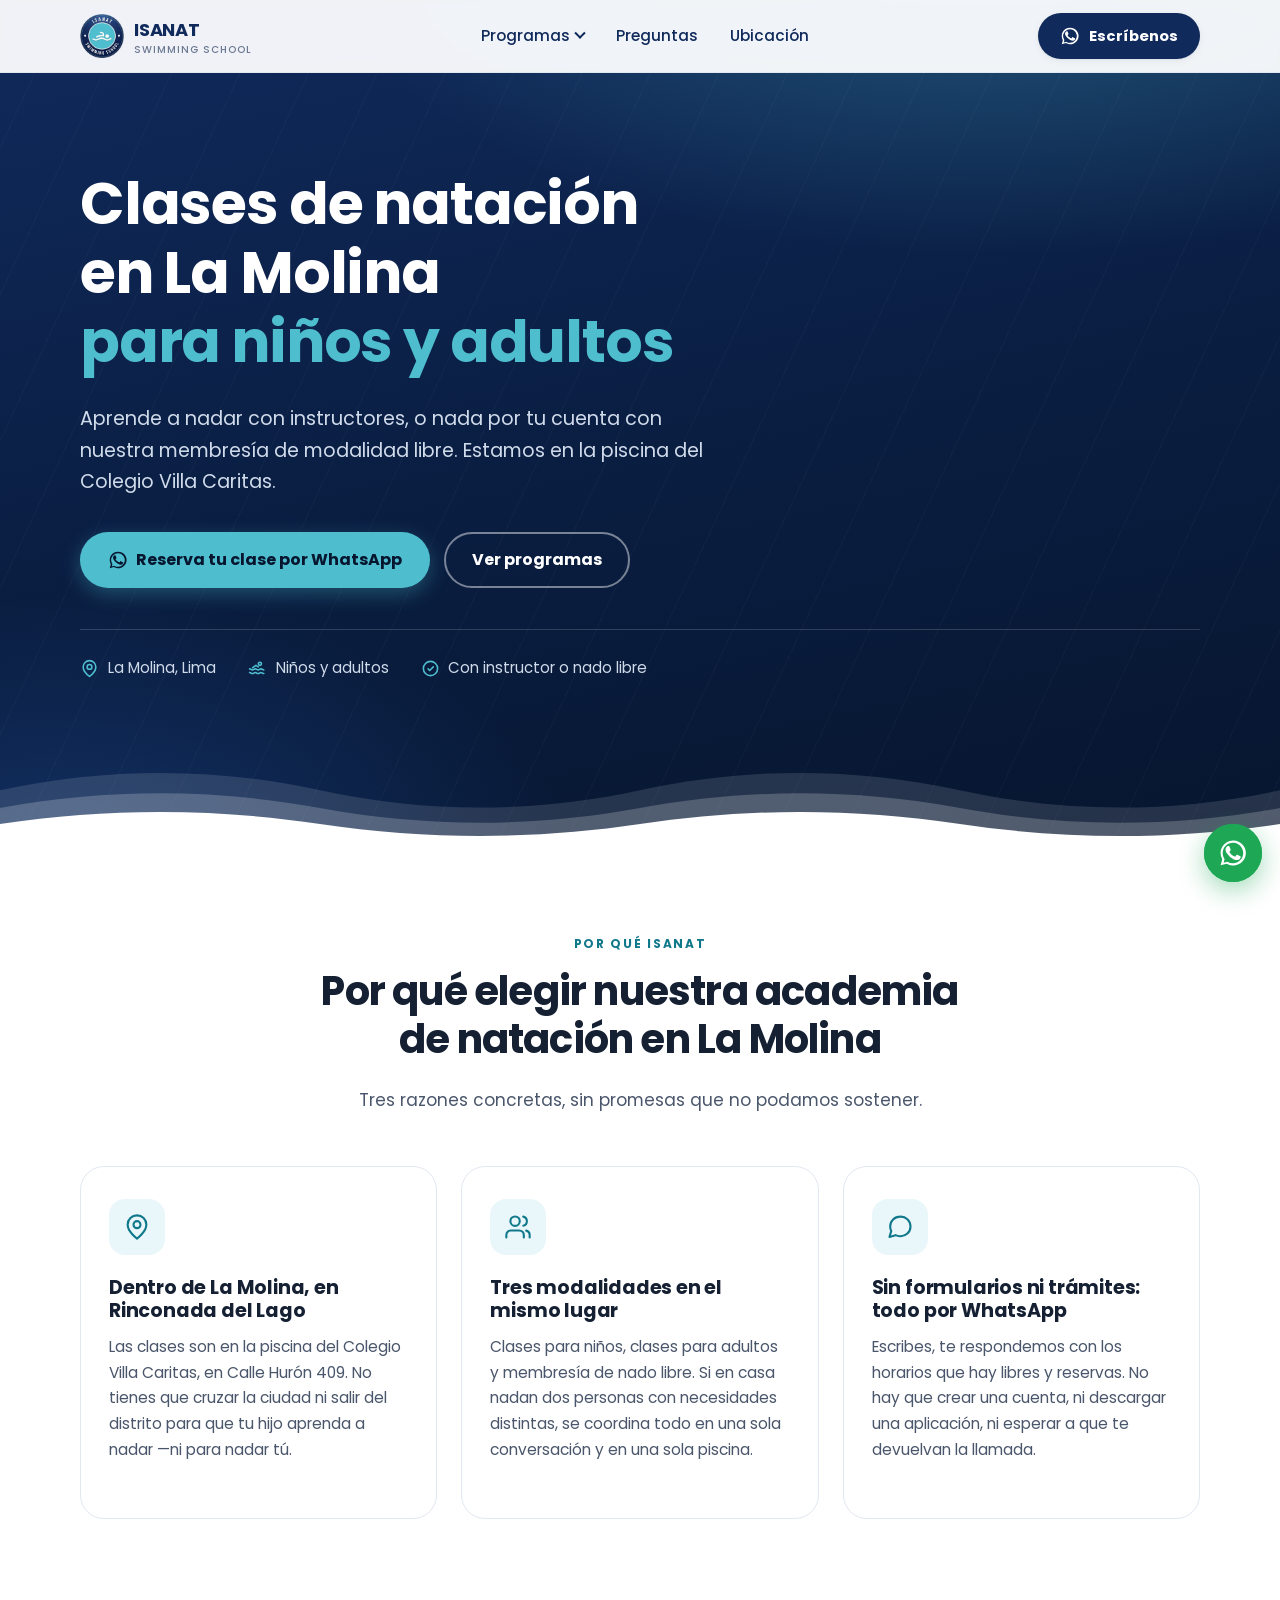
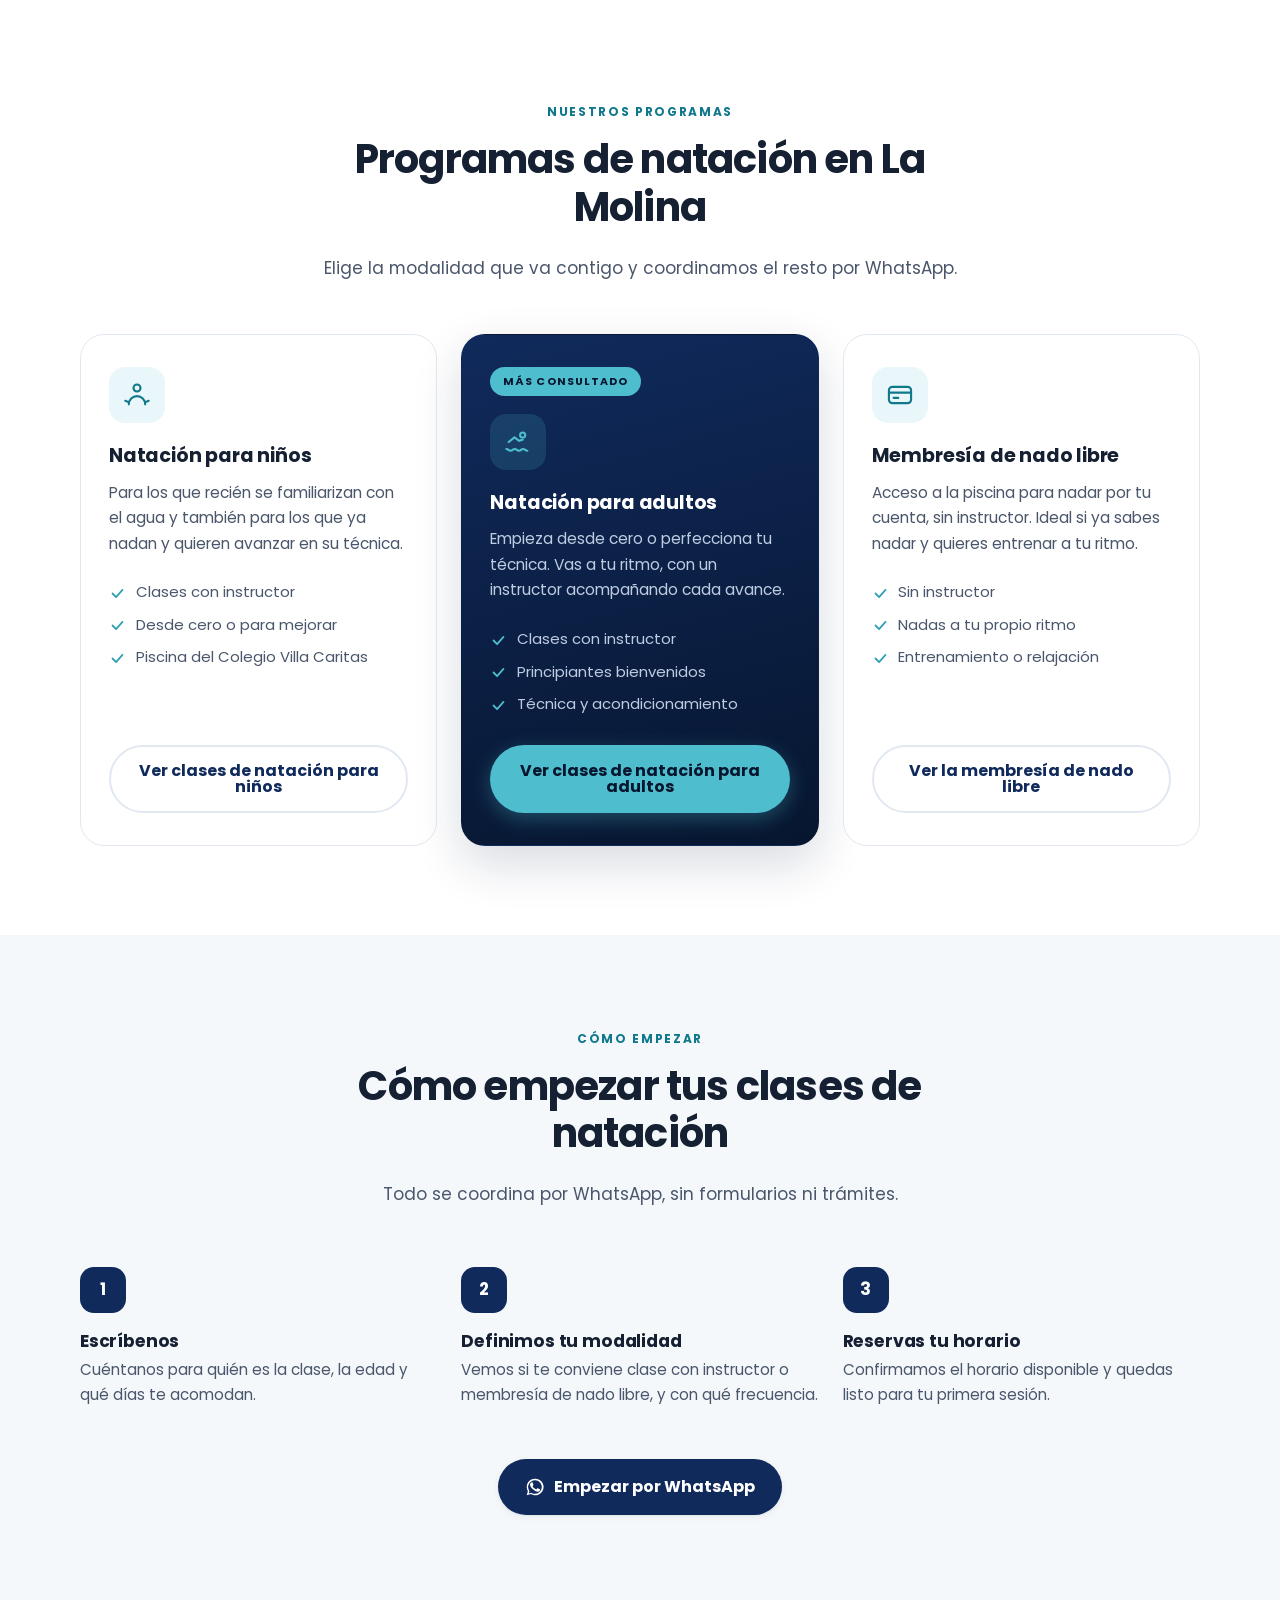
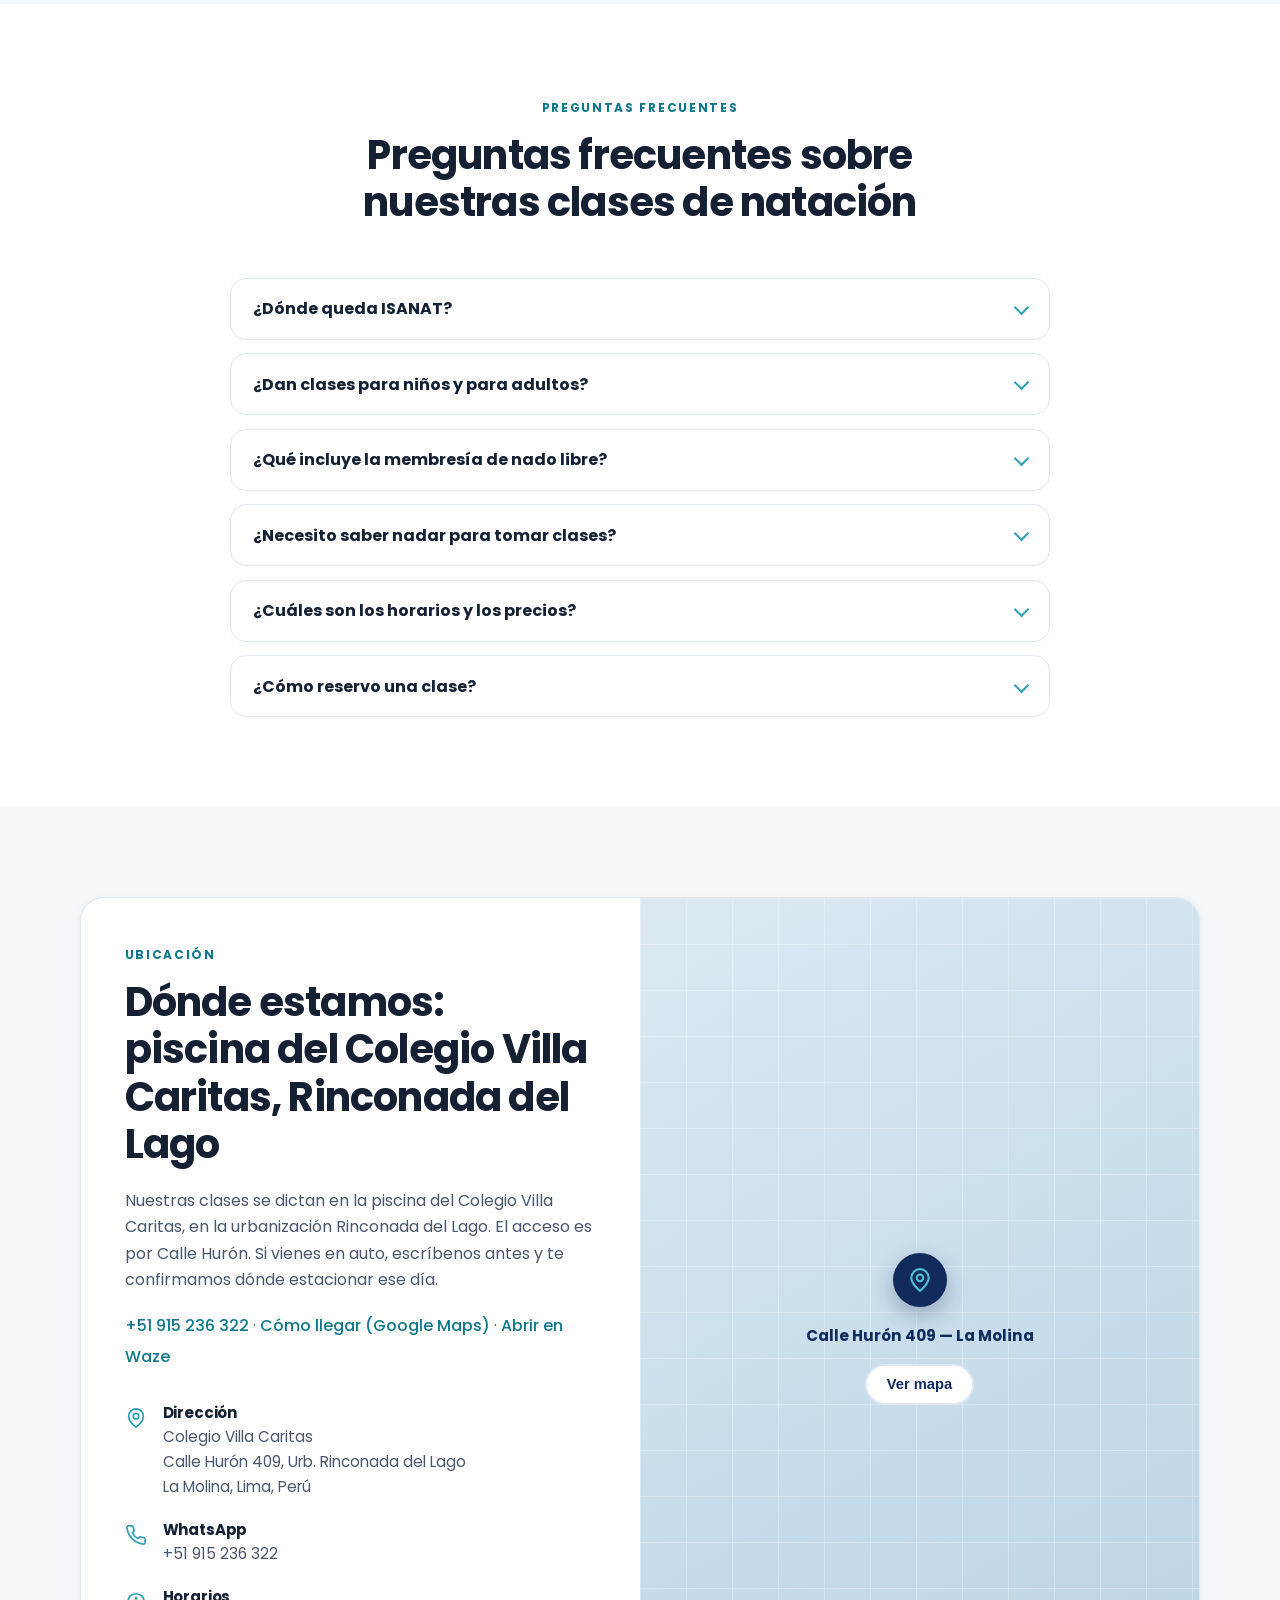
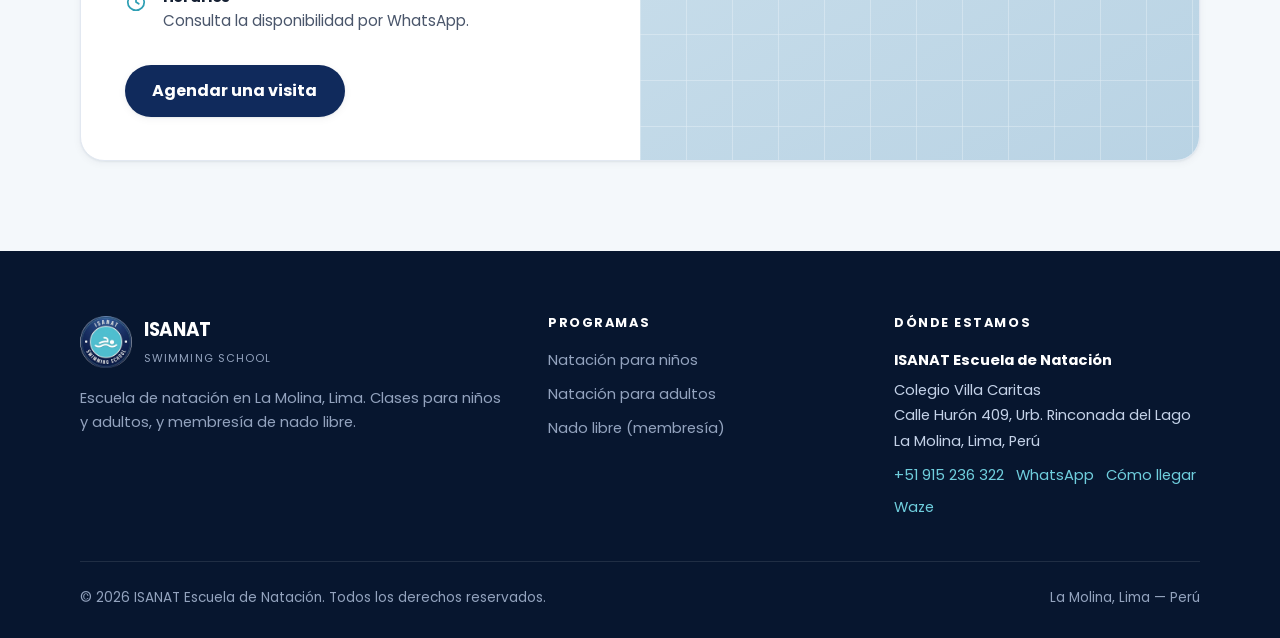
==== index.html @ da2297a9 "v1.1.0 sitio multipagina con paginas por programa" ====
<!DOCTYPE html>
<html lang="es-PE">
<head>
<meta charset="UTF-8">
<meta name="viewport" content="width=device-width, initial-scale=1">

<!-- ISANAT v1.1.0 · marcador de version: con Ctrl+U en el sitio publicado se ve
     que version esta realmente desplegada. Tiene que coincidir con el archivo
     VERSION del repo y con el nombre del zip de la entrega. -->
<meta name="version" content="1.1.0">

<!-- ============================================================
     META TAGS ESENCIALES  (§3.1 del playbook)
     Título: 40 caracteres · keyword al inicio · marca en el char 35
     NO CAMBIAR EL TÍTULO POR AL MENOS 6 MESES (§8)
     ============================================================ -->
<title>Clases de Natación en La Molina | ISANAT</title>
<meta name="description" content="Escuela de natación en La Molina, Lima. Clases para niños y adultos, y membresía de nado libre sin instructor. Reserva tu horario por WhatsApp.">
<link rel="canonical" href="https://isanat.pe/">
<meta name="robots" content="index, follow, max-image-preview:large">
<meta name="author" content="ISANAT Escuela de Natación">
<meta name="theme-color" content="#102A5C">

<!-- ============================================================
     GEO TAGS  (§3.2)
     ⚠️ TODO CRÍTICO: estas coordenadas son APROXIMADAS (zona Rinconada
     del Lago, La Molina). Reemplazarlas por las REALES apenas se
     verifique el perfil de Google Business: abrir la ficha en Google
     Maps y copiar los valores que siguen a !3d (latitud) y !4d (longitud)
     de la URL. Ver §4.3 del playbook y el README.
     ============================================================ -->
<meta name="geo.region" content="PE-LIM">
<meta name="geo.placename" content="La Molina, Lima, Perú">
<meta name="geo.position" content="-12.0745;-76.9235">
<meta name="ICBM" content="-12.0745, -76.9235">

<!-- Open Graph -->
<meta property="og:type" content="website">
<meta property="og:site_name" content="ISANAT">
<meta property="og:locale" content="es_PE">
<meta property="og:title" content="Clases de Natación en La Molina | ISANAT">
<meta property="og:description" content="Clases de natación para niños y adultos, y membresía de nado libre en La Molina, Lima.">
<meta property="og:url" content="https://isanat.pe/">
<meta property="og:image" content="https://isanat.pe/img/og-image.jpg">
<meta property="og:image:width" content="1200">
<meta property="og:image:height" content="630">
<meta property="og:image:alt" content="ISANAT Escuela de Natación — La Molina, Lima">

<!-- Twitter / X -->
<meta name="twitter:card" content="summary_large_image">
<meta name="twitter:title" content="Clases de Natación en La Molina | ISANAT">
<meta name="twitter:description" content="Clases de natación para niños y adultos, y membresía de nado libre en La Molina, Lima.">
<meta name="twitter:image" content="https://isanat.pe/img/og-image.jpg">

<!-- Iconos -->
<link rel="icon" href="/favicon.ico" sizes="any">
<link rel="icon" type="image/png" sizes="32x32" href="/img/favicon-32.png">
<link rel="apple-touch-icon" href="/img/apple-touch-icon.png">
<link rel="manifest" href="/site.webmanifest">

<!-- Fuentes propias: 23 KB en total, sin llamadas a terceros -->
<link rel="preload" href="/fonts/poppins-700.woff2" as="font" type="font/woff2" crossorigin>
<link rel="preload" href="/fonts/poppins-400.woff2" as="font" type="font/woff2" crossorigin>

<link rel="stylesheet" href="/css/site.v1.css">

<!-- ============================================================
     SCHEMA JSON-LD  (§3.3) — validar en search.google.com/test/rich-results
     ============================================================ -->
<script type="application/ld+json">
{
  "@context": "https://schema.org",
  "@graph": [
    {
      "@type": [
        "LocalBusiness",
        "SportsActivityLocation"
      ],
      "@id": "https://isanat.pe/#business",
      "name": "ISANAT Escuela de Natación",
      "alternateName": "ISANAT Swimming School",
      "description": "Escuela de natación en La Molina, Lima. Clases de natación para niños y adultos, y membresía de nado libre sin instructor.",
      "url": "https://isanat.pe/",
      "logo": "https://isanat.pe/img/logo.png",
      "image": [
        "https://isanat.pe/img/og-image.jpg"
      ],
      "telephone": "+51915236322",
      "currenciesAccepted": "PEN",
      "address": {
        "@type": "PostalAddress",
        "streetAddress": "Calle Hurón 409, Urb. Rinconada del Lago (Colegio Villa Caritas)",
        "addressLocality": "La Molina",
        "addressRegion": "Lima",
        "addressCountry": "PE"
      },
      "geo": {
        "@type": "GeoCoordinates",
        "latitude": -12.0745,
        "longitude": -76.9235
      },
      "areaServed": [
        {
          "@type": "City",
          "name": "La Molina"
        },
        {
          "@type": "City",
          "name": "Lima"
        }
      ],
      "potentialAction": {
        "@type": "CommunicateAction",
        "target": "https://wa.me/51915236322",
        "name": "Escribir por WhatsApp"
      },
      "hasMap": "https://www.google.com/maps/search/?api=1&amp;query=Colegio%20Villa%20Caritas%2C%20Calle%20Hur%C3%B3n%20409%2C%20Urb.%20Rinconada%20del%20Lago%2C%20La%20Molina%2C%20Lima%2C%20Per%C3%BA"
    },
    {
      "@type": "Service",
      "@id": "https://isanat.pe/#servicios",
      "serviceType": "Clases de natación",
      "name": "Clases de natación y nado libre en La Molina",
      "provider": {
        "@id": "https://isanat.pe/#business"
      },
      "areaServed": [
        {
          "@type": "City",
          "name": "La Molina"
        },
        {
          "@type": "City",
          "name": "Lima"
        }
      ],
      "availableChannel": {
        "@type": "ServiceChannel",
        "serviceUrl": "https://isanat.pe/",
        "servicePhone": {
          "@type": "ContactPoint",
          "telephone": "+51915236322",
          "contactType": "customer service",
          "areaServed": "PE",
          "availableLanguage": "Spanish"
        }
      },
      "hasOfferCatalog": {
        "@type": "OfferCatalog",
        "name": "Programas ISANAT",
        "itemListElement": [
          {
            "@type": "Offer",
            "itemOffered": {
              "@type": "Service",
              "name": "Natación para niños",
              "description": "Clases de natación para niños, desde quienes recién se familiarizan con el agua hasta quienes ya nadan y quieren mejorar su técnica.",
              "url": "https://isanat.pe/natacion-para-ninos-la-molina/",
              "@id": "https://isanat.pe/natacion-para-ninos-la-molina/#service",
              "provider": {
                "@id": "https://isanat.pe/#business"
              }
            }
          },
          {
            "@type": "Offer",
            "itemOffered": {
              "@type": "Service",
              "name": "Natación para adultos",
              "description": "Clases de natación para adultos, tanto para quienes empiezan desde cero como para quienes buscan perfeccionar su técnica.",
              "url": "https://isanat.pe/natacion-para-adultos-la-molina/",
              "@id": "https://isanat.pe/natacion-para-adultos-la-molina/#service",
              "provider": {
                "@id": "https://isanat.pe/#business"
              }
            }
          },
          {
            "@type": "Offer",
            "itemOffered": {
              "@type": "Service",
              "name": "Membresía de nado libre",
              "description": "Acceso a la piscina para nadar por cuenta propia, sin instructor, en la modalidad libre.",
              "url": "https://isanat.pe/nado-libre-la-molina/",
              "@id": "https://isanat.pe/nado-libre-la-molina/#service",
              "provider": {
                "@id": "https://isanat.pe/#business"
              }
            }
          }
        ]
      }
    },
    {
      "@type": "WebSite",
      "@id": "https://isanat.pe/#website",
      "url": "https://isanat.pe/",
      "name": "ISANAT Escuela de Natación",
      "inLanguage": "es-PE",
      "publisher": {
        "@id": "https://isanat.pe/#business"
      }
    },
    {
      "@type": "FAQPage",
      "@id": "https://isanat.pe/#faq",
      "mainEntity": [
        {
          "@type": "Question",
          "name": "¿Dónde queda ISANAT?",
          "acceptedAnswer": {
            "@type": "Answer",
            "text": "Estamos en La Molina, Lima, en la piscina del Colegio Villa Caritas: Calle Hurón 409, Urb. Rinconada del Lago."
          }
        },
        {
          "@type": "Question",
          "name": "¿Dan clases para niños y para adultos?",
          "acceptedAnswer": {
            "@type": "Answer",
            "text": "Sí. Tenemos clases de natación para niños y clases para adultos, tanto para quienes empiezan desde cero como para quienes ya nadan y quieren mejorar su técnica."
          }
        },
        {
          "@type": "Question",
          "name": "¿Qué incluye la membresía de nado libre?",
          "acceptedAnswer": {
            "@type": "Answer",
            "text": "La membresía de nado libre te da acceso a la piscina para nadar por tu cuenta, a tu propio ritmo y sin instructor. Es la modalidad para quienes ya saben nadar y buscan entrenar o relajarse."
          }
        },
        {
          "@type": "Question",
          "name": "¿Necesito saber nadar para tomar clases?",
          "acceptedAnswer": {
            "@type": "Answer",
            "text": "No. Las clases están abiertas tanto a quienes nunca han nadado como a quienes ya tienen experiencia. Si no sabes nadar, la modalidad indicada es la clase con instructor y no la membresía de nado libre."
          }
        },
        {
          "@type": "Question",
          "name": "¿Cuáles son los horarios y los precios?",
          "acceptedAnswer": {
            "@type": "Answer",
            "text": "Los horarios disponibles y los precios dependen del programa, la frecuencia semanal y la edad. Escríbenos por WhatsApp al +51 915 236 322 y te pasamos la información actualizada."
          }
        },
        {
          "@type": "Question",
          "name": "¿Cómo reservo una clase?",
          "acceptedAnswer": {
            "@type": "Answer",
            "text": "Escríbenos por WhatsApp al +51 915 236 322, cuéntanos para quién es la clase y qué días te acomodan, y coordinamos tu horario."
          }
        }
      ]
    }
  ]
}
</script>

<!-- ============================================================
     GA4  (§5.1) — ISANAT · G-2J8YN9N4J3
     ============================================================ -->
<script async src="https://www.googletagmanager.com/gtag/js?id=G-2J8YN9N4J3"></script>
<script>
  window.dataLayer = window.dataLayer || [];
  function gtag(){dataLayer.push(arguments);}
  gtag('js', new Date());
  gtag('config', 'G-2J8YN9N4J3', {'send_page_view': true});
</script>

<!-- Meta Pixel — protegido con guarda para no romper nada mientras no haya ID (§8) -->
<script>
  var PIXEL_ID = ''; /* TODO: pegar aquí el ID de 15-16 dígitos cuando exista */
  if (PIXEL_ID) {
    !function(f,b,e,v,n,t,s){if(f.fbq)return;n=f.fbq=function(){n.callMethod?
    n.callMethod.apply(n,arguments):n.queue.push(arguments)};if(!f._fbq)f._fbq=n;
    n.push=n;n.loaded=!0;n.version='2.0';n.queue=[];t=b.createElement(e);t.async=!0;
    t.src=v;s=b.getElementsByTagName(e)[0];s.parentNode.insertBefore(t,s)}(window,
    document,'script','https://connect.facebook.net/en_US/fbevents.js');
    fbq('init', PIXEL_ID); fbq('track','PageView');
  }
</script>
</head>

<body data-pagina="home">
<a class="skip" href="#main">Saltar al contenido</a>

<header class="hdr">
  <div class="wrap hdr__in">
    <a class="brand" href="/" aria-label="ISANAT — inicio">
      <img src="/img/logo.webp" width="44" height="44" alt="Logo de ISANAT Escuela de Natación" fetchpriority="high">
      <span>ISANAT<small>Swimming School</small></span>
    </a>

    <nav class="nav" id="nav" aria-label="Navegación principal">
      <details class="nav__group">
        <summary>Programas</summary>
        <ul class="nav__sub">
        <li><a href="/natacion-para-ninos-la-molina/">Natación para niños</a></li>
        <li><a href="/natacion-para-adultos-la-molina/">Natación para adultos</a></li>
        <li><a href="/nado-libre-la-molina/">Nado libre (membresía)</a></li>
        </ul>
      </details>
      <a href="/#preguntas">Preguntas</a>
      <a href="/#ubicacion">Ubicación</a>
      <a class="btn btn--primary btn--sm" href="https://wa.me/51915236322?text=Hola%2C%20vengo%20de%20la%20web%20de%20ISANAT%20y%20quisiera%20m%C3%A1s%20informaci%C3%B3n."
   target="_blank" rel="noopener" data-event="whatsapp_click" data-origen="menu_movil">Escríbenos</a>
    </nav>

    <div class="hdr__cta">
      <a class="btn btn--navy btn--sm" href="https://wa.me/51915236322?text=Hola%2C%20vengo%20de%20la%20web%20de%20ISANAT%20y%20quisiera%20m%C3%A1s%20informaci%C3%B3n."
   target="_blank" rel="noopener" data-event="whatsapp_click" data-origen="header"><svg viewBox="0 0 24 24" fill="currentColor" aria-hidden="true"><path d="M17.5 14.4c-.3-.1-1.7-.9-2-1s-.5-.1-.7.1-.7 1-.9 1.2-.3.2-.6.1a8.1 8.1 0 0 1-2.4-1.5 9 9 0 0 1-1.7-2c-.1-.3 0-.5.1-.6l.5-.5.3-.5c.1-.2 0-.4 0-.5L9.2 6.9c-.2-.6-.5-.5-.7-.5h-.6a1.1 1.1 0 0 0-.8.4A3.3 3.3 0 0 0 6 9.3a5.8 5.8 0 0 0 1.2 3.1 13.2 13.2 0 0 0 5.1 4.5 8.3 8.3 0 0 0 3.6.7 3 3 0 0 0 2-1.4 2.5 2.5 0 0 0 .2-1.4c-.1-.1-.3-.2-.6-.4Z"/><path d="M12 2a10 10 0 0 0-8.6 15l-1.3 4.8 4.9-1.3A10 10 0 1 0 12 2Zm0 18.2a8.2 8.2 0 0 1-4.2-1.1l-.3-.2-3 .8.8-2.9-.2-.3A8.2 8.2 0 1 1 12 20.2Z"/></svg>Escríbenos</a>
      <button class="burger" id="burger" aria-label="Abrir menú" aria-expanded="false" aria-controls="nav">
        <svg viewBox="0 0 24 24" fill="none" stroke="currentColor" stroke-width="2" stroke-linecap="round" aria-hidden="true"><path d="M4 7h16M4 12h16M4 17h16"/></svg>
      </button>
    </div>
  </div>
</header>

<main id="main">

  <!-- ===================== HERO ===================== -->
  <section class="hero" id="inicio">
    <div class="wrap">
      <h1>Clases de natación en La Molina <em>para niños y adultos</em></h1>
      <p>Aprende a nadar con instructores, o nada por tu cuenta con nuestra membresía
         de modalidad libre. Estamos en la piscina del Colegio Villa Caritas.</p>

      <div class="hero__actions">
        <a class="btn btn--primary" href="https://wa.me/51915236322?text=Hola%2C%20quisiera%20inscribirme%20en%20las%20clases%20de%20nataci%C3%B3n%20de%20ISANAT."
           target="_blank" rel="noopener" data-event="whatsapp_click" data-origen="hero">
          <svg viewBox="0 0 24 24" fill="currentColor" aria-hidden="true"><path d="M17.5 14.4c-.3-.1-1.7-.9-2-1s-.5-.1-.7.1-.7 1-.9 1.2-.3.2-.6.1a8.1 8.1 0 0 1-2.4-1.5 9 9 0 0 1-1.7-2c-.1-.3 0-.5.1-.6l.5-.5.3-.5c.1-.2 0-.4 0-.5L9.2 6.9c-.2-.6-.5-.5-.7-.5h-.6a1.1 1.1 0 0 0-.8.4A3.3 3.3 0 0 0 6 9.3a5.8 5.8 0 0 0 1.2 3.1 13.2 13.2 0 0 0 5.1 4.5 8.3 8.3 0 0 0 3.6.7 3 3 0 0 0 2-1.4 2.5 2.5 0 0 0 .2-1.4c-.1-.1-.3-.2-.6-.4Z"/><path d="M12 2a10 10 0 0 0-8.6 15l-1.3 4.8 4.9-1.3A10 10 0 1 0 12 2Zm0 18.2a8.2 8.2 0 0 1-4.2-1.1l-.3-.2-3 .8.8-2.9-.2-.3A8.2 8.2 0 1 1 12 20.2Z"/></svg>
          Reserva tu clase por WhatsApp
        </a>
        <a class="btn btn--ghost" href="#programas" data-event="ver_programas_click" data-origen="hero">Ver programas</a>
      </div>

      <ul class="hero__facts">
        <li>
          <svg viewBox="0 0 24 24" fill="none" stroke="currentColor" stroke-width="2" stroke-linecap="round" stroke-linejoin="round" aria-hidden="true"><path d="M20 10c0 6-8 12-8 12s-8-6-8-12a8 8 0 0 1 16 0Z"/><circle cx="12" cy="10" r="3"/></svg>
          La Molina, Lima
        </li>
        <li>
          <svg viewBox="0 0 24 24" fill="none" stroke="currentColor" stroke-width="2" stroke-linecap="round" stroke-linejoin="round" aria-hidden="true"><path d="M2 17c1.8 0 1.8 1.4 3.6 1.4S7.4 17 9.2 17s1.8 1.4 3.6 1.4S14.6 17 16.4 17s1.8 1.4 3.6 1.4"/><path d="M2 12.5c1.8 0 1.8 1.4 3.6 1.4s1.8-1.4 3.6-1.4 1.8 1.4 3.6 1.4 1.8-1.4 3.6-1.4 1.8 1.4 3.6 1.4"/><circle cx="15" cy="6" r="2"/><path d="m6 11 4-3 3 2"/></svg>
          Niños y adultos
        </li>
        <li>
          <svg viewBox="0 0 24 24" fill="none" stroke="currentColor" stroke-width="2" stroke-linecap="round" stroke-linejoin="round" aria-hidden="true"><path d="M9 12.5 11 14.5 15.5 10"/><circle cx="12" cy="12" r="9"/></svg>
          Con instructor o nado libre
        </li>
      </ul>
    </div>

    <svg class="waves" viewBox="0 0 1440 110" preserveAspectRatio="none" aria-hidden="true" focusable="false">
      <path fill="#ffffff" fill-opacity=".12" d="M0 52c120-26 240-26 360 0s240 26 360 0 240-26 360 0 240 26 360 0v58H0Z"/>
      <path fill="#ffffff" fill-opacity=".2" d="M0 72c120-22 240-22 360 0s240 22 360 0 240-22 360 0 240 22 360 0v38H0Z"/>
      <path fill="#ffffff" d="M0 90c120-18 240-18 360 0s240 18 360 0 240-18 360 0 240 18 360 0v20H0Z"/>
    </svg>
  </section>


  <!-- ===================== POR QUÉ ELEGIRNOS =====================
       Solo ventajas verificables hoy. NO agregar aquí "piscina temperada",
       "grupos de máximo N" ni "instructores certificados" hasta que el
       cliente lo confirme: son las tres cosas que más se prometen sin dato.
  -->
  <section class="section" id="por-que">
    <div class="wrap">
      <div class="head-center">
        <span class="eyebrow">Por qué ISANAT</span>
        <h2>Por qué elegir nuestra academia de natación en La Molina</h2>
        <p class="lead">Tres razones concretas, sin promesas que no podamos sostener.</p>
      </div>

      <div class="cards">
        <article class="card">
          <div class="card__icon">
            <svg viewBox="0 0 24 24" fill="none" stroke="currentColor" stroke-width="1.8" stroke-linecap="round" stroke-linejoin="round" aria-hidden="true"><path d="M20 10c0 6-8 12-8 12s-8-6-8-12a8 8 0 0 1 16 0Z"/><circle cx="12" cy="10" r="3"/></svg>
          </div>
          <h3>Dentro de La Molina, en Rinconada del Lago</h3>
          <p>Las clases son en la piscina del Colegio Villa Caritas, en Calle Hurón 409.
             No tienes que cruzar la ciudad ni salir del distrito para que tu hijo aprenda
             a nadar —ni para nadar tú.</p>
        </article>

        <article class="card">
          <div class="card__icon">
            <svg viewBox="0 0 24 24" fill="none" stroke="currentColor" stroke-width="1.8" stroke-linecap="round" stroke-linejoin="round" aria-hidden="true"><path d="M17 21v-2a4 4 0 0 0-4-4H6a4 4 0 0 0-4 4v2"/><circle cx="9.5" cy="7" r="4"/><path d="M22 21v-2a4 4 0 0 0-3-3.9"/><path d="M16.5 3.1a4 4 0 0 1 0 7.8"/></svg>
          </div>
          <h3>Tres modalidades en el mismo lugar</h3>
          <p>Clases para niños, clases para adultos y membresía de nado libre. Si en casa
             nadan dos personas con necesidades distintas, se coordina todo en una sola
             conversación y en una sola piscina.</p>
        </article>

        <article class="card">
          <div class="card__icon">
            <svg viewBox="0 0 24 24" fill="none" stroke="currentColor" stroke-width="1.8" stroke-linecap="round" stroke-linejoin="round" aria-hidden="true"><path d="M21 11.5a8.4 8.4 0 0 1-9 8.4 8.5 8.5 0 0 1-3.8-.9L3 20.5l1.5-5.1A8.4 8.4 0 0 1 3.6 11.5a8.4 8.4 0 0 1 8.4-8.4 8.4 8.4 0 0 1 9 8.4Z"/></svg>
          </div>
          <h3>Sin formularios ni trámites: todo por WhatsApp</h3>
          <p>Escribes, te respondemos con los horarios que hay libres y reservas. No hay
             que crear una cuenta, ni descargar una aplicación, ni esperar a que te
             devuelvan la llamada.</p>
        </article>
      </div>
    </div>
  </section>

  <!-- ===================== PROGRAMAS ===================== -->
  <section class="section" id="programas">
    <div class="wrap">
      <div class="head-center">
        <span class="eyebrow">Nuestros programas</span>
        <h2>Programas de natación en La Molina</h2>
        <p class="lead">Elige la modalidad que va contigo y coordinamos el resto por WhatsApp.</p>
      </div>

      <div class="cards">
        <!-- Niños -->
        <article class="card">
          <div class="card__icon">
            <svg viewBox="0 0 24 24" fill="none" stroke="currentColor" stroke-width="1.8" stroke-linecap="round" stroke-linejoin="round" aria-hidden="true"><circle cx="12" cy="6" r="3"/><path d="M5 20c0-3.9 3.1-7 7-7s7 3.1 7 7"/><path d="M2 17c1.5 0 1.5 1.2 3 1.2"/><path d="M19 18.2c1.5 0 1.5-1.2 3-1.2"/></svg>
          </div>
          <h3>Natación para niños</h3>
          <p>Para los que recién se familiarizan con el agua y también para los que ya nadan
             y quieren avanzar en su técnica.</p>
          <ul class="card__list">
            <li><svg viewBox="0 0 24 24" fill="none" stroke="currentColor" stroke-width="2.5" stroke-linecap="round" stroke-linejoin="round" aria-hidden="true"><path d="m5 12 5 5L19 7"/></svg>Clases con instructor</li>
            <li><svg viewBox="0 0 24 24" fill="none" stroke="currentColor" stroke-width="2.5" stroke-linecap="round" stroke-linejoin="round" aria-hidden="true"><path d="m5 12 5 5L19 7"/></svg>Desde cero o para mejorar</li>
            <li><svg viewBox="0 0 24 24" fill="none" stroke="currentColor" stroke-width="2.5" stroke-linecap="round" stroke-linejoin="round" aria-hidden="true"><path d="m5 12 5 5L19 7"/></svg>Piscina del Colegio Villa Caritas</li>
          </ul>
          <a class="btn btn--outline btn--block" href="/natacion-para-ninos-la-molina/"
             data-event="ver_programa_click" data-origen="tarjeta_ninos">Ver clases de natación para niños</a>
        </article>

        <!-- Adultos (destacada) -->
        <article class="card card--feature">
          <span class="tag">Más consultado</span>
          <div class="card__icon">
            <svg viewBox="0 0 24 24" fill="none" stroke="currentColor" stroke-width="1.8" stroke-linecap="round" stroke-linejoin="round" aria-hidden="true"><circle cx="16" cy="6" r="2.2"/><path d="m4 12 5-4 4 3 3-1"/><path d="M2 18c1.8 0 1.8 1.5 3.6 1.5S7.4 18 9.2 18s1.8 1.5 3.6 1.5S14.6 18 16.4 18s1.8 1.5 3.6 1.5"/></svg>
          </div>
          <h3>Natación para adultos</h3>
          <p>Empieza desde cero o perfecciona tu técnica. Vas a tu ritmo, con un instructor
             acompañando cada avance.</p>
          <ul class="card__list">
            <li><svg viewBox="0 0 24 24" fill="none" stroke="currentColor" stroke-width="2.5" stroke-linecap="round" stroke-linejoin="round" aria-hidden="true"><path d="m5 12 5 5L19 7"/></svg>Clases con instructor</li>
            <li><svg viewBox="0 0 24 24" fill="none" stroke="currentColor" stroke-width="2.5" stroke-linecap="round" stroke-linejoin="round" aria-hidden="true"><path d="m5 12 5 5L19 7"/></svg>Principiantes bienvenidos</li>
            <li><svg viewBox="0 0 24 24" fill="none" stroke="currentColor" stroke-width="2.5" stroke-linecap="round" stroke-linejoin="round" aria-hidden="true"><path d="m5 12 5 5L19 7"/></svg>Técnica y acondicionamiento</li>
          </ul>
          <a class="btn btn--primary btn--block" href="/natacion-para-adultos-la-molina/"
             data-event="ver_programa_click" data-origen="tarjeta_adultos">Ver clases de natación para adultos</a>
        </article>

        <!-- Membresía -->
        <article class="card">
          <div class="card__icon">
            <svg viewBox="0 0 24 24" fill="none" stroke="currentColor" stroke-width="1.8" stroke-linecap="round" stroke-linejoin="round" aria-hidden="true"><rect x="2.5" y="5" width="19" height="14" rx="3"/><path d="M2.5 10h19"/><path d="M6.5 14.5h4"/></svg>
          </div>
          <h3>Membresía de nado libre</h3>
          <p>Acceso a la piscina para nadar por tu cuenta, sin instructor. Ideal si ya sabes
             nadar y quieres entrenar a tu ritmo.</p>
          <ul class="card__list">
            <li><svg viewBox="0 0 24 24" fill="none" stroke="currentColor" stroke-width="2.5" stroke-linecap="round" stroke-linejoin="round" aria-hidden="true"><path d="m5 12 5 5L19 7"/></svg>Sin instructor</li>
            <li><svg viewBox="0 0 24 24" fill="none" stroke="currentColor" stroke-width="2.5" stroke-linecap="round" stroke-linejoin="round" aria-hidden="true"><path d="m5 12 5 5L19 7"/></svg>Nadas a tu propio ritmo</li>
            <li><svg viewBox="0 0 24 24" fill="none" stroke="currentColor" stroke-width="2.5" stroke-linecap="round" stroke-linejoin="round" aria-hidden="true"><path d="m5 12 5 5L19 7"/></svg>Entrenamiento o relajación</li>
          </ul>
          <a class="btn btn--outline btn--block" href="/nado-libre-la-molina/"
             data-event="ver_programa_click" data-origen="tarjeta_membresia">Ver la membresía de nado libre</a>
        </article>
      </div>
    </div>
  </section>

  <!-- ===================== CÓMO EMPEZAR =====================
       TODO CONFIRMAR CON EL CLIENTE: validar que el proceso real sea
       este (consulta → evaluación de nivel → reserva). Si cambia, ajustar
       los 3 pasos y también la respuesta "¿Cómo reservo?" del FAQ y del
       schema FAQPage — deben decir exactamente lo mismo.
  -->
  <section class="section section--soft" id="como-empezar">
    <div class="wrap">
      <div class="head-center">
        <span class="eyebrow">Cómo empezar</span>
        <h2>Cómo empezar tus clases de natación</h2>
        <p class="lead">Todo se coordina por WhatsApp, sin formularios ni trámites.</p>
      </div>

      <ol class="steps">
        <li class="step">
          <div class="step__n">1</div>
          <h3>Escríbenos</h3>
          <p>Cuéntanos para quién es la clase, la edad y qué días te acomodan.</p>
        </li>
        <li class="step">
          <div class="step__n">2</div>
          <h3>Definimos tu modalidad</h3>
          <p>Vemos si te conviene clase con instructor o membresía de nado libre, y con qué frecuencia.</p>
        </li>
        <li class="step">
          <div class="step__n">3</div>
          <h3>Reservas tu horario</h3>
          <p>Confirmamos el horario disponible y quedas listo para tu primera sesión.</p>
        </li>
      </ol>

      <div style="text-align:center;margin-top:clamp(32px,4vw,52px)">
        <a class="btn btn--navy" href="https://wa.me/51915236322?text=Hola%2C%20quisiera%20empezar%20en%20ISANAT.%20%C2%BFMe%20pueden%20orientar%3F"
           target="_blank" rel="noopener" data-event="whatsapp_click" data-origen="como_empezar">
          <svg viewBox="0 0 24 24" fill="currentColor" aria-hidden="true"><path d="M17.5 14.4c-.3-.1-1.7-.9-2-1s-.5-.1-.7.1-.7 1-.9 1.2-.3.2-.6.1a8.1 8.1 0 0 1-2.4-1.5 9 9 0 0 1-1.7-2c-.1-.3 0-.5.1-.6l.5-.5.3-.5c.1-.2 0-.4 0-.5L9.2 6.9c-.2-.6-.5-.5-.7-.5h-.6a1.1 1.1 0 0 0-.8.4A3.3 3.3 0 0 0 6 9.3a5.8 5.8 0 0 0 1.2 3.1 13.2 13.2 0 0 0 5.1 4.5 8.3 8.3 0 0 0 3.6.7 3 3 0 0 0 2-1.4 2.5 2.5 0 0 0 .2-1.4c-.1-.1-.3-.2-.6-.4Z"/><path d="M12 2a10 10 0 0 0-8.6 15l-1.3 4.8 4.9-1.3A10 10 0 1 0 12 2Zm0 18.2a8.2 8.2 0 0 1-4.2-1.1l-.3-.2-3 .8.8-2.9-.2-.3A8.2 8.2 0 1 1 12 20.2Z"/></svg>
          Empezar por WhatsApp
        </a>
      </div>
    </div>
  </section>

  <!-- ===================== FAQ =====================
       ⚠️ REGLA DEL PLAYBOOK (§3.3): cada pregunta y respuesta de aquí debe
       existir palabra por palabra en el bloque FAQPage del <head>. Si editas
       una, edita también la otra.
  -->
  <section class="section" id="preguntas">
    <div class="wrap">
      <div class="head-center">
        <span class="eyebrow">Preguntas frecuentes</span>
        <h2>Preguntas frecuentes sobre nuestras clases de natación</h2>
      </div>

      <div class="faq">
        <details>
          <summary>¿Dónde queda ISANAT?</summary>
          <div class="faq__a"><p>Estamos en La Molina, Lima, en la piscina del Colegio Villa Caritas: Calle Hurón 409, Urb. Rinconada del Lago.</p></div>
        </details>

        <details>
          <summary>¿Dan clases para niños y para adultos?</summary>
          <div class="faq__a"><p>Sí. Tenemos clases de natación para niños y clases para adultos, tanto para quienes empiezan desde cero como para quienes ya nadan y quieren mejorar su técnica.</p></div>
        </details>

        <details>
          <summary>¿Qué incluye la membresía de nado libre?</summary>
          <div class="faq__a"><p>La membresía de nado libre te da acceso a la piscina para nadar por tu cuenta, a tu propio ritmo y sin instructor. Es la modalidad para quienes ya saben nadar y buscan entrenar o relajarse.</p></div>
        </details>

        <details>
          <summary>¿Necesito saber nadar para tomar clases?</summary>
          <div class="faq__a"><p>No. Las clases están abiertas tanto a quienes nunca han nadado como a quienes ya tienen experiencia. Si no sabes nadar, la modalidad indicada es la clase con instructor y no la membresía de nado libre.</p></div>
        </details>

        <details>
          <summary>¿Cuáles son los horarios y los precios?</summary>
          <div class="faq__a"><p>Los horarios disponibles y los precios dependen del programa, la frecuencia semanal y la edad. Escríbenos por WhatsApp al +51 915 236 322 y te pasamos la información actualizada.</p></div>
        </details>

        <details>
          <summary>¿Cómo reservo una clase?</summary>
          <div class="faq__a"><p>Escríbenos por WhatsApp al +51 915 236 322, cuéntanos para quién es la clase y qué días te acomodan, y coordinamos tu horario.</p></div>
        </details>
      </div>
    </div>
  </section>

  <!-- ===================== UBICACIÓN ===================== -->
  <section class="section section--soft" id="ubicacion">
    <div class="wrap">
      <div class="place">
        <div class="place__info">
          <span class="eyebrow">Ubicación</span>
          <h2>Dónde estamos: piscina del Colegio Villa Caritas, Rinconada del Lago</h2>
          <p>Nuestras clases se dictan en la piscina del Colegio Villa Caritas, en la
             urbanización Rinconada del Lago. El acceso es por Calle Hurón. Si vienes en
             auto, escríbenos antes y te confirmamos dónde estacionar ese día.</p>
          <p class="nap-body">
            <a href="tel:+51915236322" data-event="tel_click" data-origen="ubicacion">+51 915 236 322</a> ·
            <a href="https://www.google.com/maps/search/?api=1&amp;query=Colegio%20Villa%20Caritas%2C%20Calle%20Hur%C3%B3n%20409%2C%20Urb.%20Rinconada%20del%20Lago%2C%20La%20Molina%2C%20Lima%2C%20Per%C3%BA" target="_blank" rel="noopener" data-event="como_llegar_click" data-origen="ubicacion">Cómo llegar (Google Maps)</a> ·
            <a href="https://waze.com/ul?q=Colegio%20Villa%20Caritas%2C%20Calle%20Hur%C3%B3n%20409%2C%20Urb.%20Rinconada%20del%20Lago%2C%20La%20Molina%2C%20Lima%2C%20Per%C3%BA&amp;navigate=yes" target="_blank" rel="noopener" data-event="waze_click" data-origen="ubicacion">Abrir en Waze</a>
          </p>

          <ul class="data">
            <li>
              <svg viewBox="0 0 24 24" fill="none" stroke="currentColor" stroke-width="1.9" stroke-linecap="round" stroke-linejoin="round" aria-hidden="true"><path d="M20 10c0 6-8 12-8 12s-8-6-8-12a8 8 0 0 1 16 0Z"/><circle cx="12" cy="10" r="3"/></svg>
              <div>
                <h3>Dirección</h3>
                <p>Colegio Villa Caritas<br>Calle Hurón 409, Urb. Rinconada del Lago<br>La Molina, Lima, Perú</p>
              </div>
            </li>
            <li>
              <svg viewBox="0 0 24 24" fill="none" stroke="currentColor" stroke-width="1.9" stroke-linecap="round" stroke-linejoin="round" aria-hidden="true"><path d="M22 16.9v3a2 2 0 0 1-2.2 2 19.8 19.8 0 0 1-8.6-3.1 19.5 19.5 0 0 1-6-6A19.8 19.8 0 0 1 2.1 4.2 2 2 0 0 1 4.1 2h3a2 2 0 0 1 2 1.7c.1 1 .4 1.9.7 2.8a2 2 0 0 1-.5 2.1L8.1 9.9a16 16 0 0 0 6 6l1.3-1.3a2 2 0 0 1 2.1-.4c.9.3 1.8.6 2.8.7a2 2 0 0 1 1.7 2Z"/></svg>
              <div>
                <h3>WhatsApp</h3>
                <p>+51 915 236 322</p>
              </div>
            </li>
            <!-- TODO CONFIRMAR: horarios de atención reales. Cuando los tengas,
                 agrégalos aquí Y en openingHoursSpecification del schema LocalBusiness. -->
            <li>
              <svg viewBox="0 0 24 24" fill="none" stroke="currentColor" stroke-width="1.9" stroke-linecap="round" stroke-linejoin="round" aria-hidden="true"><circle cx="12" cy="12" r="9"/><path d="M12 7v5l3 2"/></svg>
              <div>
                <h3>Horarios</h3>
                <p>Consulta la disponibilidad por WhatsApp.</p>
              </div>
            </li>
          </ul>

          <a class="btn btn--navy" href="https://wa.me/51915236322?text=Hola%2C%20quisiera%20agendar%20una%20visita%20a%20ISANAT."
             target="_blank" rel="noopener" data-event="whatsapp_click" data-origen="ubicacion">Agendar una visita</a>
        </div>

        <!-- Mapa con carga diferida: no descarga Google Maps hasta que el usuario lo pide.
             Esto evita ~700 KB de JS de terceros en la carga inicial. -->
        <div class="map" id="map">
          <div class="map__facade">
            <div class="map__pin">
              <svg viewBox="0 0 24 24" fill="none" stroke="currentColor" stroke-width="2" stroke-linecap="round" stroke-linejoin="round" aria-hidden="true"><path d="M20 10c0 6-8 12-8 12s-8-6-8-12a8 8 0 0 1 16 0Z"/><circle cx="12" cy="10" r="3"/></svg>
            </div>
            <p>Calle Hurón 409 — La Molina</p>
            <button class="btn btn--outline btn--sm" id="map-load" type="button"
                    data-event="maps_click" data-origen="ubicacion">Ver mapa</button>
          </div>
        </div>
      </div>
    </div>
  </section>
</main>

<footer class="ft">
  <div class="wrap">
    <div class="ft__grid">
      <div>
        <div class="ft__brand">
          <img src="/img/logo.webp" width="52" height="52" alt="Logo de ISANAT Escuela de Natación" loading="lazy">
          <span><strong>ISANAT</strong><small>Swimming School</small></span>
        </div>
        <p>Escuela de natación en La Molina, Lima. Clases para niños y adultos,
           y membresía de nado libre.</p>
      </div>

      <div>
        <h3>Programas</h3>
        <ul class="ft__links">
          <li><a href="/natacion-para-ninos-la-molina/">Natación para niños</a></li>
          <li><a href="/natacion-para-adultos-la-molina/">Natación para adultos</a></li>
          <li><a href="/nado-libre-la-molina/">Nado libre (membresía)</a></li>
        </ul>
      </div>

      <div>
        <h3>Dónde estamos</h3>
        <address class="nap">
          <strong>ISANAT Escuela de Natación</strong>
          Colegio Villa Caritas<br>
          Calle Hurón 409, Urb. Rinconada del Lago<br>
          La Molina, Lima, Perú
          <span class="nap__links">
            <a href="tel:+51915236322" data-event="tel_click" data-origen="footer">+51 915 236 322</a>
            <a href="https://wa.me/51915236322" target="_blank" rel="noopener" data-event="whatsapp_click" data-origen="footer">WhatsApp</a>
            <a href="https://www.google.com/maps/search/?api=1&amp;query=Colegio%20Villa%20Caritas%2C%20Calle%20Hur%C3%B3n%20409%2C%20Urb.%20Rinconada%20del%20Lago%2C%20La%20Molina%2C%20Lima%2C%20Per%C3%BA" target="_blank" rel="noopener" data-event="como_llegar_click" data-origen="footer">Cómo llegar</a>
            <a href="https://waze.com/ul?q=Colegio%20Villa%20Caritas%2C%20Calle%20Hur%C3%B3n%20409%2C%20Urb.%20Rinconada%20del%20Lago%2C%20La%20Molina%2C%20Lima%2C%20Per%C3%BA&amp;navigate=yes" target="_blank" rel="noopener" data-event="waze_click" data-origen="footer">Waze</a>
          </span>
        </address>
      </div>
    </div>

    <div class="ft__bottom">
      <span>&copy; <span id="year">2026</span> ISANAT Escuela de Natación. Todos los derechos reservados.</span>
      <span>La Molina, Lima — Perú</span>
    </div>
  </div>
</footer>

<a class="wa-float" href="https://wa.me/51915236322?text=Hola%2C%20quisiera%20m%C3%A1s%20informaci%C3%B3n%20sobre%20ISANAT."
   target="_blank" rel="noopener" aria-label="Escríbenos por WhatsApp"
   data-event="whatsapp_click" data-origen="flotante"><svg viewBox="0 0 24 24" fill="currentColor" aria-hidden="true"><path d="M17.5 14.4c-.3-.1-1.7-.9-2-1s-.5-.1-.7.1-.7 1-.9 1.2-.3.2-.6.1a8.1 8.1 0 0 1-2.4-1.5 9 9 0 0 1-1.7-2c-.1-.3 0-.5.1-.6l.5-.5.3-.5c.1-.2 0-.4 0-.5L9.2 6.9c-.2-.6-.5-.5-.7-.5h-.6a1.1 1.1 0 0 0-.8.4A3.3 3.3 0 0 0 6 9.3a5.8 5.8 0 0 0 1.2 3.1 13.2 13.2 0 0 0 5.1 4.5 8.3 8.3 0 0 0 3.6.7 3 3 0 0 0 2-1.4 2.5 2.5 0 0 0 .2-1.4c-.1-.1-.3-.2-.6-.4Z"/><path d="M12 2a10 10 0 0 0-8.6 15l-1.3 4.8 4.9-1.3A10 10 0 1 0 12 2Zm0 18.2a8.2 8.2 0 0 1-4.2-1.1l-.3-.2-3 .8.8-2.9-.2-.3A8.2 8.2 0 1 1 12 20.2Z"/></svg></a>

<script src="/js/site.v1.js" defer></script>
</body>
</html>
---- css/site.v1.css ----
@font-face{font-family:'Poppins';src:url('/fonts/poppins-400.woff2') format('woff2');font-weight:400;font-style:normal;font-display:swap}
@font-face{font-family:'Poppins';src:url('/fonts/poppins-500.woff2') format('woff2');font-weight:500;font-style:normal;font-display:swap}
@font-face{font-family:'Poppins';src:url('/fonts/poppins-700.woff2') format('woff2');font-weight:700;font-style:normal;font-display:swap}

:root{
  --navy-950:#07162F; --navy-900:#0A1E42; --navy-800:#102A5C;
  --navy-700:#16376F; --navy-600:#1E4A92;
  --teal-400:#6FCEDD; --teal-500:#4EBDCE; --teal-600:#2E9FB4; --teal-700:#10788B;
  --teal-050:#EAF7FA;
  --ink:#152033; --body:#4A566B; --muted:#6B7891;
  --line:#E2E8F1; --soft:#F4F8FB; --white:#fff;
  --wa:#1EA855; --wa-dark:#177F41;
  --wrap:1160px; --r:16px; --r-lg:24px;
  --shadow-sm:0 1px 2px rgba(10,30,66,.06),0 2px 8px rgba(10,30,66,.05);
  --shadow-md:0 4px 12px rgba(10,30,66,.08),0 12px 28px rgba(10,30,66,.08);
  --shadow-lg:0 18px 48px rgba(10,30,66,.16);
}

*,*::before,*::after{box-sizing:border-box}
html{scroll-behavior:smooth;scroll-padding-top:90px;-webkit-text-size-adjust:100%}
body{margin:0;font-family:'Poppins',system-ui,-apple-system,'Segoe UI',Roboto,sans-serif;
  color:var(--body);background:var(--white);line-height:1.65;font-size:16px;
  -webkit-font-smoothing:antialiased}
img,svg,iframe{max-width:100%;display:block}
img{height:auto}
a{color:var(--teal-700);text-decoration:none}
h1,h2,h3,h4{color:var(--ink);line-height:1.18;margin:0 0 .6em;font-weight:700;letter-spacing:-.02em}
h2{font-size:clamp(1.65rem,1.1rem + 2.2vw,2.5rem)}
h3{font-size:1.2rem;letter-spacing:-.01em}
p{margin:0 0 1.1em}
ul,ol{margin:0;padding:0;list-style:none}

.wrap{width:100%;max-width:var(--wrap);margin-inline:auto;padding-inline:20px}
.section{padding-block:clamp(56px,7vw,104px)}
.section--soft{background:var(--soft)}
.eyebrow{display:inline-block;font-size:.75rem;font-weight:700;letter-spacing:.14em;
  text-transform:uppercase;color:var(--teal-700);margin-bottom:.9rem}
.lead{font-size:1.06rem;color:var(--body);max-width:60ch}
.head-center{text-align:center;max-width:660px;margin:0 auto clamp(36px,4vw,60px)}
.head-center .lead{margin-inline:auto}

/* ---------- Botones ---------- */
.btn{display:inline-flex;align-items:center;justify-content:center;gap:.55rem;
  font-weight:700;font-size:1rem;line-height:1;padding:1rem 1.6rem;border-radius:999px;
  border:2px solid transparent;cursor:pointer;transition:transform .18s ease,
  background-color .18s ease,box-shadow .18s ease,color .18s ease;text-align:center}
.btn svg{width:20px;height:20px;flex:none}
.btn:hover{transform:translateY(-2px)}
.btn--primary{background:var(--teal-500);color:var(--navy-950);box-shadow:0 6px 20px rgba(78,189,206,.32)}
.btn--primary:hover{background:var(--teal-400);box-shadow:0 10px 26px rgba(78,189,206,.4)}
.btn--navy{background:var(--navy-800);color:#fff;box-shadow:var(--shadow-sm)}
.btn--navy:hover{background:var(--navy-700);box-shadow:var(--shadow-md)}
.btn--ghost{background:transparent;color:#fff;border-color:rgba(255,255,255,.45)}
.btn--ghost:hover{background:rgba(255,255,255,.12);border-color:#fff}
.btn--outline{background:#fff;color:var(--navy-800);border-color:var(--line)}
.btn--outline:hover{border-color:var(--teal-500);color:var(--teal-700)}
.btn--sm{padding:.7rem 1.25rem;font-size:.92rem}
.btn--block{width:100%}

:where(a,button,summary,details):focus-visible{outline:3px solid var(--teal-600);
  outline-offset:3px;border-radius:6px}

.skip{position:absolute;left:-9999px;top:0;background:var(--navy-800);color:#fff;
  padding:.8rem 1.2rem;z-index:200;border-radius:0 0 8px 0;font-weight:600}
.skip:focus{left:0}

/* ---------- Header ---------- */
.hdr{position:fixed;inset:0 0 auto;z-index:100;background:rgba(255,255,255,.94);
  backdrop-filter:saturate(160%) blur(10px);border-bottom:1px solid var(--line)}
.hdr__in{display:flex;align-items:center;justify-content:space-between;gap:1rem;height:72px}
.brand{display:flex;align-items:center;gap:.65rem;font-weight:700;color:var(--navy-800);
  letter-spacing:-.02em;font-size:1.12rem}
.brand img{width:44px;height:44px}
.brand span small{display:block;font-size:.62rem;font-weight:500;color:var(--muted);
  letter-spacing:.1em;text-transform:uppercase;line-height:1.3}
.nav{display:flex;align-items:center;gap:2rem}
.nav a{color:var(--navy-800);font-weight:500;font-size:.96rem;position:relative;padding-block:.3rem}
.nav a::after{content:"";position:absolute;left:0;bottom:0;height:2px;width:0;
  background:var(--teal-500);transition:width .22s ease}
.nav a:hover::after{width:100%}
.nav .btn{display:none}  /* solo aparece dentro del menú móvil */
.hdr__cta{display:flex;align-items:center;gap:.75rem}
.burger{display:none;background:none;border:0;padding:.5rem;cursor:pointer;color:var(--navy-800)}
.burger svg{width:26px;height:26px}

/* ---------- Hero ---------- */
.hero{position:relative;background:
    radial-gradient(1100px 520px at 78% -8%,rgba(78,189,206,.34),transparent 62%),
    radial-gradient(760px 420px at 6% 104%,rgba(30,74,146,.5),transparent 66%),
    linear-gradient(168deg,var(--navy-800) 0%,var(--navy-900) 52%,var(--navy-950) 100%);
  color:#fff;padding-top:clamp(120px,14vw,170px);padding-bottom:clamp(110px,13vw,160px);
  overflow:hidden;isolation:isolate}
.hero::before{content:"";position:absolute;inset:0;z-index:-1;opacity:.5;
  background-image:
    repeating-linear-gradient(115deg,rgba(255,255,255,.05) 0 1px,transparent 1px 62px);}
.hero h1{color:#fff;font-size:clamp(2.1rem,1.2rem + 3.9vw,3.65rem);margin-bottom:.45em;max-width:16ch}
.hero h1 em{font-style:normal;color:var(--teal-500);display:block}
.hero p{color:#CFDAEA;font-size:clamp(1.02rem,.97rem + .3vw,1.2rem);max-width:54ch;margin-bottom:2.1rem}
.hero__actions{display:flex;flex-wrap:wrap;gap:.9rem;margin-bottom:2.6rem}
.hero__facts{display:flex;flex-wrap:wrap;gap:.6rem 2rem;padding-top:1.6rem;
  border-top:1px solid rgba(255,255,255,.16)}
.hero__facts li{display:flex;align-items:center;gap:.55rem;color:#CFDAEA;font-size:.94rem}
.hero__facts svg{width:19px;height:19px;color:var(--teal-500);flex:none}
.waves{position:absolute;left:0;right:0;bottom:-1px;z-index:1;width:100%;height:auto;
  pointer-events:none;display:block}

/* ---------- Programas ---------- */
.cards{display:grid;grid-template-columns:repeat(auto-fit,minmax(290px,1fr));gap:1.5rem}
.card{background:#fff;border:1px solid var(--line);border-radius:var(--r-lg);padding:2rem 1.75rem;
  height:100%;display:flex;flex-direction:column;transition:transform .22s ease,box-shadow .22s ease,border-color .22s ease}
.card:hover{transform:translateY(-5px);box-shadow:var(--shadow-md);border-color:transparent}
.card__icon{width:56px;height:56px;border-radius:16px;background:var(--teal-050);
  display:grid;place-items:center;margin-bottom:1.4rem;color:var(--teal-700)}
.card__icon svg{width:28px;height:28px}
.card p{font-size:.97rem;margin-bottom:1.5rem}
.card__list{margin-bottom:1.75rem;display:grid;gap:.5rem}
.card__list li{display:flex;gap:.6rem;font-size:.93rem;color:var(--body)}
.card__list svg{width:17px;height:17px;color:var(--teal-600);flex:none;margin-top:.28rem}
.card .btn{margin-top:auto}
.card--feature{background:linear-gradient(165deg,var(--navy-800),var(--navy-950));
  border-color:transparent;color:#CFDAEA;box-shadow:var(--shadow-lg)}
.card--feature h3{color:#fff}
.card--feature p,.card--feature .card__list li{color:#BECCE2}
.card--feature .card__icon{background:rgba(78,189,206,.16);color:var(--teal-500)}
.card--feature .card__list svg{color:var(--teal-500)}
.card--feature:hover{box-shadow:0 24px 60px rgba(7,22,47,.3)}
.tag{align-self:flex-start;font-size:.68rem;font-weight:700;letter-spacing:.1em;text-transform:uppercase;
  background:var(--teal-500);color:var(--navy-950);padding:.35rem .8rem;border-radius:999px;margin-bottom:1.1rem}

/* ---------- Pasos ---------- */
.steps{display:grid;grid-template-columns:repeat(auto-fit,minmax(240px,1fr));gap:1.5rem;list-style:none}
.step{position:relative;padding-top:.4rem}
.step__n{width:46px;height:46px;border-radius:14px;background:var(--navy-800);color:#fff;
  font-weight:700;display:grid;place-items:center;margin-bottom:1.1rem;font-size:1.05rem}
.step h3{font-size:1.08rem;margin-bottom:.4rem}
.step p{font-size:.95rem;margin:0}

/* ---------- FAQ ---------- */
.faq{max-width:820px;margin-inline:auto;display:grid;gap:.85rem}
.faq details{background:#fff;border:1px solid var(--line);border-radius:var(--r);overflow:hidden;
  transition:border-color .2s ease,box-shadow .2s ease}
.faq details[open]{border-color:var(--teal-500);box-shadow:var(--shadow-sm)}
.faq summary{cursor:pointer;list-style:none;padding:1.15rem 3.2rem 1.15rem 1.4rem;
  font-weight:600;color:var(--ink);position:relative;font-size:1rem;line-height:1.45}
.faq summary::-webkit-details-marker{display:none}
.faq summary::after{content:"";position:absolute;right:1.4rem;top:1.45rem;width:11px;height:11px;
  border-right:2.5px solid var(--teal-600);border-bottom:2.5px solid var(--teal-600);
  transform:rotate(45deg);transition:transform .22s ease}
.faq details[open] summary::after{transform:rotate(-135deg);top:1.6rem}
.faq__a{padding:0 1.4rem 1.35rem;font-size:.96rem}
.faq__a p:last-child{margin-bottom:0}

/* ---------- Ubicación ---------- */
.place{display:grid;grid-template-columns:1fr 1fr;gap:0;background:#fff;
  border:1px solid var(--line);border-radius:var(--r-lg);overflow:hidden;box-shadow:var(--shadow-sm)}
.place__info{padding:clamp(28px,3.4vw,52px)}
.place__info h2{margin-bottom:.5em}
.data{display:grid;gap:1.35rem;margin:2rem 0}
.data li{display:flex;gap:1rem}
.data svg{width:22px;height:22px;color:var(--teal-600);flex:none;margin-top:.2rem}
.data h3{font-size:.94rem;margin:0 0 .15rem;color:var(--ink)}
.data p{margin:0;font-size:.95rem}
.map{position:relative;min-height:380px;background:
    linear-gradient(150deg,#DCE9F2 0%,#C9DEEB 48%,#B9D3E4 100%);display:grid;place-items:center}
.map::before{content:"";position:absolute;inset:0;opacity:.5;background-image:
  linear-gradient(rgba(255,255,255,.55) 1.5px,transparent 1.5px),
  linear-gradient(90deg,rgba(255,255,255,.55) 1.5px,transparent 1.5px);background-size:46px 46px}
.map__facade{position:relative;text-align:center;padding:1.5rem}
.map__pin{width:54px;height:54px;margin:0 auto 1rem;border-radius:50%;background:var(--navy-800);
  display:grid;place-items:center;box-shadow:0 8px 22px rgba(10,30,66,.28)}
.map__pin svg{width:26px;height:26px;color:var(--teal-500)}
.map__facade p{color:var(--navy-800);font-weight:600;font-size:.95rem;margin-bottom:1rem}
.map iframe{position:absolute;inset:0;width:100%;height:100%;border:0}

/* ---------- Footer ---------- */
.ft{background:var(--navy-950);color:#93A3BE;padding-block:clamp(44px,5vw,68px) 28px;font-size:.92rem}
.ft__grid{display:grid;grid-template-columns:1.4fr 1fr 1fr;gap:2.5rem;padding-bottom:2.5rem}
.ft h3,.ft h4{color:#fff;font-size:.8rem;letter-spacing:.12em;text-transform:uppercase;
  margin-bottom:1.1rem;font-weight:700}
.ft a{color:#93A3BE;transition:color .18s ease}
.ft a:hover{color:var(--teal-500)}
.ft__brand{display:flex;align-items:center;gap:.75rem;margin-bottom:1rem}
.ft__brand img{width:52px;height:52px}
.ft__brand strong{color:#fff;font-size:1.15rem;display:block;letter-spacing:-.02em}
.ft__brand small{font-size:.68rem;letter-spacing:.1em;text-transform:uppercase;color:#93A3BE}
.ft__links{display:grid;gap:.6rem}
.ft__social{display:flex;gap:.75rem;margin-top:1.2rem}
.ft__social a{width:40px;height:40px;border-radius:50%;background:rgba(255,255,255,.07);
  display:grid;place-items:center;transition:background .18s ease,transform .18s ease}
.ft__social a:hover{background:var(--teal-600);transform:translateY(-2px)}
.ft__social svg{width:19px;height:19px;color:#fff}
.ft__bottom{border-top:1px solid rgba(255,255,255,.1);padding-top:1.6rem;
  display:flex;flex-wrap:wrap;gap:.6rem 1.5rem;justify-content:space-between;font-size:.85rem}

/* ---------- WhatsApp flotante ---------- */
.wa-float{position:fixed;right:18px;bottom:18px;z-index:99;width:58px;height:58px;border-radius:50%;
  background:var(--wa);display:grid;place-items:center;box-shadow:0 8px 26px rgba(30,168,85,.42);
  transition:transform .2s ease,background .2s ease}
.wa-float:hover{background:var(--wa-dark);transform:scale(1.07)}
.wa-float svg{width:30px;height:30px;color:#fff}
.wa-float::after{content:"";position:absolute;inset:0;border-radius:50%;
  border:2px solid var(--wa);animation:ping 2.6s cubic-bezier(0,0,.2,1) infinite}
@keyframes ping{0%{transform:scale(1);opacity:.7}70%,100%{transform:scale(1.55);opacity:0}}

/* ---------- Responsive ---------- */
@media (max-width:900px){
  .place{grid-template-columns:1fr}
  .map{min-height:300px}
  .ft__grid{grid-template-columns:1fr 1fr;gap:2rem}
}
@media (max-width:768px){
  .burger{display:block}
  .nav{position:fixed;inset:72px 0 auto;flex-direction:column;align-items:stretch;gap:0;
    background:#fff;border-bottom:1px solid var(--line);padding:.5rem 20px 1.25rem;
    box-shadow:var(--shadow-md);transform:translateY(-130%);transition:transform .28s ease;visibility:hidden}
  .nav[data-open="true"]{transform:translateY(0);visibility:visible}
  .nav a{padding:.95rem 0;border-bottom:1px solid var(--line);font-size:1.02rem}
  .nav a::after{display:none}
  .nav .btn{display:inline-flex;margin-top:1rem;border-bottom:0}
  .hdr__cta .btn{display:none}
  .hero__actions .btn{width:100%}
  .ft__grid{grid-template-columns:1fr}
  .ft__bottom{justify-content:center;text-align:center}
}
@media (prefers-reduced-motion:reduce){
  html{scroll-behavior:auto}
  *,*::before,*::after{animation-duration:.001ms!important;animation-iteration-count:1!important;
    transition-duration:.001ms!important}
  .btn:hover,.card:hover,.wa-float:hover{transform:none}
}

/* =====================================================================
   COMPONENTES MULTI-PÁGINA  (añadidos al pasar de one-page a 4 páginas)
   ===================================================================== */

/* ---- Menú desplegable de Programas (sin JS para abrir: <details>) ---- */
.nav__group{position:relative}
.nav__group>summary{list-style:none;cursor:pointer;color:var(--navy-800);font-weight:500;
  font-size:.96rem;padding-block:.3rem;display:inline-flex;align-items:center;gap:.35rem}
.nav__group>summary::-webkit-details-marker{display:none}
.nav__group>summary::after{content:"";width:8px;height:8px;border-right:2px solid currentColor;
  border-bottom:2px solid currentColor;transform:rotate(45deg) translate(-2px,-2px);
  transition:transform .2s ease}
.nav__group[open]>summary::after{transform:rotate(-135deg) translate(-2px,-2px)}
.nav__group>summary:focus-visible{outline:2px solid var(--teal-600);outline-offset:3px;border-radius:4px}
.nav__sub{position:absolute;top:calc(100% + 14px);left:-16px;min-width:270px;margin:0;padding:.5rem;
  list-style:none;background:#fff;border:1px solid var(--line);border-radius:var(--r);
  box-shadow:var(--shadow-md);z-index:120}
.nav__sub li{margin:0}
.nav__sub a{display:block;padding:.6rem .75rem;border-radius:10px;font-size:.94rem;
  color:var(--navy-800);white-space:nowrap}
.nav__sub a::after{display:none}
.nav__sub a:hover,.nav__sub a:focus-visible{background:var(--teal-050);color:var(--teal-700)}
.nav a[aria-current="page"],.nav__sub a[aria-current="page"]{color:var(--teal-700);font-weight:700}

/* ---- Migas de pan ---- */
.crumbs{padding:calc(72px + 1.25rem) 0 0}
.crumbs ol{display:flex;flex-wrap:wrap;align-items:center;gap:.45rem;margin:0;padding:0;list-style:none;
  font-size:.85rem;color:var(--muted)}
.crumbs li{display:flex;align-items:center;gap:.45rem}
.crumbs li+li::before{content:"›";color:var(--line);font-size:1.1rem;line-height:1}
.crumbs a{color:var(--teal-700)}
.crumbs a:hover{text-decoration:underline}
.crumbs [aria-current="page"]{color:var(--body)}

/* ---- Cabecera de página interior ---- */
.page-head{padding:1.5rem 0 0}
.page-head h1{font-size:clamp(1.9rem,1.2rem + 2.8vw,3rem);margin-bottom:.5rem}
.page-head .lead{font-size:clamp(1.02rem,.98rem + .3vw,1.15rem);color:var(--body);max-width:62ch}
.page-head .hero__actions{margin-top:1.75rem}

/* ---- Cuerpo de texto largo ---- */
.wrap--narrow{max-width:840px}
.prose{max-width:70ch}
.wrap--narrow .prose{max-width:none}
.prose h2{font-size:clamp(1.4rem,1.1rem + 1.2vw,1.85rem);margin-top:2.4em}
.prose h2:first-child{margin-top:0}
.prose h3{margin-top:1.8em;font-size:1.08rem}
.prose ul,.prose ol{margin:0 0 1.2em;padding-left:1.35rem}
.prose ul{list-style:disc}
.prose ol{list-style:decimal}
.prose li{margin-bottom:.5em}
.prose li::marker{color:var(--teal-600)}
.prose strong{color:var(--ink)}

/* ---- Aviso "esto lo confirmamos contigo" ---- */
.callout{border-left:4px solid var(--teal-500);background:var(--teal-050);
  padding:1.1rem 1.25rem;border-radius:0 var(--r) var(--r) 0;margin:0 0 1.6em}
.callout p{margin:0;color:#0F3F4C}
.callout p+p{margin-top:.6em}

/* ---- Bloque NAP del pie ---- */
.nap{font-style:normal;line-height:1.75;color:#C4D2E8}
.nap strong{color:#fff;display:block;margin-bottom:.25rem}
.nap a{color:var(--teal-400)}
.nap a:hover{color:#fff;text-decoration:underline}
.nap__links{margin-top:.5rem;display:flex;flex-wrap:wrap;gap:.4rem .75rem}

/* ---- Enlaces a los otros programas ---- */
.crosslinks{display:grid;grid-template-columns:repeat(auto-fit,minmax(240px,1fr));gap:1rem;
  margin:2.5rem 0 0;padding:0;list-style:none}
.crosslinks li{margin:0}
.crosslinks a{display:block;height:100%;padding:1.15rem 1.25rem;background:#fff;
  border:1px solid var(--line);border-radius:var(--r);box-shadow:var(--shadow-sm);
  color:var(--navy-800);font-weight:600;transition:box-shadow .2s ease,transform .2s ease}
.crosslinks a:hover{box-shadow:var(--shadow-md);transform:translateY(-2px);color:var(--teal-700)}
.crosslinks span{display:block;font-weight:400;font-size:.9rem;color:var(--body);margin-top:.3rem}

/* ---- Barra de acción fija en móvil (solo páginas de programa) ---- */
.cta-bar{display:none}
@media (max-width:768px){
  body.has-cta-bar{padding-bottom:76px}
  body.has-cta-bar .wa-float{display:none}
  .cta-bar{display:block;position:fixed;left:0;right:0;bottom:0;z-index:98;
    background:rgba(255,255,255,.97);border-top:1px solid var(--line);
    padding:.7rem 20px calc(.7rem + env(safe-area-inset-bottom,0px));
    box-shadow:0 -6px 24px rgba(10,30,66,.1)}
  .cta-bar .btn{width:100%}
}

/* ---- Tablas (horarios y precios, cuando existan los datos) ---- */
.table-wrap{overflow-x:auto;margin:0 0 1.6em;border:1px solid var(--line);border-radius:var(--r)}
.table-wrap table{border-collapse:collapse;width:100%;min-width:480px;font-size:.95rem}
.table-wrap caption{text-align:left;padding:.9rem 1rem;font-weight:700;color:var(--ink)}
.table-wrap th,.table-wrap td{padding:.7rem 1rem;text-align:left;border-bottom:1px solid var(--line)}
.table-wrap thead th{background:var(--soft);color:var(--ink);font-size:.85rem;
  text-transform:uppercase;letter-spacing:.04em}
.table-wrap tbody tr:last-child th,.table-wrap tbody tr:last-child td{border-bottom:0}

@media (max-width:768px){
  .nav__group{border-bottom:1px solid var(--line)}
  .nav__group>summary{padding:.95rem 0;font-size:1.02rem;justify-content:space-between}
  .nav__sub{position:static;min-width:0;border:0;box-shadow:none;padding:0 0 .6rem .9rem;
    border-left:2px solid var(--teal-050);margin-left:.2rem}
  .nav__sub a{padding:.55rem 0;white-space:normal;border-bottom:0}
  .crumbs{padding-top:calc(72px + 1rem)}
}

/* ---- Bloque de contacto dentro del cuerpo de texto ---- */
.nap-body{color:var(--body);line-height:1.9}
.nap-body a{font-weight:500}
.nap-body a:hover{text-decoration:underline}
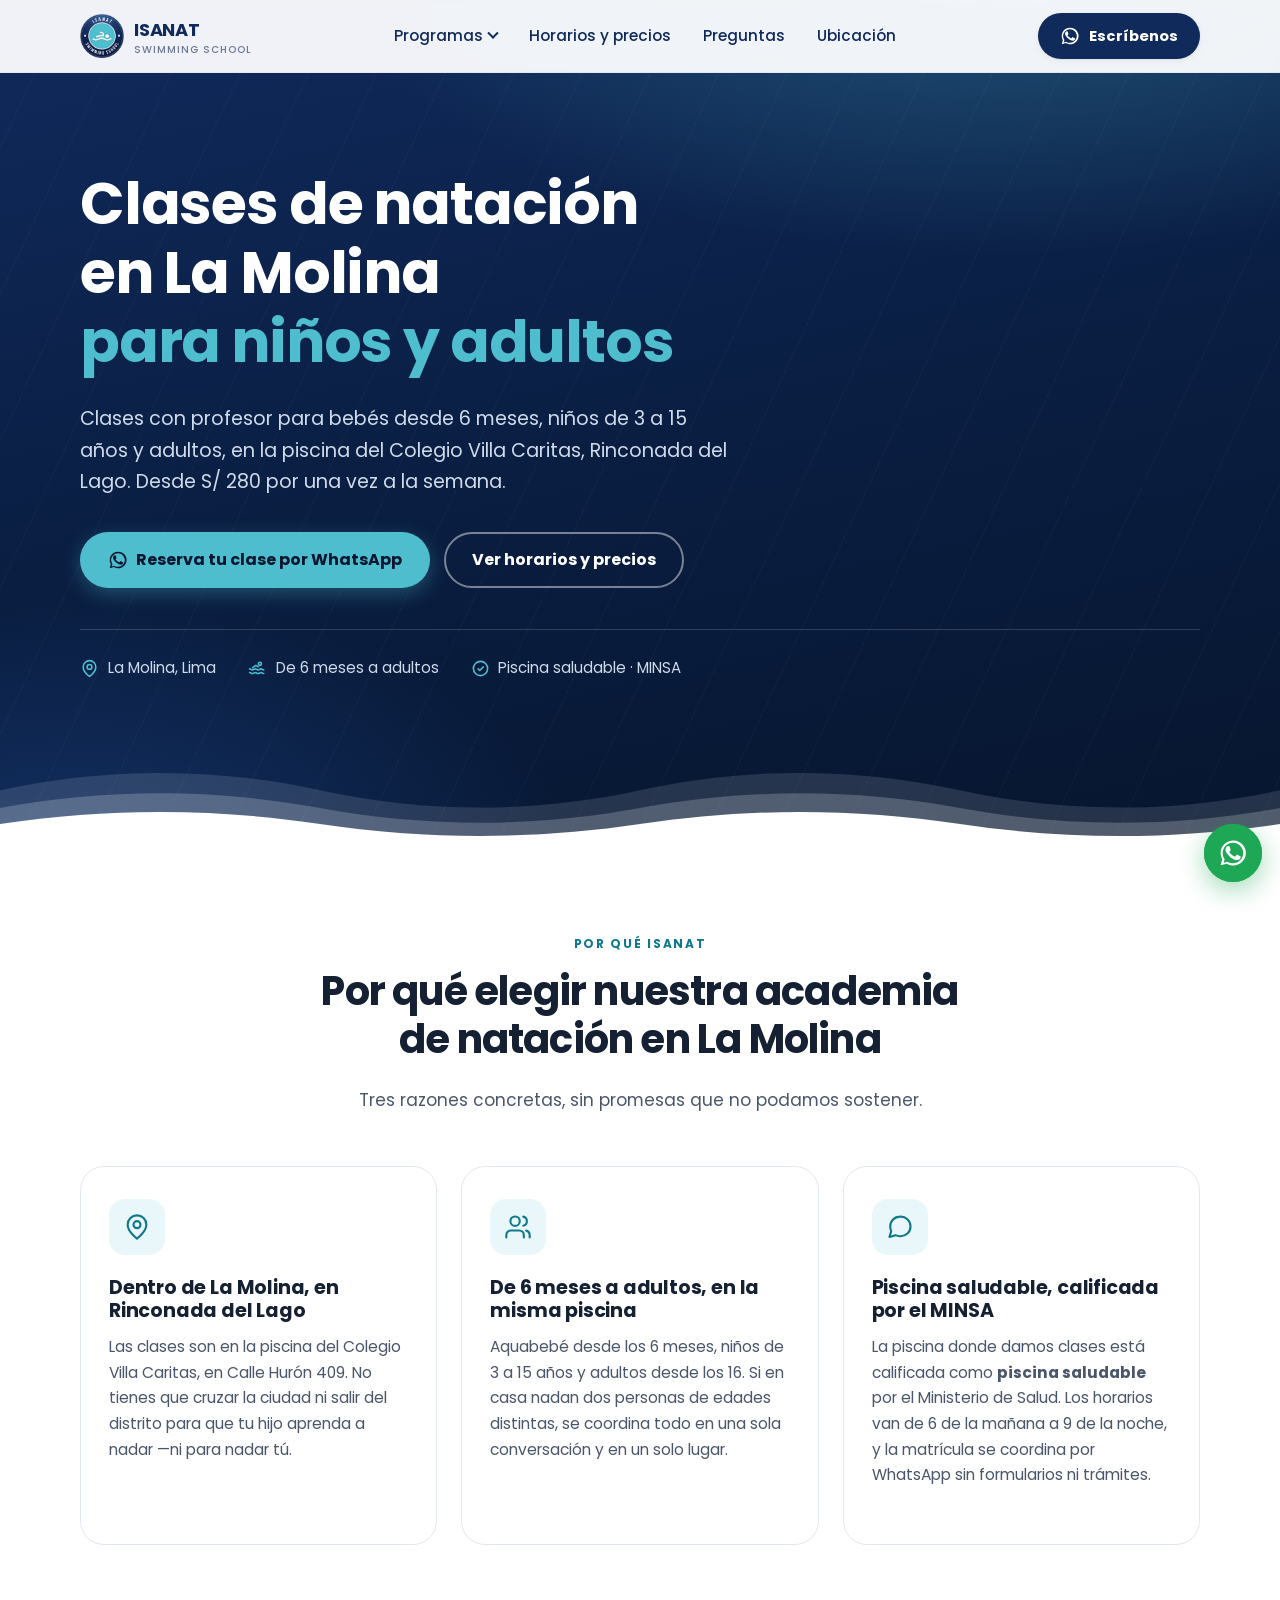
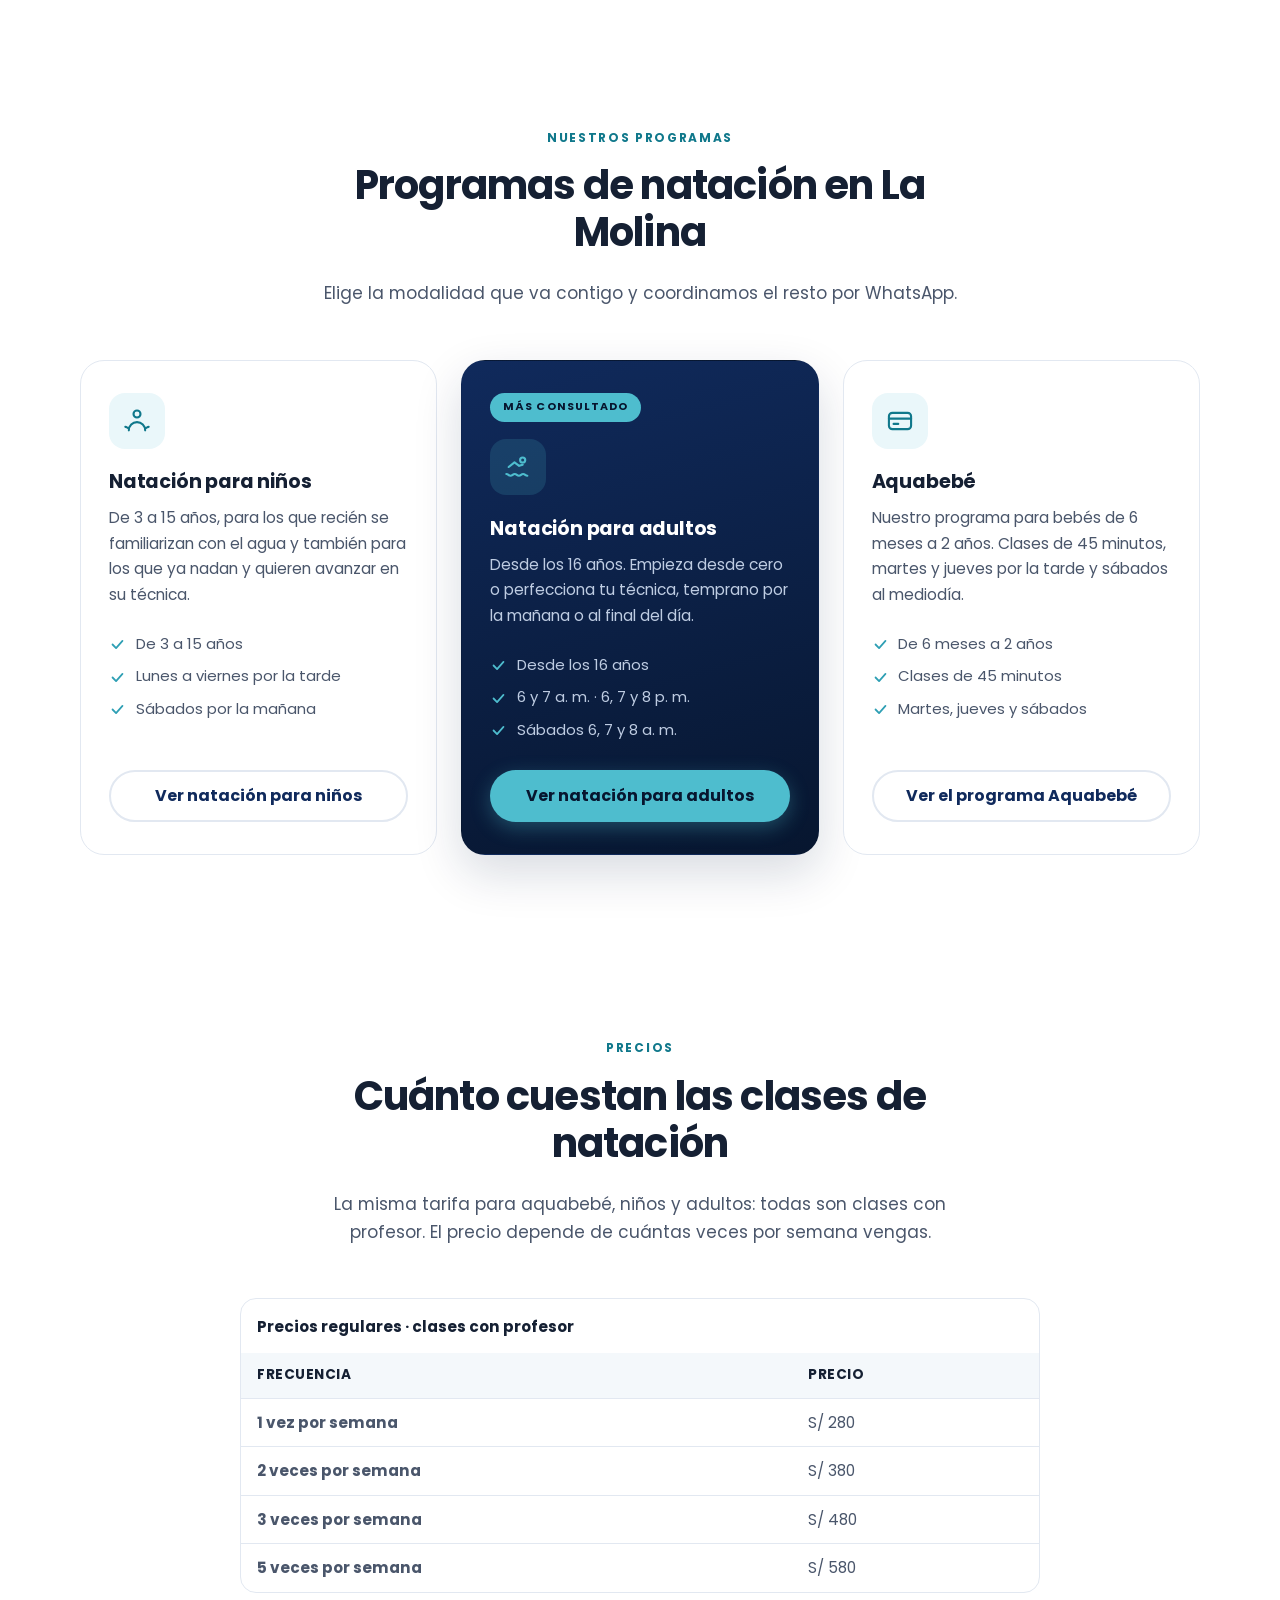
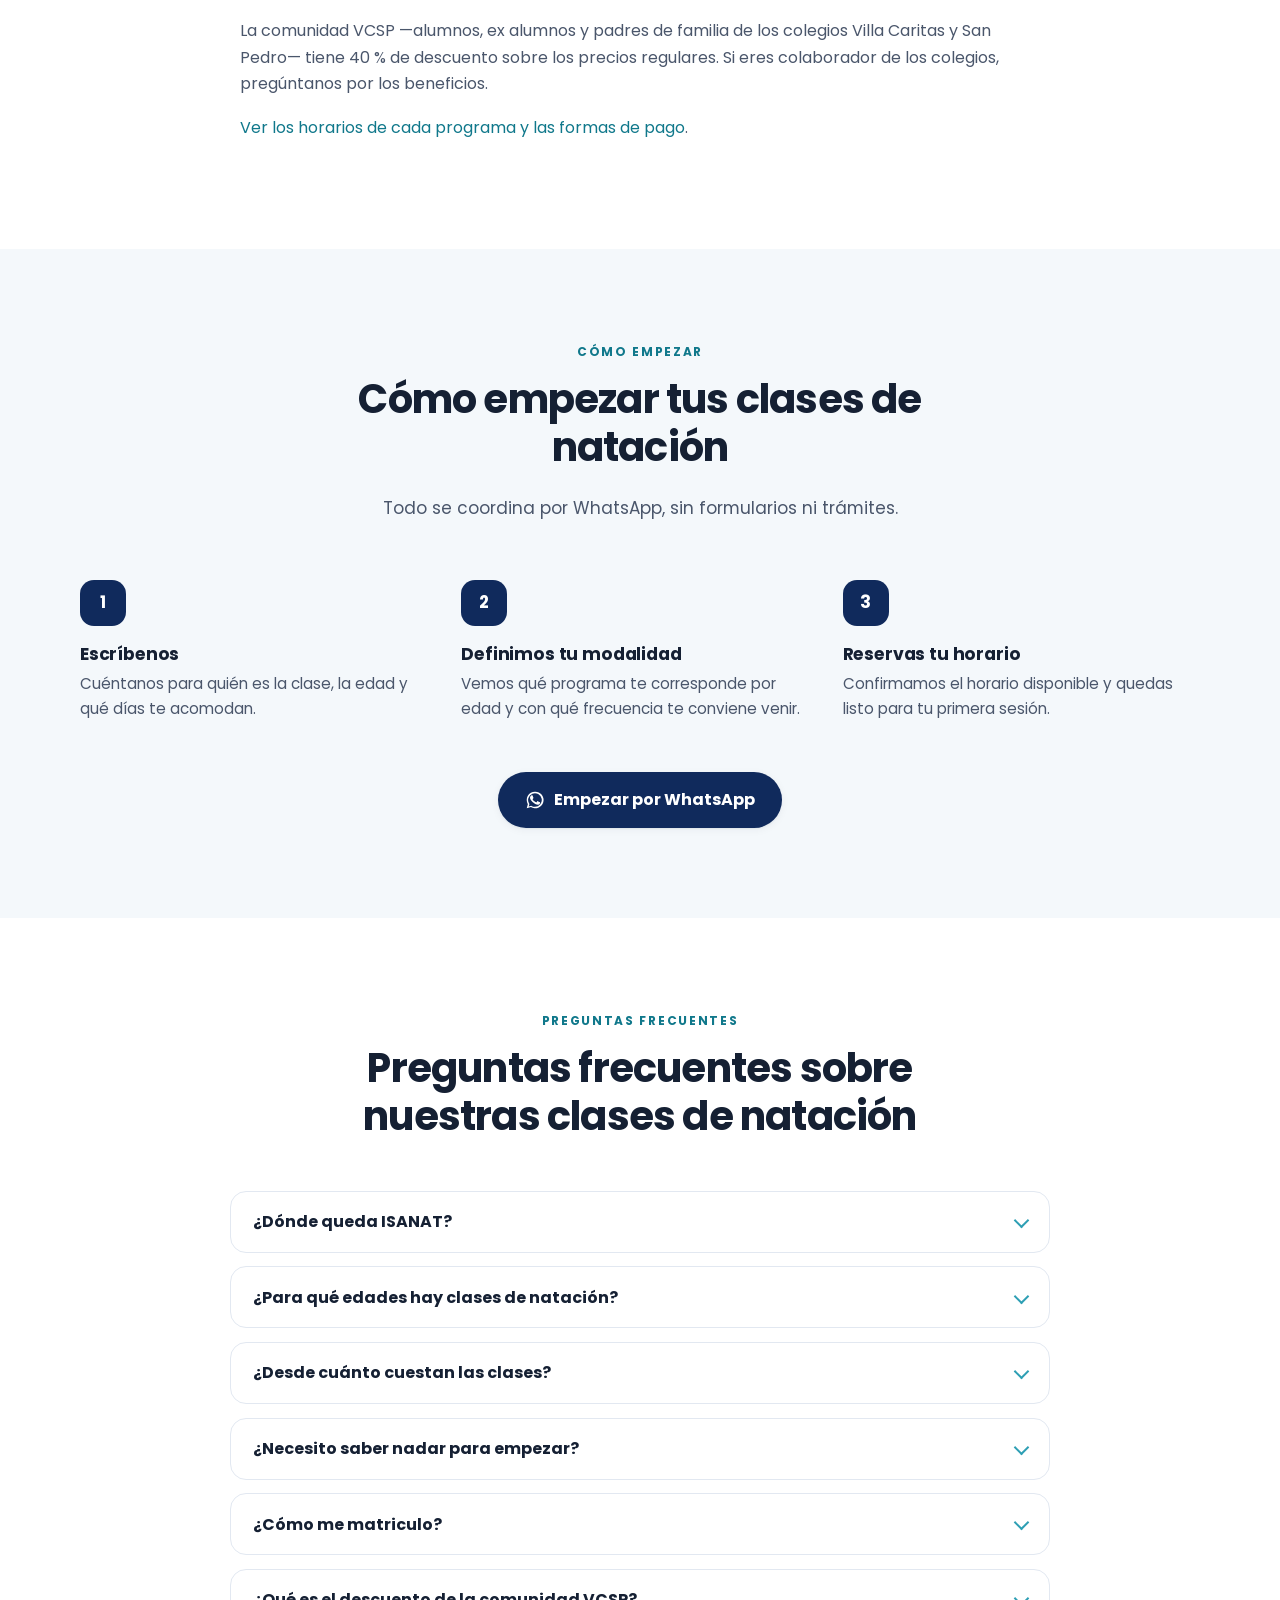
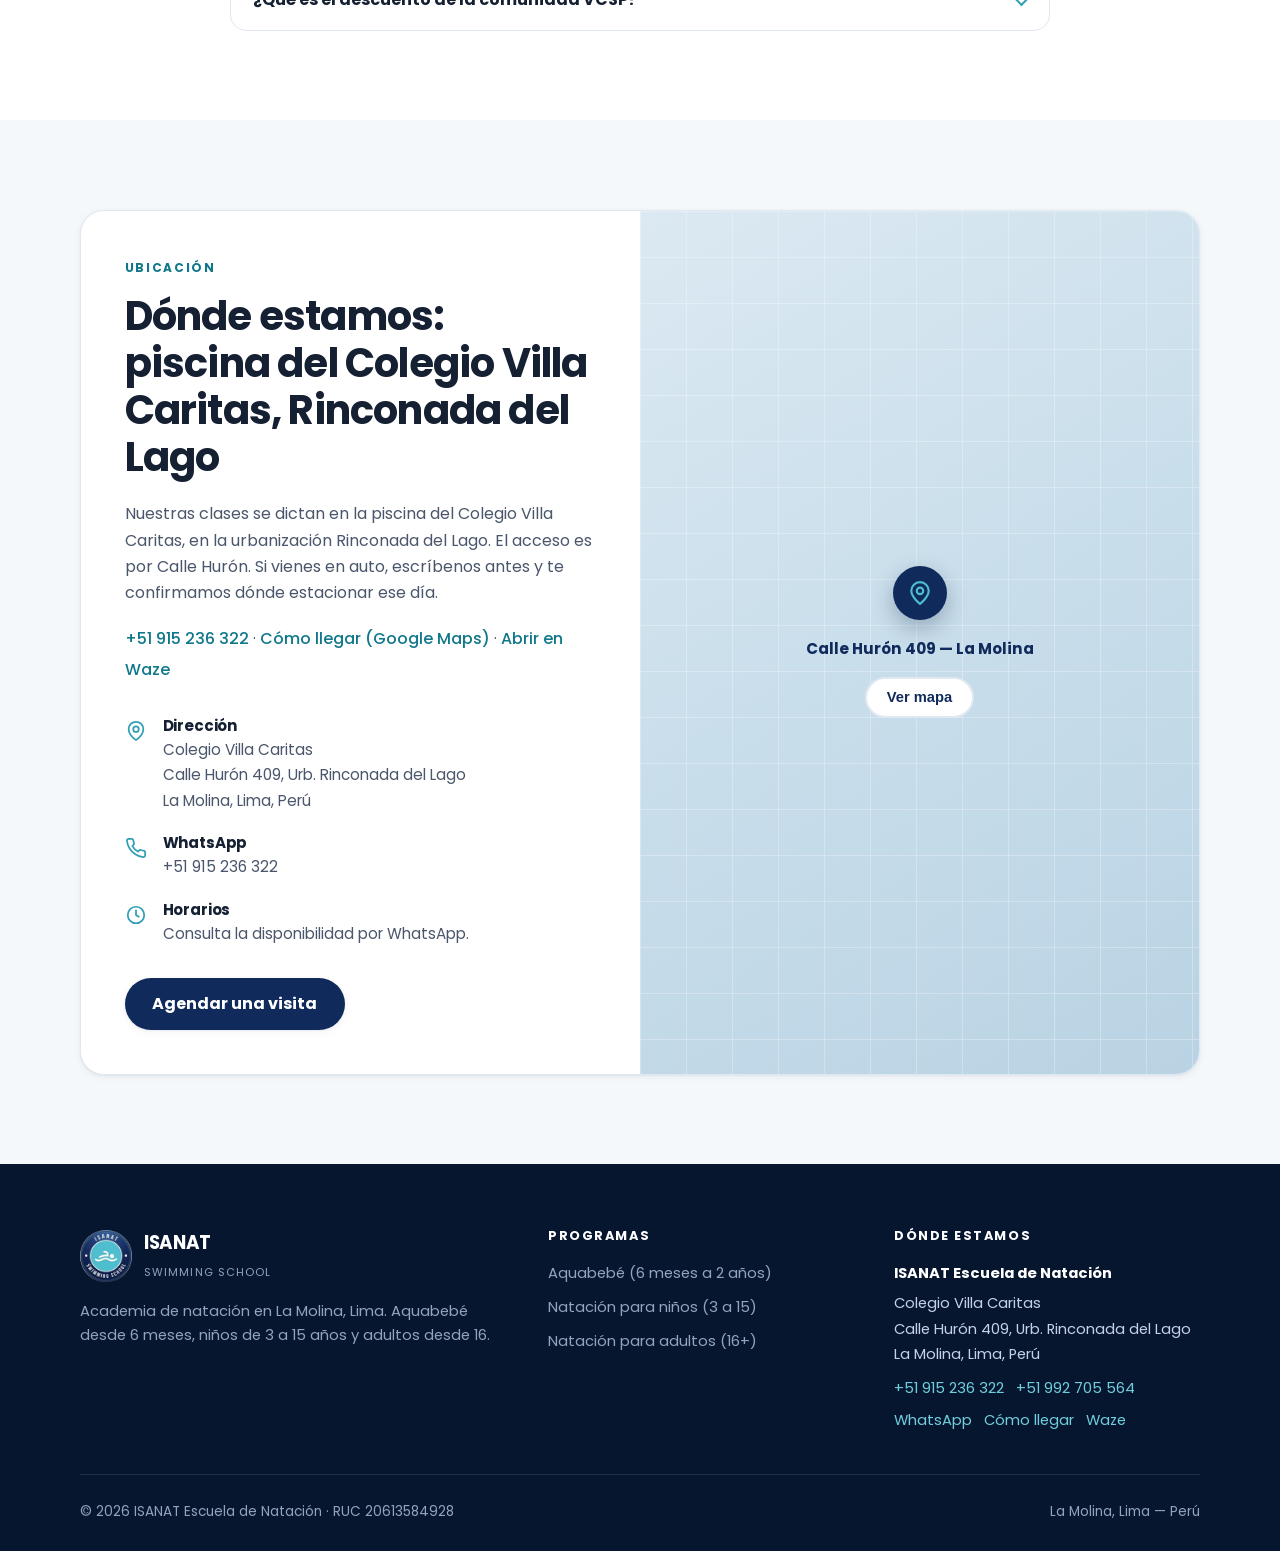
==== commit 5183260a: "v1.2.0 datos reales del cliente, alta de horarios-precios y aquabebe, baja de nado libre" ====
--- a/index.html
+++ b/index.html
@@ -4,10 +4,10 @@
 <meta charset="UTF-8">
 <meta name="viewport" content="width=device-width, initial-scale=1">
 
-<!-- ISANAT v1.1.0 · marcador de version: con Ctrl+U en el sitio publicado se ve
+<!-- ISANAT v1.2.0 · marcador de version: con Ctrl+U en el sitio publicado se ve
      que version esta realmente desplegada. Tiene que coincidir con el archivo
      VERSION del repo y con el nombre del zip de la entrega. -->
-<meta name="version" content="1.1.0">
+<meta name="version" content="1.2.0">
 
 <!-- ============================================================
      META TAGS ESENCIALES  (§3.1 del playbook)
@@ -15,7 +15,7 @@
      NO CAMBIAR EL TÍTULO POR AL MENOS 6 MESES (§8)
      ============================================================ -->
 <title>Clases de Natación en La Molina | ISANAT</title>
-<meta name="description" content="Escuela de natación en La Molina, Lima. Clases para niños y adultos, y membresía de nado libre sin instructor. Reserva tu horario por WhatsApp.">
+<meta name="description" content="Academia de natación en La Molina: aquabebé desde 6 meses, niños de 3 a 15 y adultos. Piscina saludable MINSA en el Colegio Villa Caritas.">
 <link rel="canonical" href="https://isanat.pe/">
 <meta name="robots" content="index, follow, max-image-preview:large">
 <meta name="author" content="ISANAT Escuela de Natación">
@@ -39,7 +39,7 @@
 <meta property="og:site_name" content="ISANAT">
 <meta property="og:locale" content="es_PE">
 <meta property="og:title" content="Clases de Natación en La Molina | ISANAT">
-<meta property="og:description" content="Clases de natación para niños y adultos, y membresía de nado libre en La Molina, Lima.">
+<meta property="og:description" content="Academia de natación en La Molina: aquabebé, niños y adultos. Piscina saludable MINSA en el Colegio Villa Caritas, Rinconada del Lago.">
 <meta property="og:url" content="https://isanat.pe/">
 <meta property="og:image" content="https://isanat.pe/img/og-image.jpg">
 <meta property="og:image:width" content="1200">
@@ -49,7 +49,7 @@
 <!-- Twitter / X -->
 <meta name="twitter:card" content="summary_large_image">
 <meta name="twitter:title" content="Clases de Natación en La Molina | ISANAT">
-<meta name="twitter:description" content="Clases de natación para niños y adultos, y membresía de nado libre en La Molina, Lima.">
+<meta name="twitter:description" content="Academia de natación en La Molina: aquabebé, niños y adultos. Piscina saludable MINSA en el Colegio Villa Caritas, Rinconada del Lago.">
 <meta name="twitter:image" content="https://isanat.pe/img/og-image.jpg">
 
 <!-- Iconos -->
@@ -79,7 +79,7 @@
       "@id": "https://isanat.pe/#business",
       "name": "ISANAT Escuela de Natación",
       "alternateName": "ISANAT Swimming School",
-      "description": "Escuela de natación en La Molina, Lima. Clases de natación para niños y adultos, y membresía de nado libre sin instructor.",
+      "description": "Academia de natación en La Molina, Lima. Clases con profesor para bebés desde 6 meses (Aquabebé), niños de 3 a 15 años y adultos desde 16, en la piscina del Colegio Villa Caritas, Urb. Rinconada del Lago.",
       "url": "https://isanat.pe/",
       "logo": "https://isanat.pe/img/logo.png",
       "image": [
@@ -114,13 +114,48 @@
         "target": "https://wa.me/51915236322",
         "name": "Escribir por WhatsApp"
       },
-      "hasMap": "https://www.google.com/maps/search/?api=1&amp;query=Colegio%20Villa%20Caritas%2C%20Calle%20Hur%C3%B3n%20409%2C%20Urb.%20Rinconada%20del%20Lago%2C%20La%20Molina%2C%20Lima%2C%20Per%C3%BA"
+      "hasMap": "https://www.google.com/maps/search/?api=1&amp;query=Colegio%20Villa%20Caritas%2C%20Calle%20Hur%C3%B3n%20409%2C%20Urb.%20Rinconada%20del%20Lago%2C%20La%20Molina%2C%20Lima%2C%20Per%C3%BA",
+      "priceRange": "S/ 280 - S/ 580",
+      "openingHoursSpecification": [
+        {
+          "@type": "OpeningHoursSpecification",
+          "dayOfWeek": [
+            "Monday",
+            "Tuesday",
+            "Wednesday",
+            "Thursday",
+            "Friday"
+          ],
+          "opens": "06:00",
+          "closes": "08:00"
+        },
+        {
+          "@type": "OpeningHoursSpecification",
+          "dayOfWeek": [
+            "Monday",
+            "Tuesday",
+            "Wednesday",
+            "Thursday",
+            "Friday"
+          ],
+          "opens": "14:00",
+          "closes": "21:00"
+        },
+        {
+          "@type": "OpeningHoursSpecification",
+          "dayOfWeek": [
+            "Saturday"
+          ],
+          "opens": "06:00",
+          "closes": "13:00"
+        }
+      ]
     },
     {
       "@type": "Service",
       "@id": "https://isanat.pe/#servicios",
       "serviceType": "Clases de natación",
-      "name": "Clases de natación y nado libre en La Molina",
+      "name": "Clases de natación en La Molina",
       "provider": {
         "@id": "https://isanat.pe/#business"
       },
@@ -151,44 +186,92 @@
         "itemListElement": [
           {
             "@type": "Offer",
+            "priceCurrency": "PEN",
+            "price": "280",
+            "availability": "https://schema.org/InStock",
             "itemOffered": {
               "@type": "Service",
-              "name": "Natación para niños",
-              "description": "Clases de natación para niños, desde quienes recién se familiarizan con el agua hasta quienes ya nadan y quieren mejorar su técnica.",
-              "url": "https://isanat.pe/natacion-para-ninos-la-molina/",
-              "@id": "https://isanat.pe/natacion-para-ninos-la-molina/#service",
+              "@id": "https://isanat.pe/natacion-para-bebes-la-molina/#service",
+              "name": "Aquabebé — natación para bebés",
+              "description": "Clases de natación de 45 minutos para bebés de 6 meses a 2 años, martes y jueves por la tarde y sábados al mediodía.",
+              "url": "https://isanat.pe/natacion-para-bebes-la-molina/",
               "provider": {
                 "@id": "https://isanat.pe/#business"
+              },
+              "audience": {
+                "@type": "PeopleAudience",
+                "suggestedMinAge": 0.5,
+                "suggestedMaxAge": 2
+              },
+              "areaServed": {
+                "@type": "City",
+                "name": "La Molina"
               }
             }
           },
           {
             "@type": "Offer",
+            "priceCurrency": "PEN",
+            "price": "280",
+            "availability": "https://schema.org/InStock",
             "itemOffered": {
               "@type": "Service",
-              "name": "Natación para adultos",
-              "description": "Clases de natación para adultos, tanto para quienes empiezan desde cero como para quienes buscan perfeccionar su técnica.",
-              "url": "https://isanat.pe/natacion-para-adultos-la-molina/",
-              "@id": "https://isanat.pe/natacion-para-adultos-la-molina/#service",
+              "@id": "https://isanat.pe/natacion-para-ninos-la-molina/#service",
+              "name": "Natación para niños",
+              "description": "Clases de natación para niños de 3 a 15 años, de lunes a viernes por la tarde y sábados por la mañana, desde la familiarización con el agua hasta la técnica de los cuatro estilos.",
+              "url": "https://isanat.pe/natacion-para-ninos-la-molina/",
               "provider": {
                 "@id": "https://isanat.pe/#business"
+              },
+              "audience": {
+                "@type": "PeopleAudience",
+                "suggestedMinAge": 3,
+                "suggestedMaxAge": 15
+              },
+              "areaServed": {
+                "@type": "City",
+                "name": "La Molina"
               }
             }
           },
           {
             "@type": "Offer",
+            "priceCurrency": "PEN",
+            "price": "280",
+            "availability": "https://schema.org/InStock",
             "itemOffered": {
               "@type": "Service",
-              "name": "Membresía de nado libre",
-              "description": "Acceso a la piscina para nadar por cuenta propia, sin instructor, en la modalidad libre.",
-              "url": "https://isanat.pe/nado-libre-la-molina/",
-              "@id": "https://isanat.pe/nado-libre-la-molina/#service",
+              "@id": "https://isanat.pe/natacion-para-adultos-la-molina/#service",
+              "name": "Natación para adultos",
+              "description": "Clases de natación para adultos desde los 16 años, temprano por la mañana o al final del día, tanto para quienes empiezan desde cero como para quienes buscan técnica y acondicionamiento.",
+              "url": "https://isanat.pe/natacion-para-adultos-la-molina/",
               "provider": {
                 "@id": "https://isanat.pe/#business"
+              },
+              "audience": {
+                "@type": "PeopleAudience",
+                "suggestedMinAge": 16
+              },
+              "areaServed": {
+                "@type": "City",
+                "name": "La Molina"
               }
             }
           }
         ]
+      },
+      "offers": {
+        "@type": "Offer",
+        "priceCurrency": "PEN",
+        "price": "280",
+        "priceSpecification": {
+          "@type": "PriceSpecification",
+          "minPrice": 280,
+          "maxPrice": 580,
+          "priceCurrency": "PEN"
+        },
+        "availability": "https://schema.org/InStock",
+        "url": "https://isanat.pe/horarios-y-precios/"
       }
     },
     {
@@ -215,42 +298,42 @@
         },
         {
           "@type": "Question",
-          "name": "¿Dan clases para niños y para adultos?",
+          "name": "¿Para qué edades hay clases de natación?",
           "acceptedAnswer": {
             "@type": "Answer",
-            "text": "Sí. Tenemos clases de natación para niños y clases para adultos, tanto para quienes empiezan desde cero como para quienes ya nadan y quieren mejorar su técnica."
+            "text": "Tenemos tres programas: Aquabebé para bebés de 6 meses a 2 años, natación para niños de 3 a 15 años y natación para adultos desde los 16. Todas son clases con profesor."
           }
         },
         {
           "@type": "Question",
-          "name": "¿Qué incluye la membresía de nado libre?",
+          "name": "¿Desde cuánto cuestan las clases?",
           "acceptedAnswer": {
             "@type": "Answer",
-            "text": "La membresía de nado libre te da acceso a la piscina para nadar por tu cuenta, a tu propio ritmo y sin instructor. Es la modalidad para quienes ya saben nadar y buscan entrenar o relajarse."
+            "text": "Desde S/ 280 por una vez a la semana, y hasta S/ 580 por cinco veces. Es la misma tarifa para los tres programas. Puedes ver el cuadro completo en la página de horarios y precios."
           }
         },
         {
           "@type": "Question",
-          "name": "¿Necesito saber nadar para tomar clases?",
+          "name": "¿Necesito saber nadar para empezar?",
           "acceptedAnswer": {
             "@type": "Answer",
-            "text": "No. Las clases están abiertas tanto a quienes nunca han nadado como a quienes ya tienen experiencia. Si no sabes nadar, la modalidad indicada es la clase con instructor y no la membresía de nado libre."
+            "text": "No. Las clases están abiertas tanto a quienes nunca han nadado como a quienes ya tienen experiencia y quieren mejorar su técnica. Cuéntanos tu caso al escribirnos y te ubicamos en el grupo que corresponde."
           }
         },
         {
           "@type": "Question",
-          "name": "¿Cuáles son los horarios y los precios?",
+          "name": "¿Cómo me matriculo?",
           "acceptedAnswer": {
             "@type": "Answer",
-            "text": "Los horarios disponibles y los precios dependen del programa, la frecuencia semanal y la edad. Escríbenos por WhatsApp al +51 915 236 322 y te pasamos la información actualizada."
+            "text": "Escoge el programa, el horario y con qué frecuencia quieres venir, y escríbenos por WhatsApp al +51 915 236 322. Te confirmamos el cupo y te enviamos los datos para el pago."
           }
         },
         {
           "@type": "Question",
-          "name": "¿Cómo reservo una clase?",
+          "name": "¿Qué es el descuento de la comunidad VCSP?",
           "acceptedAnswer": {
             "@type": "Answer",
-            "text": "Escríbenos por WhatsApp al +51 915 236 322, cuéntanos para quién es la clase y qué días te acomodan, y coordinamos tu horario."
+            "text": "Alumnos, ex alumnos y padres de familia de los colegios Villa Caritas y San Pedro tienen 40 % de descuento sobre los precios regulares. Si eres colaborador de los colegios, escríbenos y te contamos qué beneficios te corresponden."
           }
         }
       ]
@@ -298,11 +381,12 @@
       <details class="nav__group">
         <summary>Programas</summary>
         <ul class="nav__sub">
-        <li><a href="/natacion-para-ninos-la-molina/">Natación para niños</a></li>
-        <li><a href="/natacion-para-adultos-la-molina/">Natación para adultos</a></li>
-        <li><a href="/nado-libre-la-molina/">Nado libre (membresía)</a></li>
+        <li><a href="/natacion-para-bebes-la-molina/">Aquabebé (6 meses a 2 años)</a></li>
+        <li><a href="/natacion-para-ninos-la-molina/">Natación para niños (3 a 15)</a></li>
+        <li><a href="/natacion-para-adultos-la-molina/">Natación para adultos (16+)</a></li>
         </ul>
       </details>
+      <a href="/horarios-y-precios/">Horarios y precios</a>
       <a href="/#preguntas">Preguntas</a>
       <a href="/#ubicacion">Ubicación</a>
       <a class="btn btn--primary btn--sm" href="https://wa.me/51915236322?text=Hola%2C%20vengo%20de%20la%20web%20de%20ISANAT%20y%20quisiera%20m%C3%A1s%20informaci%C3%B3n."
@@ -325,8 +409,9 @@
   <section class="hero" id="inicio">
     <div class="wrap">
       <h1>Clases de natación en La Molina <em>para niños y adultos</em></h1>
-      <p>Aprende a nadar con instructores, o nada por tu cuenta con nuestra membresía
-         de modalidad libre. Estamos en la piscina del Colegio Villa Caritas.</p>
+      <p>Clases con profesor para bebés desde 6 meses, niños de 3 a 15 años y adultos,
+         en la piscina del Colegio Villa Caritas, Rinconada del Lago. Desde S/ 280 por
+         una vez a la semana.</p>
 
       <div class="hero__actions">
         <a class="btn btn--primary" href="https://wa.me/51915236322?text=Hola%2C%20quisiera%20inscribirme%20en%20las%20clases%20de%20nataci%C3%B3n%20de%20ISANAT."
@@ -334,7 +419,7 @@
           <svg viewBox="0 0 24 24" fill="currentColor" aria-hidden="true"><path d="M17.5 14.4c-.3-.1-1.7-.9-2-1s-.5-.1-.7.1-.7 1-.9 1.2-.3.2-.6.1a8.1 8.1 0 0 1-2.4-1.5 9 9 0 0 1-1.7-2c-.1-.3 0-.5.1-.6l.5-.5.3-.5c.1-.2 0-.4 0-.5L9.2 6.9c-.2-.6-.5-.5-.7-.5h-.6a1.1 1.1 0 0 0-.8.4A3.3 3.3 0 0 0 6 9.3a5.8 5.8 0 0 0 1.2 3.1 13.2 13.2 0 0 0 5.1 4.5 8.3 8.3 0 0 0 3.6.7 3 3 0 0 0 2-1.4 2.5 2.5 0 0 0 .2-1.4c-.1-.1-.3-.2-.6-.4Z"/><path d="M12 2a10 10 0 0 0-8.6 15l-1.3 4.8 4.9-1.3A10 10 0 1 0 12 2Zm0 18.2a8.2 8.2 0 0 1-4.2-1.1l-.3-.2-3 .8.8-2.9-.2-.3A8.2 8.2 0 1 1 12 20.2Z"/></svg>
           Reserva tu clase por WhatsApp
         </a>
-        <a class="btn btn--ghost" href="#programas" data-event="ver_programas_click" data-origen="hero">Ver programas</a>
+        <a class="btn btn--ghost" href="/horarios-y-precios/" data-event="ver_horarios_click" data-origen="hero">Ver horarios y precios</a>
       </div>
 
       <ul class="hero__facts">
@@ -344,11 +429,11 @@
         </li>
         <li>
           <svg viewBox="0 0 24 24" fill="none" stroke="currentColor" stroke-width="2" stroke-linecap="round" stroke-linejoin="round" aria-hidden="true"><path d="M2 17c1.8 0 1.8 1.4 3.6 1.4S7.4 17 9.2 17s1.8 1.4 3.6 1.4S14.6 17 16.4 17s1.8 1.4 3.6 1.4"/><path d="M2 12.5c1.8 0 1.8 1.4 3.6 1.4s1.8-1.4 3.6-1.4 1.8 1.4 3.6 1.4 1.8-1.4 3.6-1.4 1.8 1.4 3.6 1.4"/><circle cx="15" cy="6" r="2"/><path d="m6 11 4-3 3 2"/></svg>
-          Niños y adultos
+          De 6 meses a adultos
         </li>
         <li>
           <svg viewBox="0 0 24 24" fill="none" stroke="currentColor" stroke-width="2" stroke-linecap="round" stroke-linejoin="round" aria-hidden="true"><path d="M9 12.5 11 14.5 15.5 10"/><circle cx="12" cy="12" r="9"/></svg>
-          Con instructor o nado libre
+          Piscina saludable · MINSA
         </li>
       </ul>
     </div>
@@ -389,20 +474,21 @@
           <div class="card__icon">
             <svg viewBox="0 0 24 24" fill="none" stroke="currentColor" stroke-width="1.8" stroke-linecap="round" stroke-linejoin="round" aria-hidden="true"><path d="M17 21v-2a4 4 0 0 0-4-4H6a4 4 0 0 0-4 4v2"/><circle cx="9.5" cy="7" r="4"/><path d="M22 21v-2a4 4 0 0 0-3-3.9"/><path d="M16.5 3.1a4 4 0 0 1 0 7.8"/></svg>
           </div>
-          <h3>Tres modalidades en el mismo lugar</h3>
-          <p>Clases para niños, clases para adultos y membresía de nado libre. Si en casa
-             nadan dos personas con necesidades distintas, se coordina todo en una sola
-             conversación y en una sola piscina.</p>
+          <h3>De 6 meses a adultos, en la misma piscina</h3>
+          <p>Aquabebé desde los 6 meses, niños de 3 a 15 años y adultos desde los 16.
+             Si en casa nadan dos personas de edades distintas, se coordina todo en una
+             sola conversación y en un solo lugar.</p>
         </article>
 
         <article class="card">
           <div class="card__icon">
             <svg viewBox="0 0 24 24" fill="none" stroke="currentColor" stroke-width="1.8" stroke-linecap="round" stroke-linejoin="round" aria-hidden="true"><path d="M21 11.5a8.4 8.4 0 0 1-9 8.4 8.5 8.5 0 0 1-3.8-.9L3 20.5l1.5-5.1A8.4 8.4 0 0 1 3.6 11.5a8.4 8.4 0 0 1 8.4-8.4 8.4 8.4 0 0 1 9 8.4Z"/></svg>
           </div>
-          <h3>Sin formularios ni trámites: todo por WhatsApp</h3>
-          <p>Escribes, te respondemos con los horarios que hay libres y reservas. No hay
-             que crear una cuenta, ni descargar una aplicación, ni esperar a que te
-             devuelvan la llamada.</p>
+          <h3>Piscina saludable, calificada por el MINSA</h3>
+          <p>La piscina donde damos clases está calificada como <strong>piscina
+             saludable</strong> por el Ministerio de Salud. Los horarios van de 6 de la
+             mañana a 9 de la noche, y la matrícula se coordina por WhatsApp sin
+             formularios ni trámites.</p>
         </article>
       </div>
     </div>
@@ -424,15 +510,15 @@
             <svg viewBox="0 0 24 24" fill="none" stroke="currentColor" stroke-width="1.8" stroke-linecap="round" stroke-linejoin="round" aria-hidden="true"><circle cx="12" cy="6" r="3"/><path d="M5 20c0-3.9 3.1-7 7-7s7 3.1 7 7"/><path d="M2 17c1.5 0 1.5 1.2 3 1.2"/><path d="M19 18.2c1.5 0 1.5-1.2 3-1.2"/></svg>
           </div>
           <h3>Natación para niños</h3>
-          <p>Para los que recién se familiarizan con el agua y también para los que ya nadan
-             y quieren avanzar en su técnica.</p>
+          <p>De 3 a 15 años, para los que recién se familiarizan con el agua y también para
+             los que ya nadan y quieren avanzar en su técnica.</p>
           <ul class="card__list">
-            <li><svg viewBox="0 0 24 24" fill="none" stroke="currentColor" stroke-width="2.5" stroke-linecap="round" stroke-linejoin="round" aria-hidden="true"><path d="m5 12 5 5L19 7"/></svg>Clases con instructor</li>
-            <li><svg viewBox="0 0 24 24" fill="none" stroke="currentColor" stroke-width="2.5" stroke-linecap="round" stroke-linejoin="round" aria-hidden="true"><path d="m5 12 5 5L19 7"/></svg>Desde cero o para mejorar</li>
-            <li><svg viewBox="0 0 24 24" fill="none" stroke="currentColor" stroke-width="2.5" stroke-linecap="round" stroke-linejoin="round" aria-hidden="true"><path d="m5 12 5 5L19 7"/></svg>Piscina del Colegio Villa Caritas</li>
+            <li><svg viewBox="0 0 24 24" fill="none" stroke="currentColor" stroke-width="2.5" stroke-linecap="round" stroke-linejoin="round" aria-hidden="true"><path d="m5 12 5 5L19 7"/></svg>De 3 a 15 años</li>
+            <li><svg viewBox="0 0 24 24" fill="none" stroke="currentColor" stroke-width="2.5" stroke-linecap="round" stroke-linejoin="round" aria-hidden="true"><path d="m5 12 5 5L19 7"/></svg>Lunes a viernes por la tarde</li>
+            <li><svg viewBox="0 0 24 24" fill="none" stroke="currentColor" stroke-width="2.5" stroke-linecap="round" stroke-linejoin="round" aria-hidden="true"><path d="m5 12 5 5L19 7"/></svg>Sábados por la mañana</li>
           </ul>
           <a class="btn btn--outline btn--block" href="/natacion-para-ninos-la-molina/"
-             data-event="ver_programa_click" data-origen="tarjeta_ninos">Ver clases de natación para niños</a>
+             data-event="ver_programa_click" data-origen="tarjeta_ninos">Ver natación para niños</a>
         </article>
 
         <!-- Adultos (destacada) -->
@@ -442,15 +528,15 @@
             <svg viewBox="0 0 24 24" fill="none" stroke="currentColor" stroke-width="1.8" stroke-linecap="round" stroke-linejoin="round" aria-hidden="true"><circle cx="16" cy="6" r="2.2"/><path d="m4 12 5-4 4 3 3-1"/><path d="M2 18c1.8 0 1.8 1.5 3.6 1.5S7.4 18 9.2 18s1.8 1.5 3.6 1.5S14.6 18 16.4 18s1.8 1.5 3.6 1.5"/></svg>
           </div>
           <h3>Natación para adultos</h3>
-          <p>Empieza desde cero o perfecciona tu técnica. Vas a tu ritmo, con un instructor
-             acompañando cada avance.</p>
+          <p>Desde los 16 años. Empieza desde cero o perfecciona tu técnica, temprano por la
+             mañana o al final del día.</p>
           <ul class="card__list">
-            <li><svg viewBox="0 0 24 24" fill="none" stroke="currentColor" stroke-width="2.5" stroke-linecap="round" stroke-linejoin="round" aria-hidden="true"><path d="m5 12 5 5L19 7"/></svg>Clases con instructor</li>
-            <li><svg viewBox="0 0 24 24" fill="none" stroke="currentColor" stroke-width="2.5" stroke-linecap="round" stroke-linejoin="round" aria-hidden="true"><path d="m5 12 5 5L19 7"/></svg>Principiantes bienvenidos</li>
-            <li><svg viewBox="0 0 24 24" fill="none" stroke="currentColor" stroke-width="2.5" stroke-linecap="round" stroke-linejoin="round" aria-hidden="true"><path d="m5 12 5 5L19 7"/></svg>Técnica y acondicionamiento</li>
+            <li><svg viewBox="0 0 24 24" fill="none" stroke="currentColor" stroke-width="2.5" stroke-linecap="round" stroke-linejoin="round" aria-hidden="true"><path d="m5 12 5 5L19 7"/></svg>Desde los 16 años</li>
+            <li><svg viewBox="0 0 24 24" fill="none" stroke="currentColor" stroke-width="2.5" stroke-linecap="round" stroke-linejoin="round" aria-hidden="true"><path d="m5 12 5 5L19 7"/></svg>6 y 7 a. m. · 6, 7 y 8 p. m.</li>
+            <li><svg viewBox="0 0 24 24" fill="none" stroke="currentColor" stroke-width="2.5" stroke-linecap="round" stroke-linejoin="round" aria-hidden="true"><path d="m5 12 5 5L19 7"/></svg>Sábados 6, 7 y 8 a. m.</li>
           </ul>
           <a class="btn btn--primary btn--block" href="/natacion-para-adultos-la-molina/"
-             data-event="ver_programa_click" data-origen="tarjeta_adultos">Ver clases de natación para adultos</a>
+             data-event="ver_programa_click" data-origen="tarjeta_adultos">Ver natación para adultos</a>
         </article>
 
         <!-- Membresía -->
@@ -458,17 +544,50 @@
           <div class="card__icon">
             <svg viewBox="0 0 24 24" fill="none" stroke="currentColor" stroke-width="1.8" stroke-linecap="round" stroke-linejoin="round" aria-hidden="true"><rect x="2.5" y="5" width="19" height="14" rx="3"/><path d="M2.5 10h19"/><path d="M6.5 14.5h4"/></svg>
           </div>
-          <h3>Membresía de nado libre</h3>
-          <p>Acceso a la piscina para nadar por tu cuenta, sin instructor. Ideal si ya sabes
-             nadar y quieres entrenar a tu ritmo.</p>
+          <h3>Aquabebé</h3>
+          <p>Nuestro programa para bebés de 6 meses a 2 años. Clases de 45 minutos, martes
+             y jueves por la tarde y sábados al mediodía.</p>
           <ul class="card__list">
-            <li><svg viewBox="0 0 24 24" fill="none" stroke="currentColor" stroke-width="2.5" stroke-linecap="round" stroke-linejoin="round" aria-hidden="true"><path d="m5 12 5 5L19 7"/></svg>Sin instructor</li>
-            <li><svg viewBox="0 0 24 24" fill="none" stroke="currentColor" stroke-width="2.5" stroke-linecap="round" stroke-linejoin="round" aria-hidden="true"><path d="m5 12 5 5L19 7"/></svg>Nadas a tu propio ritmo</li>
-            <li><svg viewBox="0 0 24 24" fill="none" stroke="currentColor" stroke-width="2.5" stroke-linecap="round" stroke-linejoin="round" aria-hidden="true"><path d="m5 12 5 5L19 7"/></svg>Entrenamiento o relajación</li>
+            <li><svg viewBox="0 0 24 24" fill="none" stroke="currentColor" stroke-width="2.5" stroke-linecap="round" stroke-linejoin="round" aria-hidden="true"><path d="m5 12 5 5L19 7"/></svg>De 6 meses a 2 años</li>
+            <li><svg viewBox="0 0 24 24" fill="none" stroke="currentColor" stroke-width="2.5" stroke-linecap="round" stroke-linejoin="round" aria-hidden="true"><path d="m5 12 5 5L19 7"/></svg>Clases de 45 minutos</li>
+            <li><svg viewBox="0 0 24 24" fill="none" stroke="currentColor" stroke-width="2.5" stroke-linecap="round" stroke-linejoin="round" aria-hidden="true"><path d="m5 12 5 5L19 7"/></svg>Martes, jueves y sábados</li>
           </ul>
-          <a class="btn btn--outline btn--block" href="/nado-libre-la-molina/"
-             data-event="ver_programa_click" data-origen="tarjeta_membresia">Ver la membresía de nado libre</a>
+          <a class="btn btn--outline btn--block" href="/natacion-para-bebes-la-molina/"
+             data-event="ver_programa_click" data-origen="tarjeta_bebes">Ver el programa Aquabebé</a>
         </article>
+      </div>
+    </div>
+  </section>
+
+
+  <!-- ===================== PRECIOS =====================
+       Ningún competidor de La Molina publica precios en texto indexable
+       (auditoría §21.1). Esto es la ventaja: no convertirlo en imagen.
+       Los datos salen del mensaje del cliente del 13/09/2026.
+  -->
+  <section class="section" id="precios">
+    <div class="wrap wrap--narrow">
+      <div class="head-center">
+        <span class="eyebrow">Precios</span>
+        <h2>Cuánto cuestan las clases de natación</h2>
+        <p class="lead">La misma tarifa para aquabebé, niños y adultos: todas son clases
+           con profesor. El precio depende de cuántas veces por semana vengas.</p>
+      </div>
+      <div class="prose">
+        <div class="table-wrap">
+    <table>
+      <caption>Precios regulares · clases con profesor</caption>
+      <thead><tr><th scope="col">Frecuencia</th><th scope="col">Precio</th></tr></thead>
+      <tbody>
+        <tr><th scope="row">1 vez por semana</th><td>S/ 280</td></tr>
+        <tr><th scope="row">2 veces por semana</th><td>S/ 380</td></tr>
+        <tr><th scope="row">3 veces por semana</th><td>S/ 480</td></tr>
+        <tr><th scope="row">5 veces por semana</th><td>S/ 580</td></tr>
+      </tbody>
+    </table>
+  </div>
+        <p>La comunidad VCSP —alumnos, ex alumnos y padres de familia de los colegios Villa Caritas y San Pedro— tiene 40 % de descuento sobre los precios regulares. Si eres colaborador de los colegios, pregúntanos por los beneficios.</p>
+        <p><a href="/horarios-y-precios/" data-event="ver_horarios_click" data-origen="seccion_precios">Ver los horarios de cada programa y las formas de pago</a>.</p>
       </div>
     </div>
   </section>
@@ -496,7 +615,7 @@
         <li class="step">
           <div class="step__n">2</div>
           <h3>Definimos tu modalidad</h3>
-          <p>Vemos si te conviene clase con instructor o membresía de nado libre, y con qué frecuencia.</p>
+          <p>Vemos qué programa te corresponde por edad y con qué frecuencia te conviene venir.</p>
         </li>
         <li class="step">
           <div class="step__n">3</div>
@@ -532,30 +651,25 @@
           <summary>¿Dónde queda ISANAT?</summary>
           <div class="faq__a"><p>Estamos en La Molina, Lima, en la piscina del Colegio Villa Caritas: Calle Hurón 409, Urb. Rinconada del Lago.</p></div>
         </details>
-
         <details>
-          <summary>¿Dan clases para niños y para adultos?</summary>
-          <div class="faq__a"><p>Sí. Tenemos clases de natación para niños y clases para adultos, tanto para quienes empiezan desde cero como para quienes ya nadan y quieren mejorar su técnica.</p></div>
+          <summary>¿Para qué edades hay clases de natación?</summary>
+          <div class="faq__a"><p>Tenemos tres programas: Aquabebé para bebés de 6 meses a 2 años, natación para niños de 3 a 15 años y natación para adultos desde los 16. Todas son clases con profesor.</p></div>
         </details>
-
         <details>
-          <summary>¿Qué incluye la membresía de nado libre?</summary>
-          <div class="faq__a"><p>La membresía de nado libre te da acceso a la piscina para nadar por tu cuenta, a tu propio ritmo y sin instructor. Es la modalidad para quienes ya saben nadar y buscan entrenar o relajarse.</p></div>
+          <summary>¿Desde cuánto cuestan las clases?</summary>
+          <div class="faq__a"><p>Desde S/ 280 por una vez a la semana, y hasta S/ 580 por cinco veces. Es la misma tarifa para los tres programas. Puedes ver el cuadro completo en la página de horarios y precios.</p></div>
         </details>
-
         <details>
-          <summary>¿Necesito saber nadar para tomar clases?</summary>
-          <div class="faq__a"><p>No. Las clases están abiertas tanto a quienes nunca han nadado como a quienes ya tienen experiencia. Si no sabes nadar, la modalidad indicada es la clase con instructor y no la membresía de nado libre.</p></div>
+          <summary>¿Necesito saber nadar para empezar?</summary>
+          <div class="faq__a"><p>No. Las clases están abiertas tanto a quienes nunca han nadado como a quienes ya tienen experiencia y quieren mejorar su técnica. Cuéntanos tu caso al escribirnos y te ubicamos en el grupo que corresponde.</p></div>
         </details>
-
         <details>
-          <summary>¿Cuáles son los horarios y los precios?</summary>
-          <div class="faq__a"><p>Los horarios disponibles y los precios dependen del programa, la frecuencia semanal y la edad. Escríbenos por WhatsApp al +51 915 236 322 y te pasamos la información actualizada.</p></div>
+          <summary>¿Cómo me matriculo?</summary>
+          <div class="faq__a"><p>Escoge el programa, el horario y con qué frecuencia quieres venir, y escríbenos por WhatsApp al +51 915 236 322. Te confirmamos el cupo y te enviamos los datos para el pago.</p></div>
         </details>
-
         <details>
-          <summary>¿Cómo reservo una clase?</summary>
-          <div class="faq__a"><p>Escríbenos por WhatsApp al +51 915 236 322, cuéntanos para quién es la clase y qué días te acomodan, y coordinamos tu horario.</p></div>
+          <summary>¿Qué es el descuento de la comunidad VCSP?</summary>
+          <div class="faq__a"><p>Alumnos, ex alumnos y padres de familia de los colegios Villa Caritas y San Pedro tienen 40 % de descuento sobre los precios regulares. Si eres colaborador de los colegios, escríbenos y te contamos qué beneficios te corresponden.</p></div>
         </details>
       </div>
     </div>
@@ -632,16 +746,16 @@
           <img src="/img/logo.webp" width="52" height="52" alt="Logo de ISANAT Escuela de Natación" loading="lazy">
           <span><strong>ISANAT</strong><small>Swimming School</small></span>
         </div>
-        <p>Escuela de natación en La Molina, Lima. Clases para niños y adultos,
-           y membresía de nado libre.</p>
+        <p>Academia de natación en La Molina, Lima. Aquabebé desde 6 meses,
+           niños de 3 a 15 años y adultos desde 16.</p>
       </div>
 
       <div>
         <h3>Programas</h3>
         <ul class="ft__links">
-          <li><a href="/natacion-para-ninos-la-molina/">Natación para niños</a></li>
-          <li><a href="/natacion-para-adultos-la-molina/">Natación para adultos</a></li>
-          <li><a href="/nado-libre-la-molina/">Nado libre (membresía)</a></li>
+          <li><a href="/natacion-para-bebes-la-molina/">Aquabebé (6 meses a 2 años)</a></li>
+          <li><a href="/natacion-para-ninos-la-molina/">Natación para niños (3 a 15)</a></li>
+          <li><a href="/natacion-para-adultos-la-molina/">Natación para adultos (16+)</a></li>
         </ul>
       </div>
 
@@ -654,6 +768,7 @@
           La Molina, Lima, Perú
           <span class="nap__links">
             <a href="tel:+51915236322" data-event="tel_click" data-origen="footer">+51 915 236 322</a>
+            <a href="tel:+51992705564" data-event="tel_click" data-origen="footer_2">+51 992 705 564</a>
             <a href="https://wa.me/51915236322" target="_blank" rel="noopener" data-event="whatsapp_click" data-origen="footer">WhatsApp</a>
             <a href="https://www.google.com/maps/search/?api=1&amp;query=Colegio%20Villa%20Caritas%2C%20Calle%20Hur%C3%B3n%20409%2C%20Urb.%20Rinconada%20del%20Lago%2C%20La%20Molina%2C%20Lima%2C%20Per%C3%BA" target="_blank" rel="noopener" data-event="como_llegar_click" data-origen="footer">Cómo llegar</a>
             <a href="https://waze.com/ul?q=Colegio%20Villa%20Caritas%2C%20Calle%20Hur%C3%B3n%20409%2C%20Urb.%20Rinconada%20del%20Lago%2C%20La%20Molina%2C%20Lima%2C%20Per%C3%BA&amp;navigate=yes" target="_blank" rel="noopener" data-event="waze_click" data-origen="footer">Waze</a>
@@ -663,7 +778,7 @@
     </div>
 
     <div class="ft__bottom">
-      <span>&copy; <span id="year">2026</span> ISANAT Escuela de Natación. Todos los derechos reservados.</span>
+      <span>&copy; <span id="year">2026</span> ISANAT Escuela de Natación · RUC 20613584928</span>
       <span>La Molina, Lima — Perú</span>
     </div>
   </div>
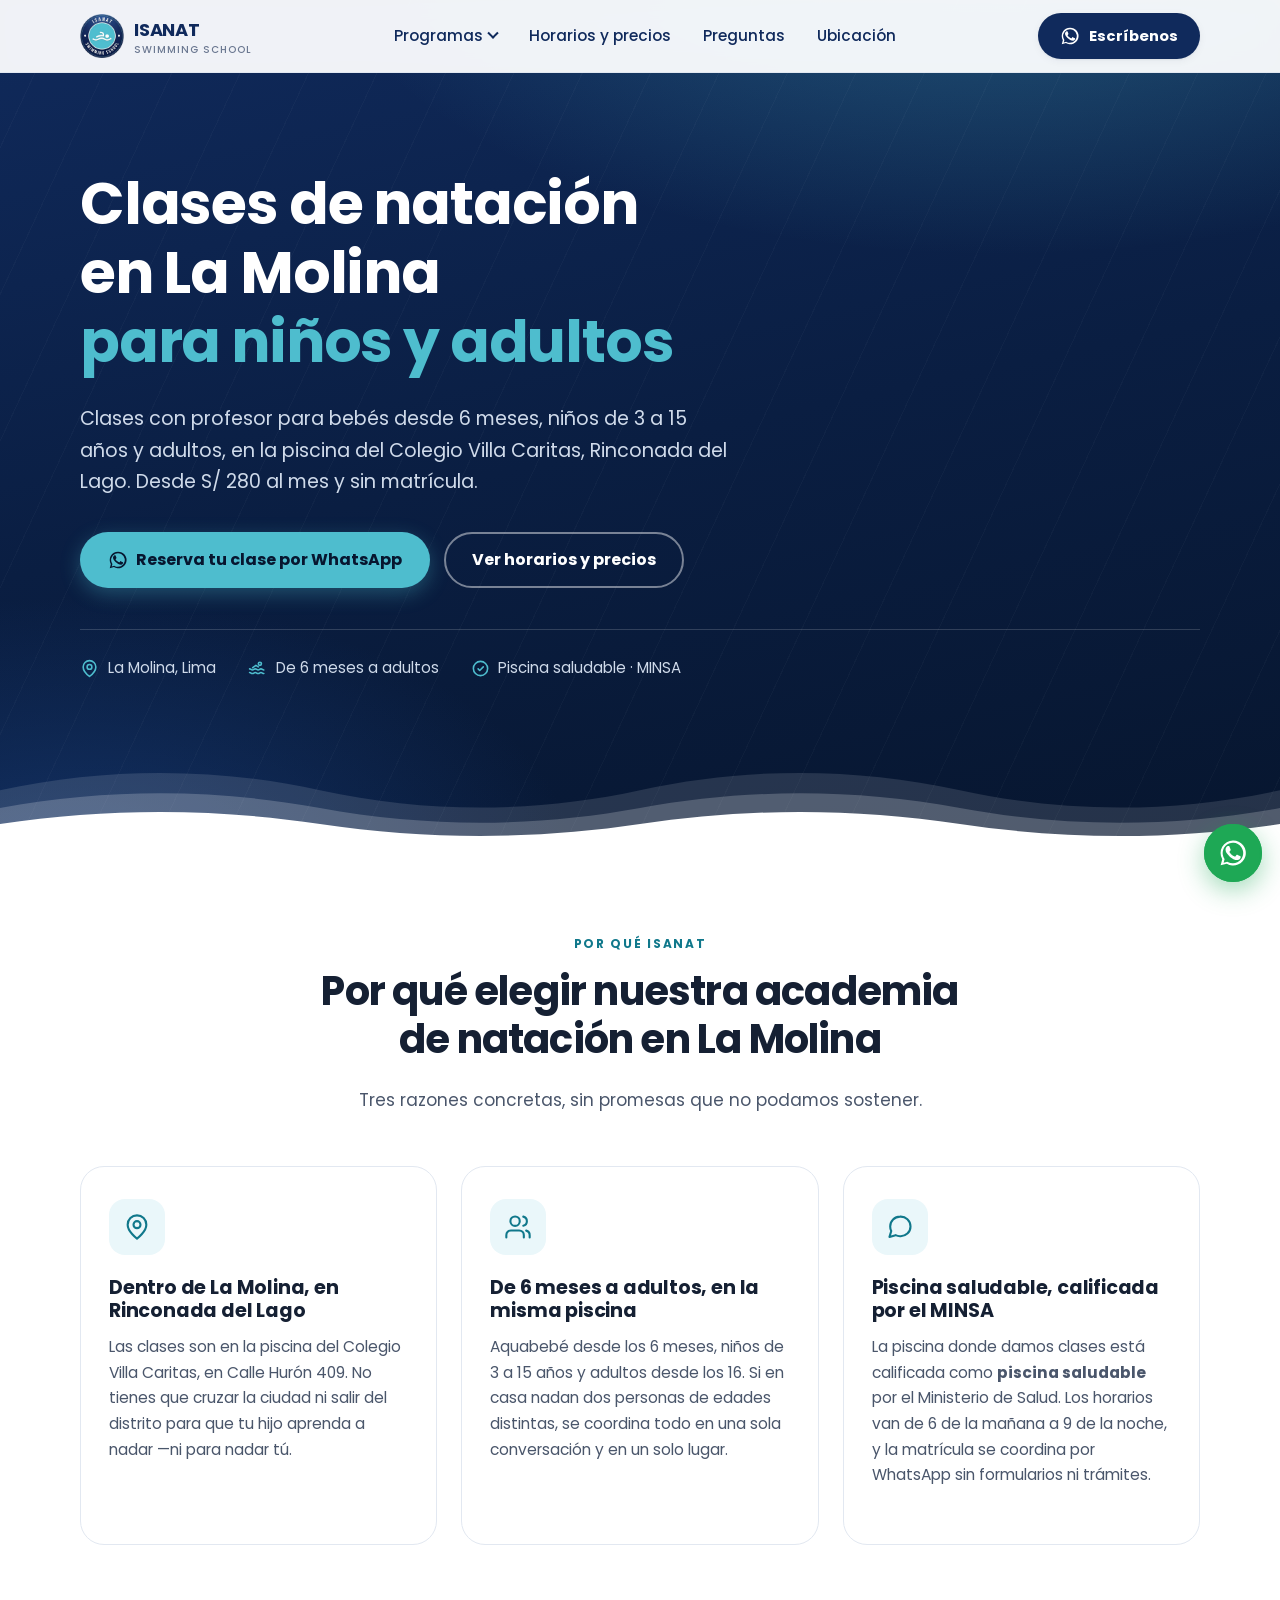
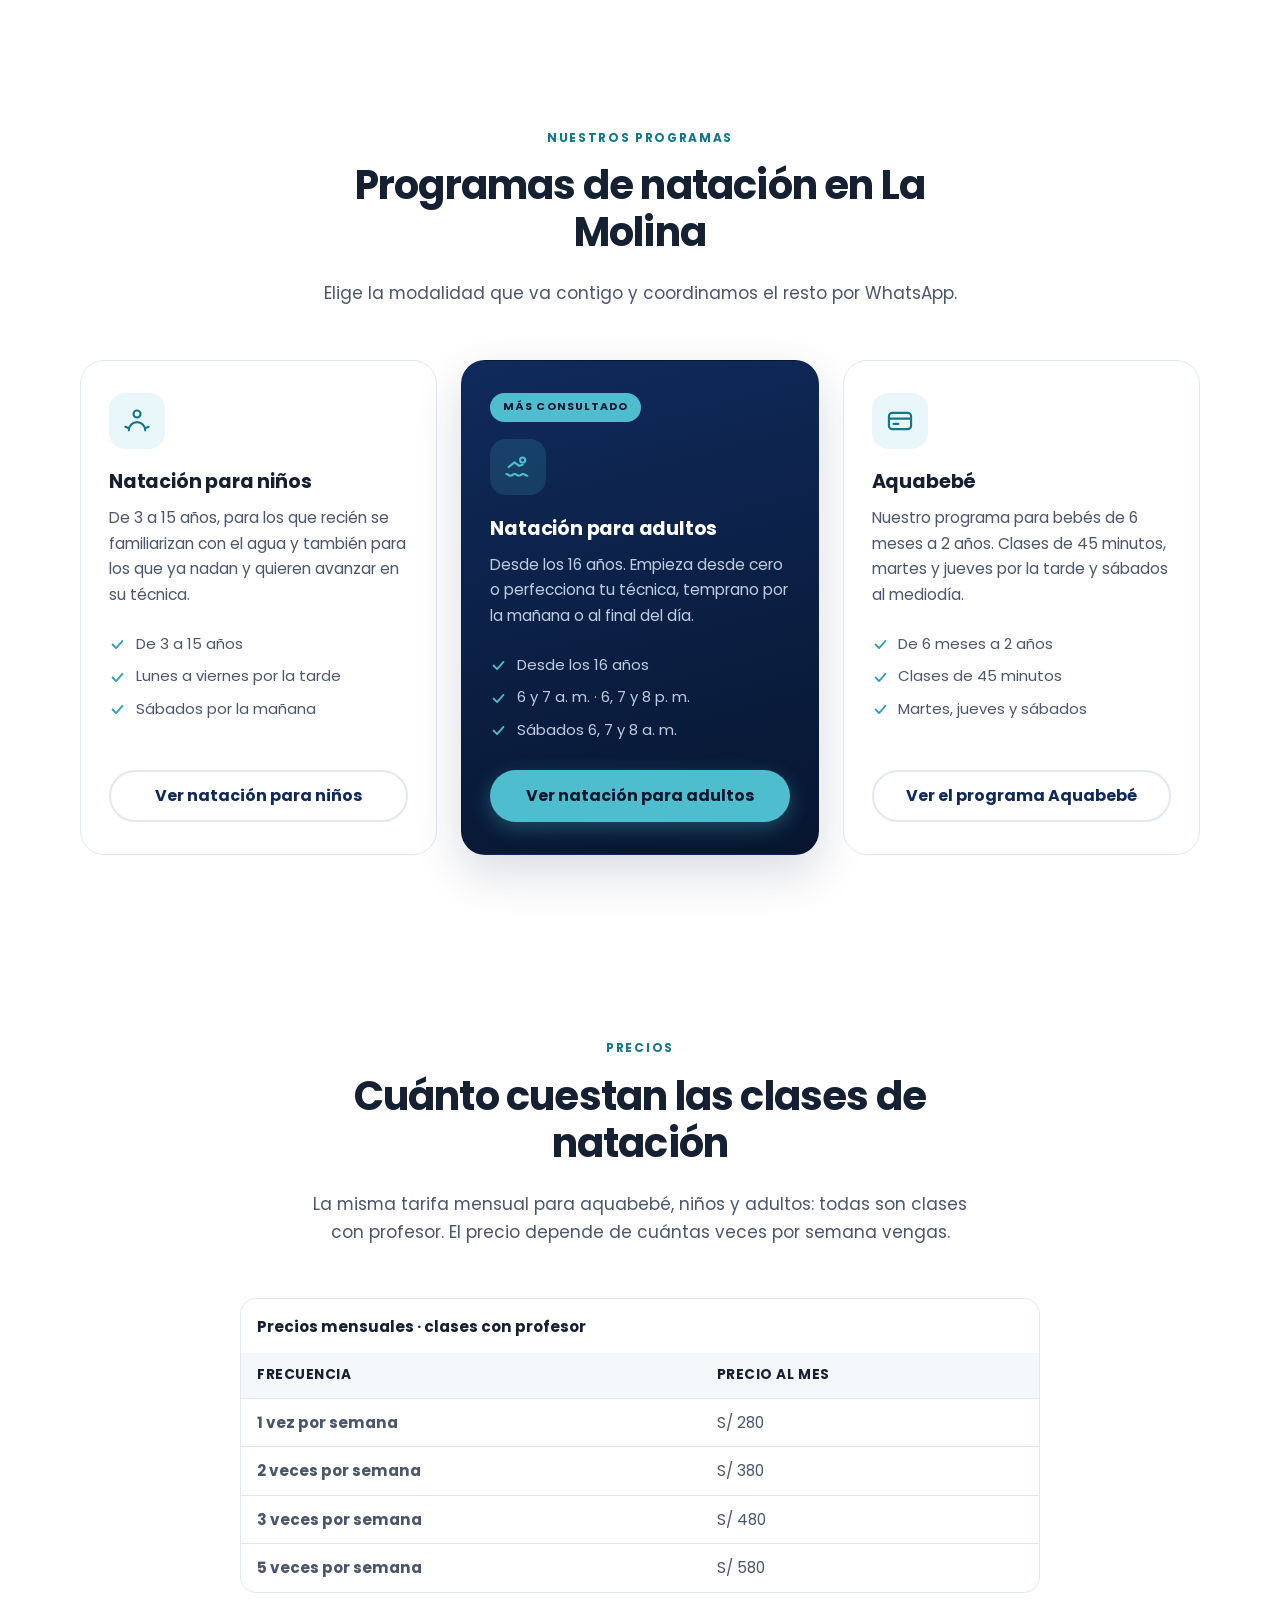
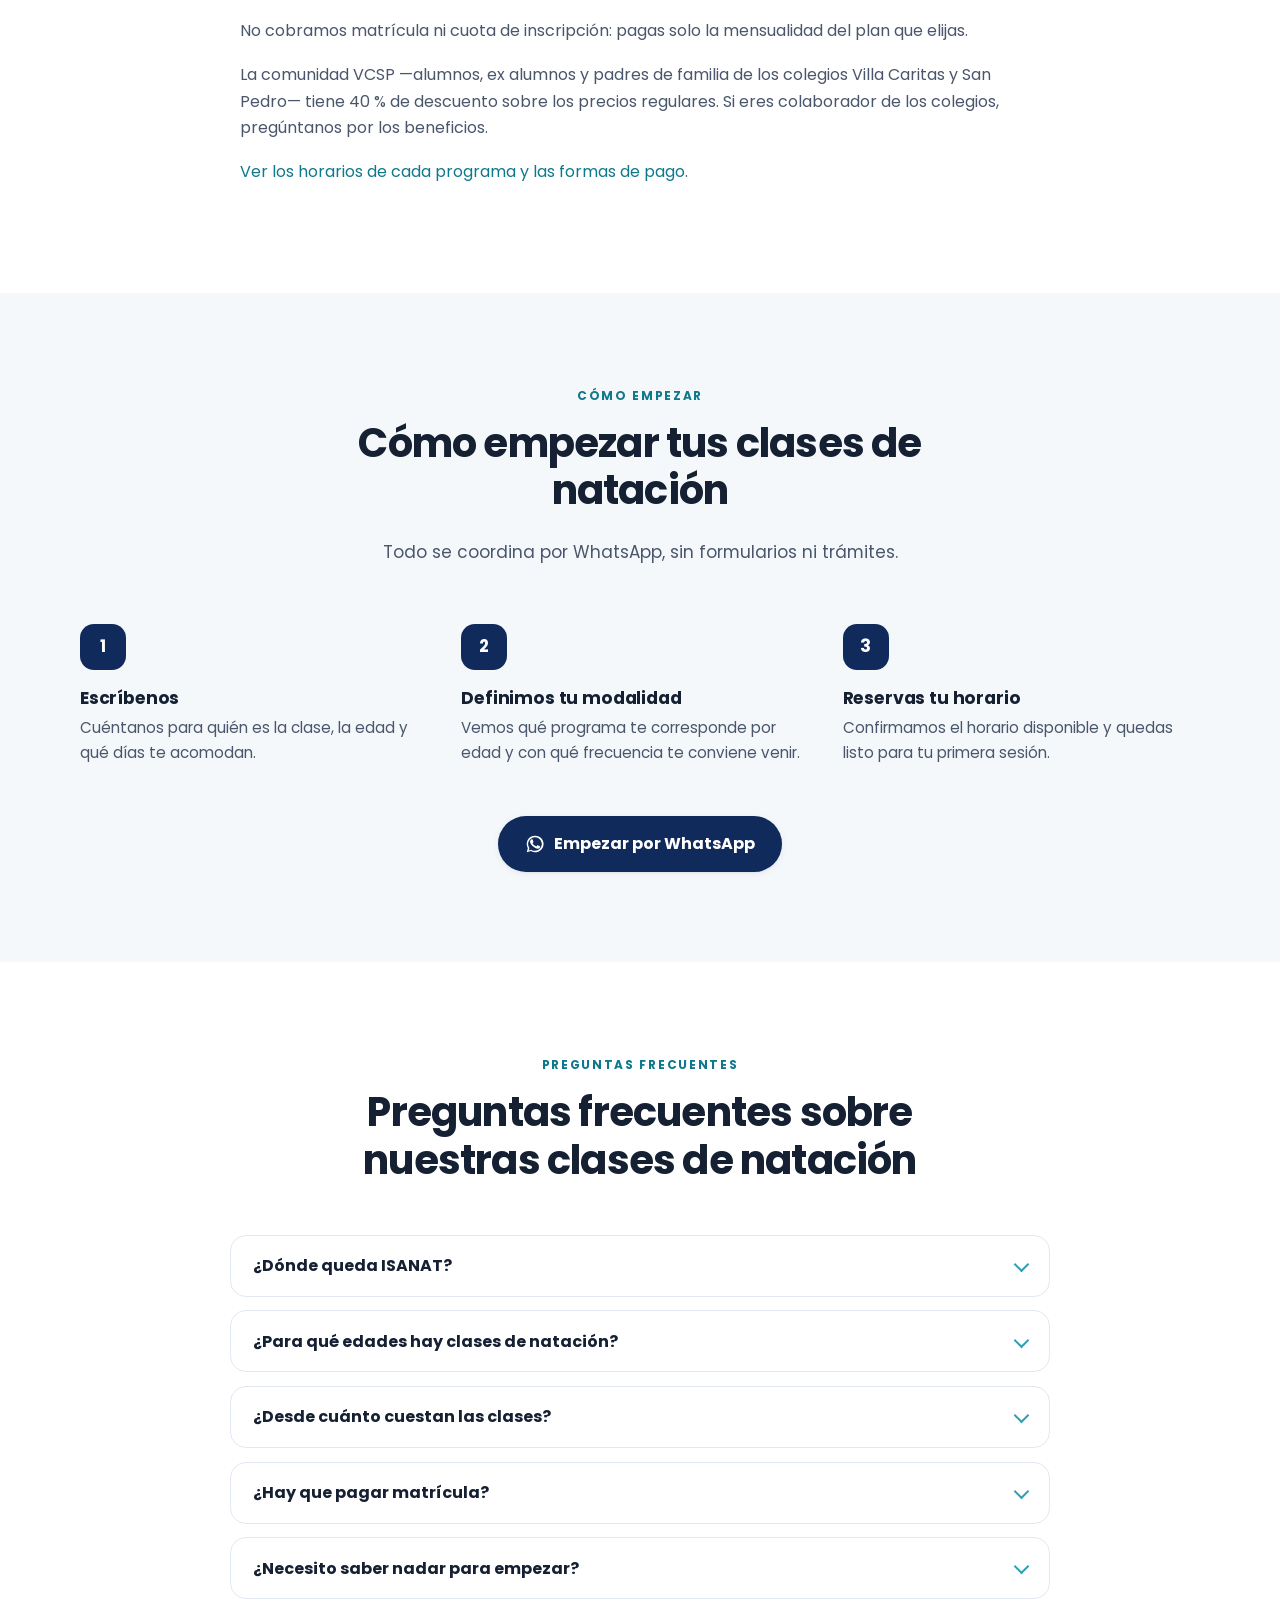
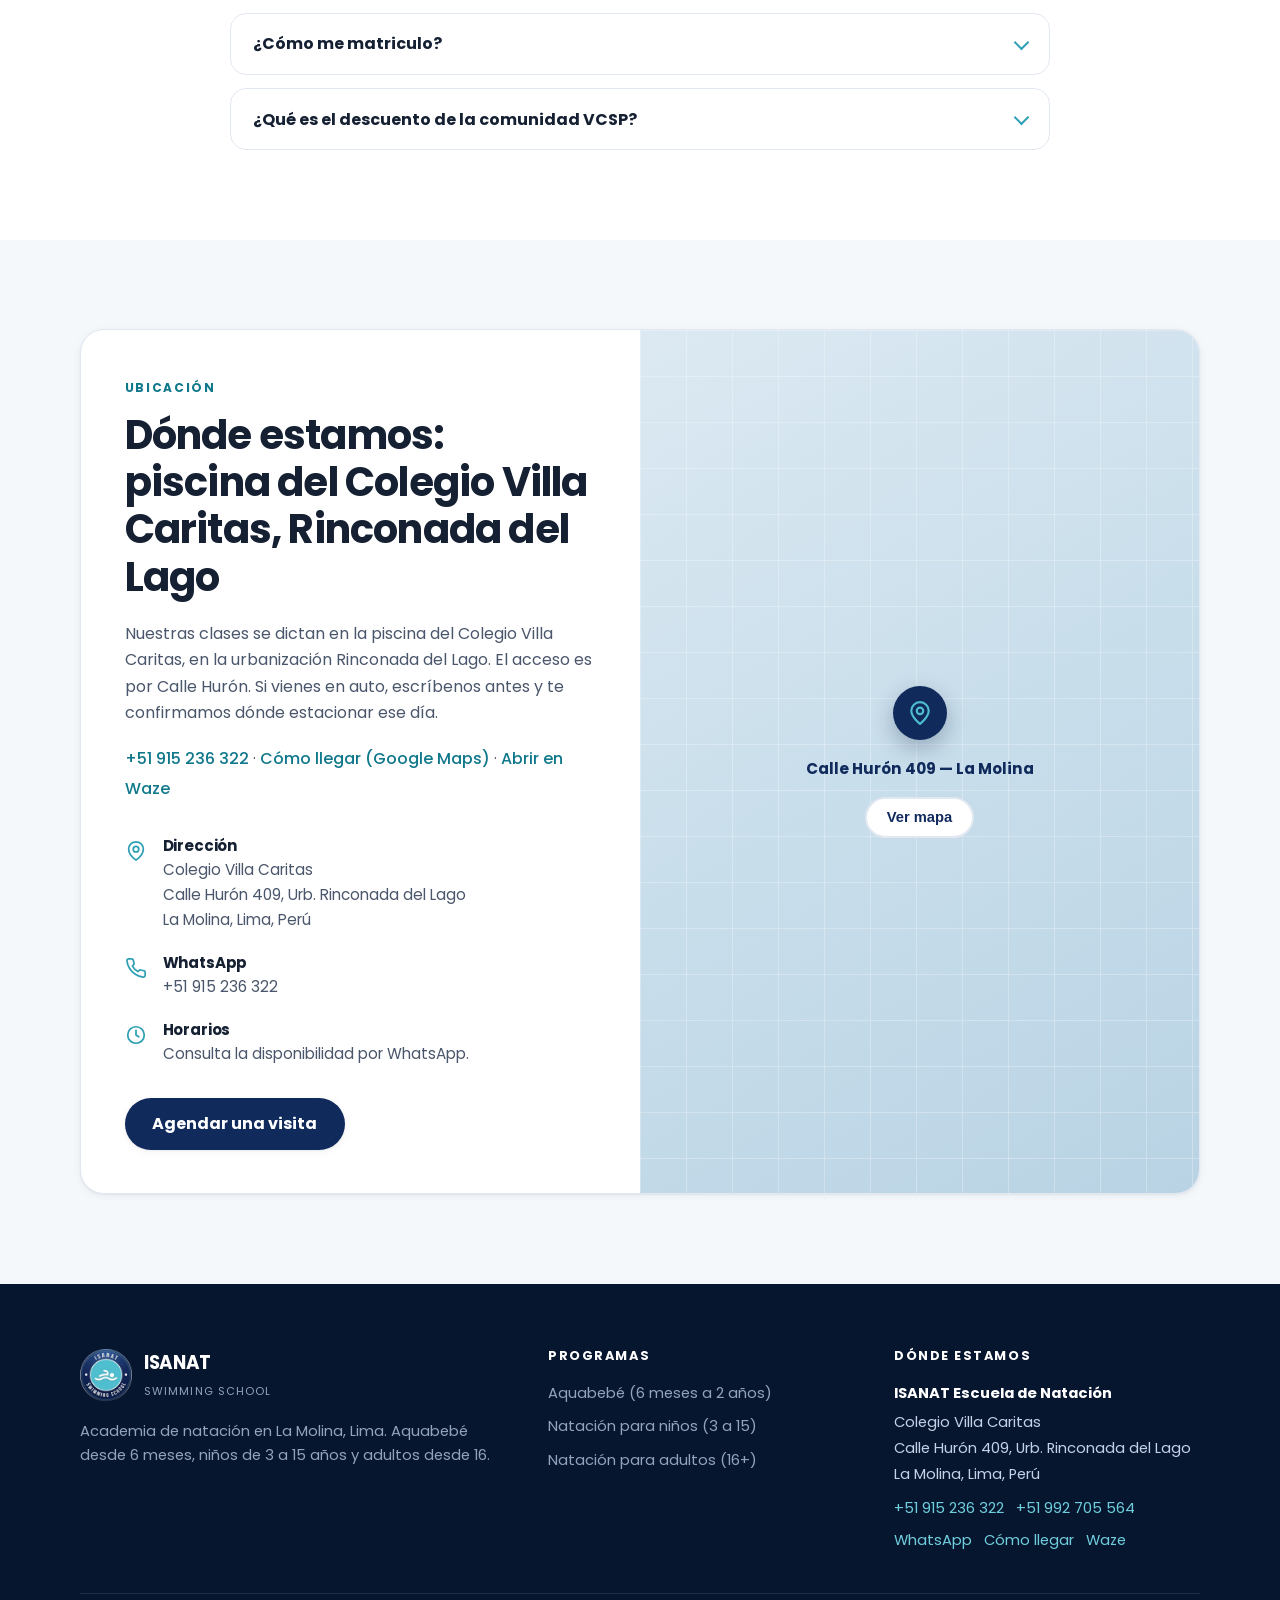
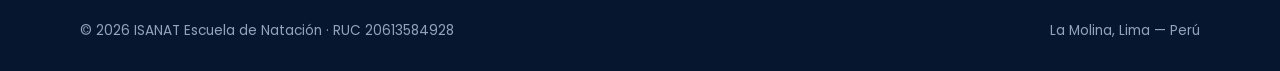
==== commit abd6095f: "v1.2.1 precios mensuales y sin matricula, elimina carpeta de nado libre" ====
--- a/index.html
+++ b/index.html
@@ -4,10 +4,10 @@
 <meta charset="UTF-8">
 <meta name="viewport" content="width=device-width, initial-scale=1">
 
-<!-- ISANAT v1.2.0 · marcador de version: con Ctrl+U en el sitio publicado se ve
+<!-- ISANAT v1.2.1 · marcador de version: con Ctrl+U en el sitio publicado se ve
      que version esta realmente desplegada. Tiene que coincidir con el archivo
      VERSION del repo y con el nombre del zip de la entrega. -->
-<meta name="version" content="1.2.0">
+<meta name="version" content="1.2.1">
 
 <!-- ============================================================
      META TAGS ESENCIALES  (§3.1 del playbook)
@@ -15,7 +15,7 @@
      NO CAMBIAR EL TÍTULO POR AL MENOS 6 MESES (§8)
      ============================================================ -->
 <title>Clases de Natación en La Molina | ISANAT</title>
-<meta name="description" content="Academia de natación en La Molina: aquabebé desde 6 meses, niños de 3 a 15 y adultos. Piscina saludable MINSA en el Colegio Villa Caritas.">
+<meta name="description" content="Academia de natación en La Molina: aquabebé, niños de 3 a 15 y adultos. Desde S/ 280 al mes, sin matrícula. Piscina saludable MINSA.">
 <link rel="canonical" href="https://isanat.pe/">
 <meta name="robots" content="index, follow, max-image-preview:large">
 <meta name="author" content="ISANAT Escuela de Natación">
@@ -207,6 +207,17 @@
                 "@type": "City",
                 "name": "La Molina"
               }
+            },
+            "priceSpecification": {
+              "@type": "UnitPriceSpecification",
+              "minPrice": 280,
+              "maxPrice": 580,
+              "priceCurrency": "PEN",
+              "referenceQuantity": {
+                "@type": "QuantitativeValue",
+                "value": 1,
+                "unitCode": "MON"
+              }
             }
           },
           {
@@ -232,6 +243,17 @@
                 "@type": "City",
                 "name": "La Molina"
               }
+            },
+            "priceSpecification": {
+              "@type": "UnitPriceSpecification",
+              "minPrice": 280,
+              "maxPrice": 580,
+              "priceCurrency": "PEN",
+              "referenceQuantity": {
+                "@type": "QuantitativeValue",
+                "value": 1,
+                "unitCode": "MON"
+              }
             }
           },
           {
@@ -256,6 +278,17 @@
                 "@type": "City",
                 "name": "La Molina"
               }
+            },
+            "priceSpecification": {
+              "@type": "UnitPriceSpecification",
+              "minPrice": 280,
+              "maxPrice": 580,
+              "priceCurrency": "PEN",
+              "referenceQuantity": {
+                "@type": "QuantitativeValue",
+                "value": 1,
+                "unitCode": "MON"
+              }
             }
           }
         ]
@@ -265,10 +298,15 @@
         "priceCurrency": "PEN",
         "price": "280",
         "priceSpecification": {
-          "@type": "PriceSpecification",
+          "@type": "UnitPriceSpecification",
           "minPrice": 280,
           "maxPrice": 580,
-          "priceCurrency": "PEN"
+          "priceCurrency": "PEN",
+          "referenceQuantity": {
+            "@type": "QuantitativeValue",
+            "value": 1,
+            "unitCode": "MON"
+          }
         },
         "availability": "https://schema.org/InStock",
         "url": "https://isanat.pe/horarios-y-precios/"
@@ -309,7 +347,15 @@
           "name": "¿Desde cuánto cuestan las clases?",
           "acceptedAnswer": {
             "@type": "Answer",
-            "text": "Desde S/ 280 por una vez a la semana, y hasta S/ 580 por cinco veces. Es la misma tarifa para los tres programas. Puedes ver el cuadro completo en la página de horarios y precios."
+            "text": "Desde S/ 280 al mes por una vez a la semana, y hasta S/ 580 por cinco veces. Es la misma tarifa para los tres programas. Puedes ver el cuadro completo en la página de horarios y precios."
+          }
+        },
+        {
+          "@type": "Question",
+          "name": "¿Hay que pagar matrícula?",
+          "acceptedAnswer": {
+            "@type": "Answer",
+            "text": "No. No cobramos matrícula ni cuota de inscripción: pagas solo la mensualidad del plan que elijas."
           }
         },
         {
@@ -410,8 +456,8 @@
     <div class="wrap">
       <h1>Clases de natación en La Molina <em>para niños y adultos</em></h1>
       <p>Clases con profesor para bebés desde 6 meses, niños de 3 a 15 años y adultos,
-         en la piscina del Colegio Villa Caritas, Rinconada del Lago. Desde S/ 280 por
-         una vez a la semana.</p>
+         en la piscina del Colegio Villa Caritas, Rinconada del Lago. Desde S/ 280 al
+         mes y sin matrícula.</p>
 
       <div class="hero__actions">
         <a class="btn btn--primary" href="https://wa.me/51915236322?text=Hola%2C%20quisiera%20inscribirme%20en%20las%20clases%20de%20nataci%C3%B3n%20de%20ISANAT."
@@ -570,14 +616,14 @@
       <div class="head-center">
         <span class="eyebrow">Precios</span>
         <h2>Cuánto cuestan las clases de natación</h2>
-        <p class="lead">La misma tarifa para aquabebé, niños y adultos: todas son clases
-           con profesor. El precio depende de cuántas veces por semana vengas.</p>
+        <p class="lead">La misma tarifa mensual para aquabebé, niños y adultos: todas son
+           clases con profesor. El precio depende de cuántas veces por semana vengas.</p>
       </div>
       <div class="prose">
         <div class="table-wrap">
     <table>
-      <caption>Precios regulares · clases con profesor</caption>
-      <thead><tr><th scope="col">Frecuencia</th><th scope="col">Precio</th></tr></thead>
+      <caption>Precios mensuales · clases con profesor</caption>
+      <thead><tr><th scope="col">Frecuencia</th><th scope="col">Precio al mes</th></tr></thead>
       <tbody>
         <tr><th scope="row">1 vez por semana</th><td>S/ 280</td></tr>
         <tr><th scope="row">2 veces por semana</th><td>S/ 380</td></tr>
@@ -586,6 +632,7 @@
       </tbody>
     </table>
   </div>
+  <p>No cobramos matrícula ni cuota de inscripción: pagas solo la mensualidad del plan que elijas.</p>
         <p>La comunidad VCSP —alumnos, ex alumnos y padres de familia de los colegios Villa Caritas y San Pedro— tiene 40 % de descuento sobre los precios regulares. Si eres colaborador de los colegios, pregúntanos por los beneficios.</p>
         <p><a href="/horarios-y-precios/" data-event="ver_horarios_click" data-origen="seccion_precios">Ver los horarios de cada programa y las formas de pago</a>.</p>
       </div>
@@ -657,7 +704,11 @@
         </details>
         <details>
           <summary>¿Desde cuánto cuestan las clases?</summary>
-          <div class="faq__a"><p>Desde S/ 280 por una vez a la semana, y hasta S/ 580 por cinco veces. Es la misma tarifa para los tres programas. Puedes ver el cuadro completo en la página de horarios y precios.</p></div>
+          <div class="faq__a"><p>Desde S/ 280 al mes por una vez a la semana, y hasta S/ 580 por cinco veces. Es la misma tarifa para los tres programas. Puedes ver el cuadro completo en la página de horarios y precios.</p></div>
+        </details>
+        <details>
+          <summary>¿Hay que pagar matrícula?</summary>
+          <div class="faq__a"><p>No. No cobramos matrícula ni cuota de inscripción: pagas solo la mensualidad del plan que elijas.</p></div>
         </details>
         <details>
           <summary>¿Necesito saber nadar para empezar?</summary>
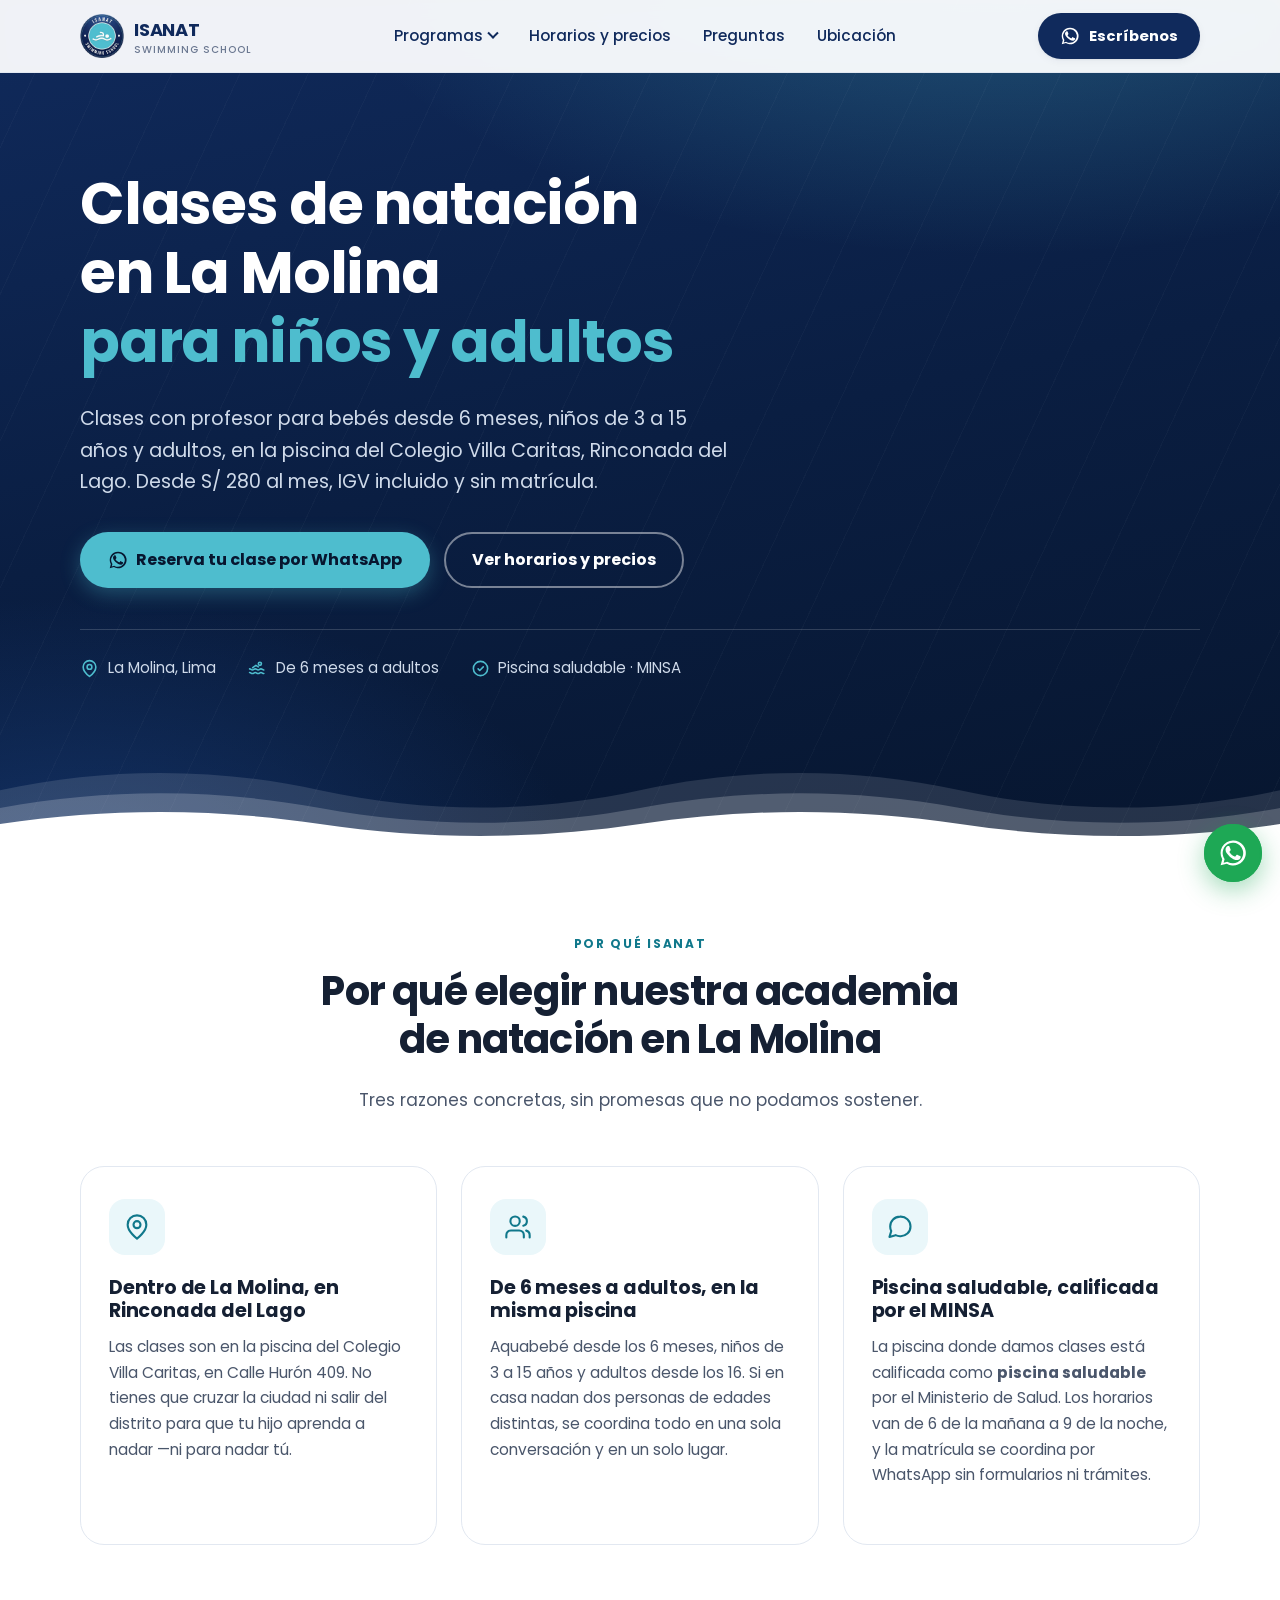
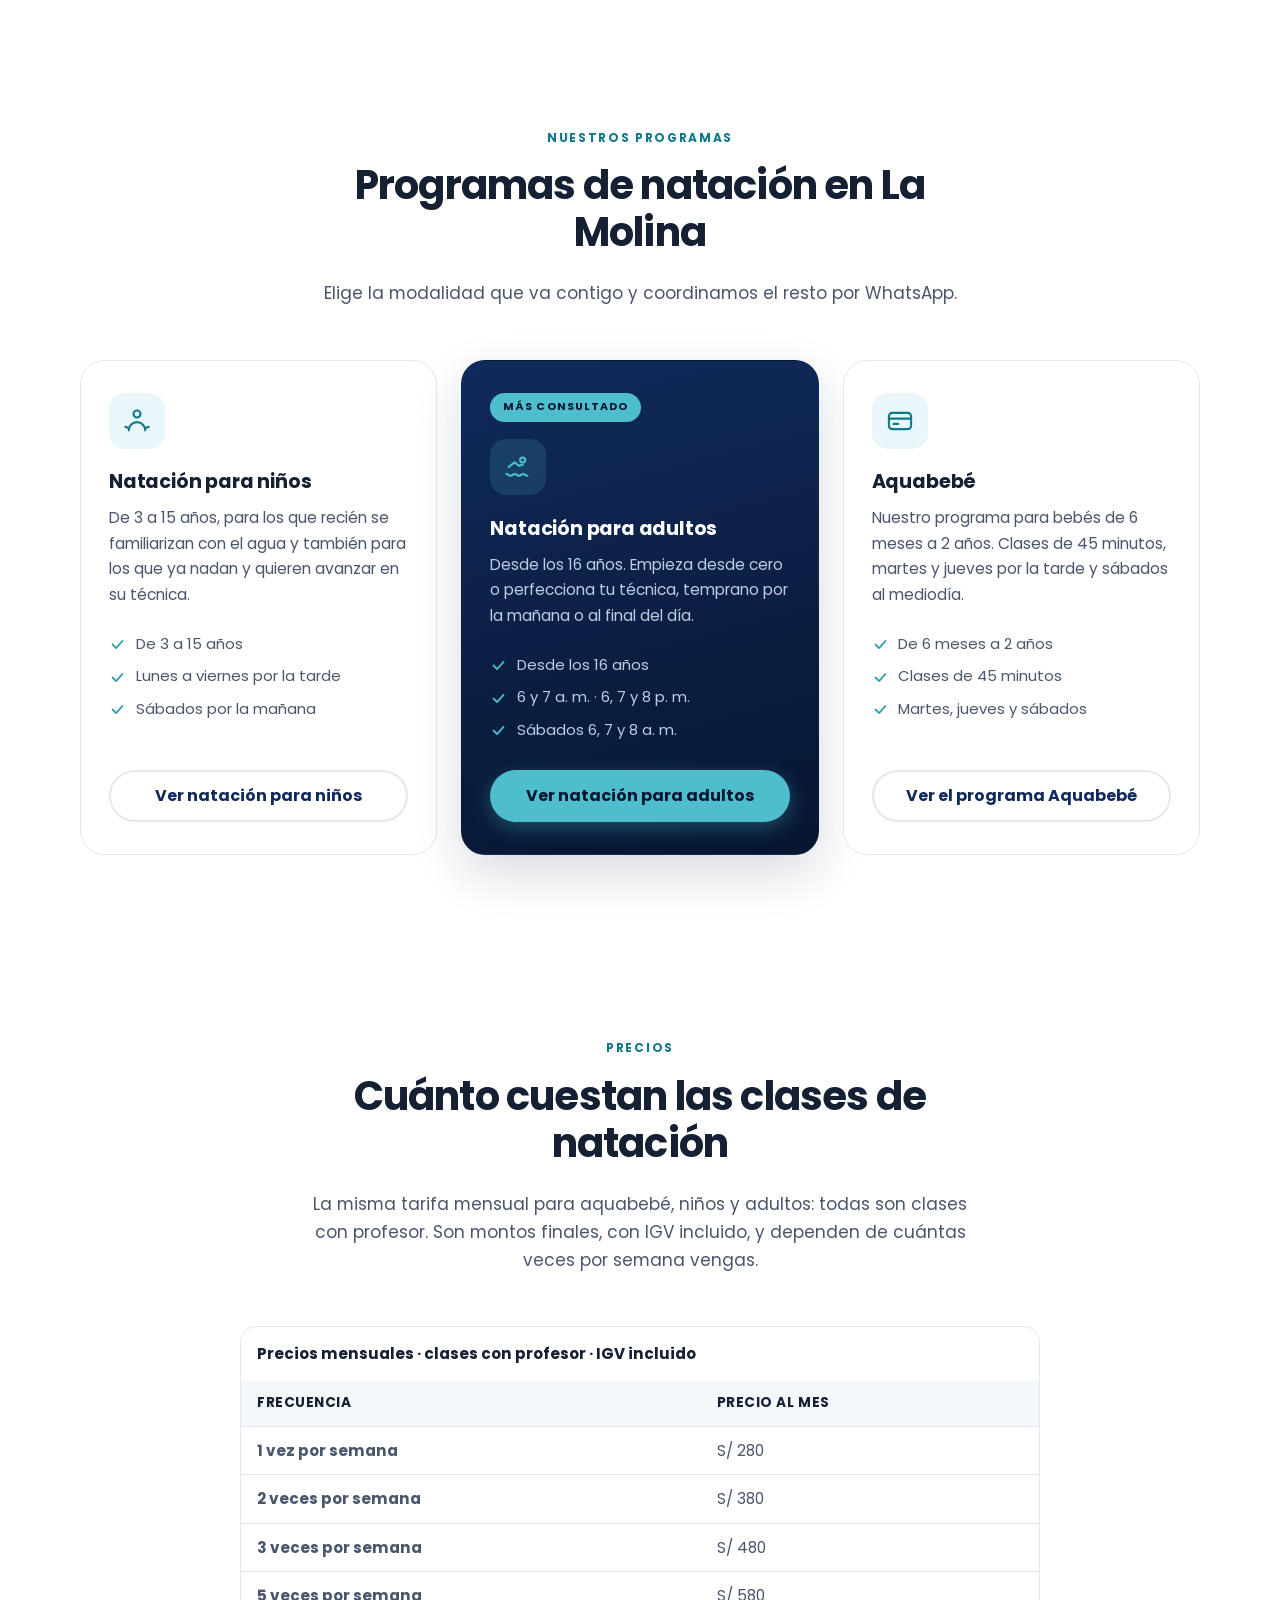
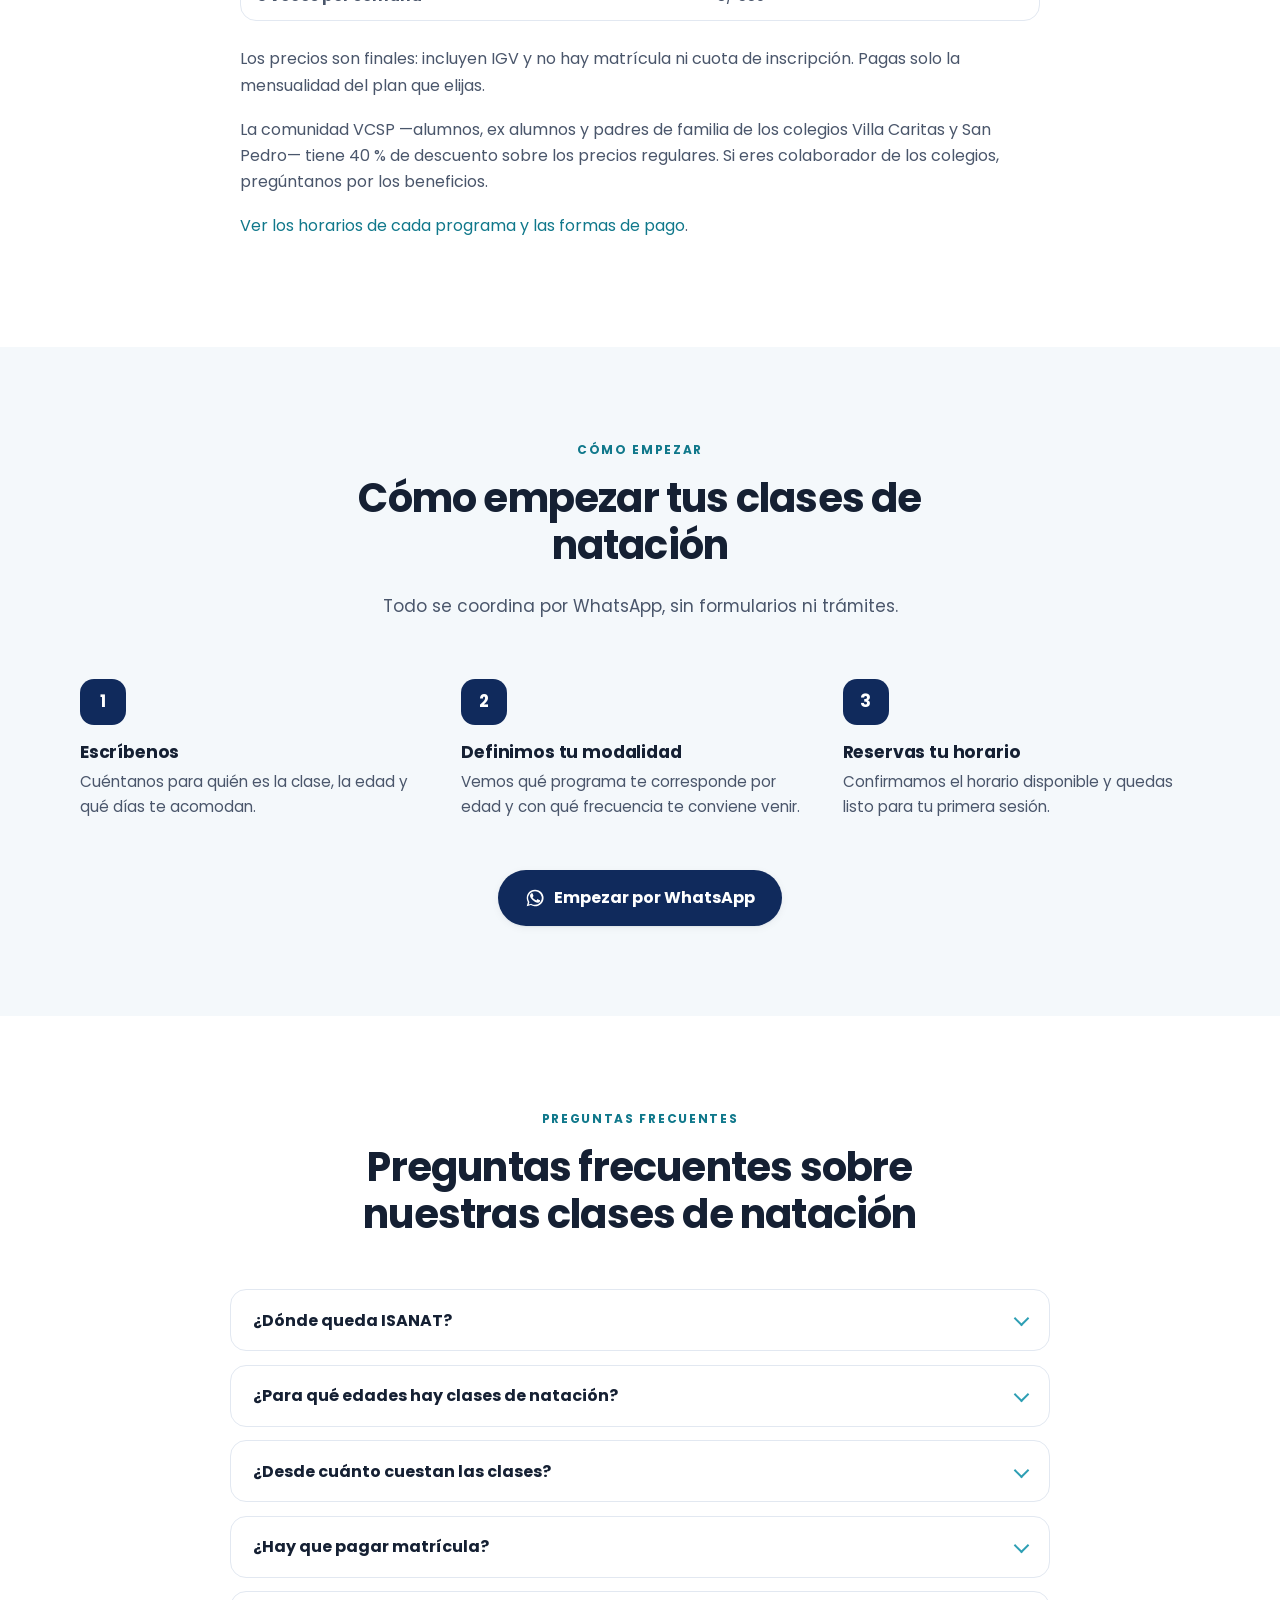
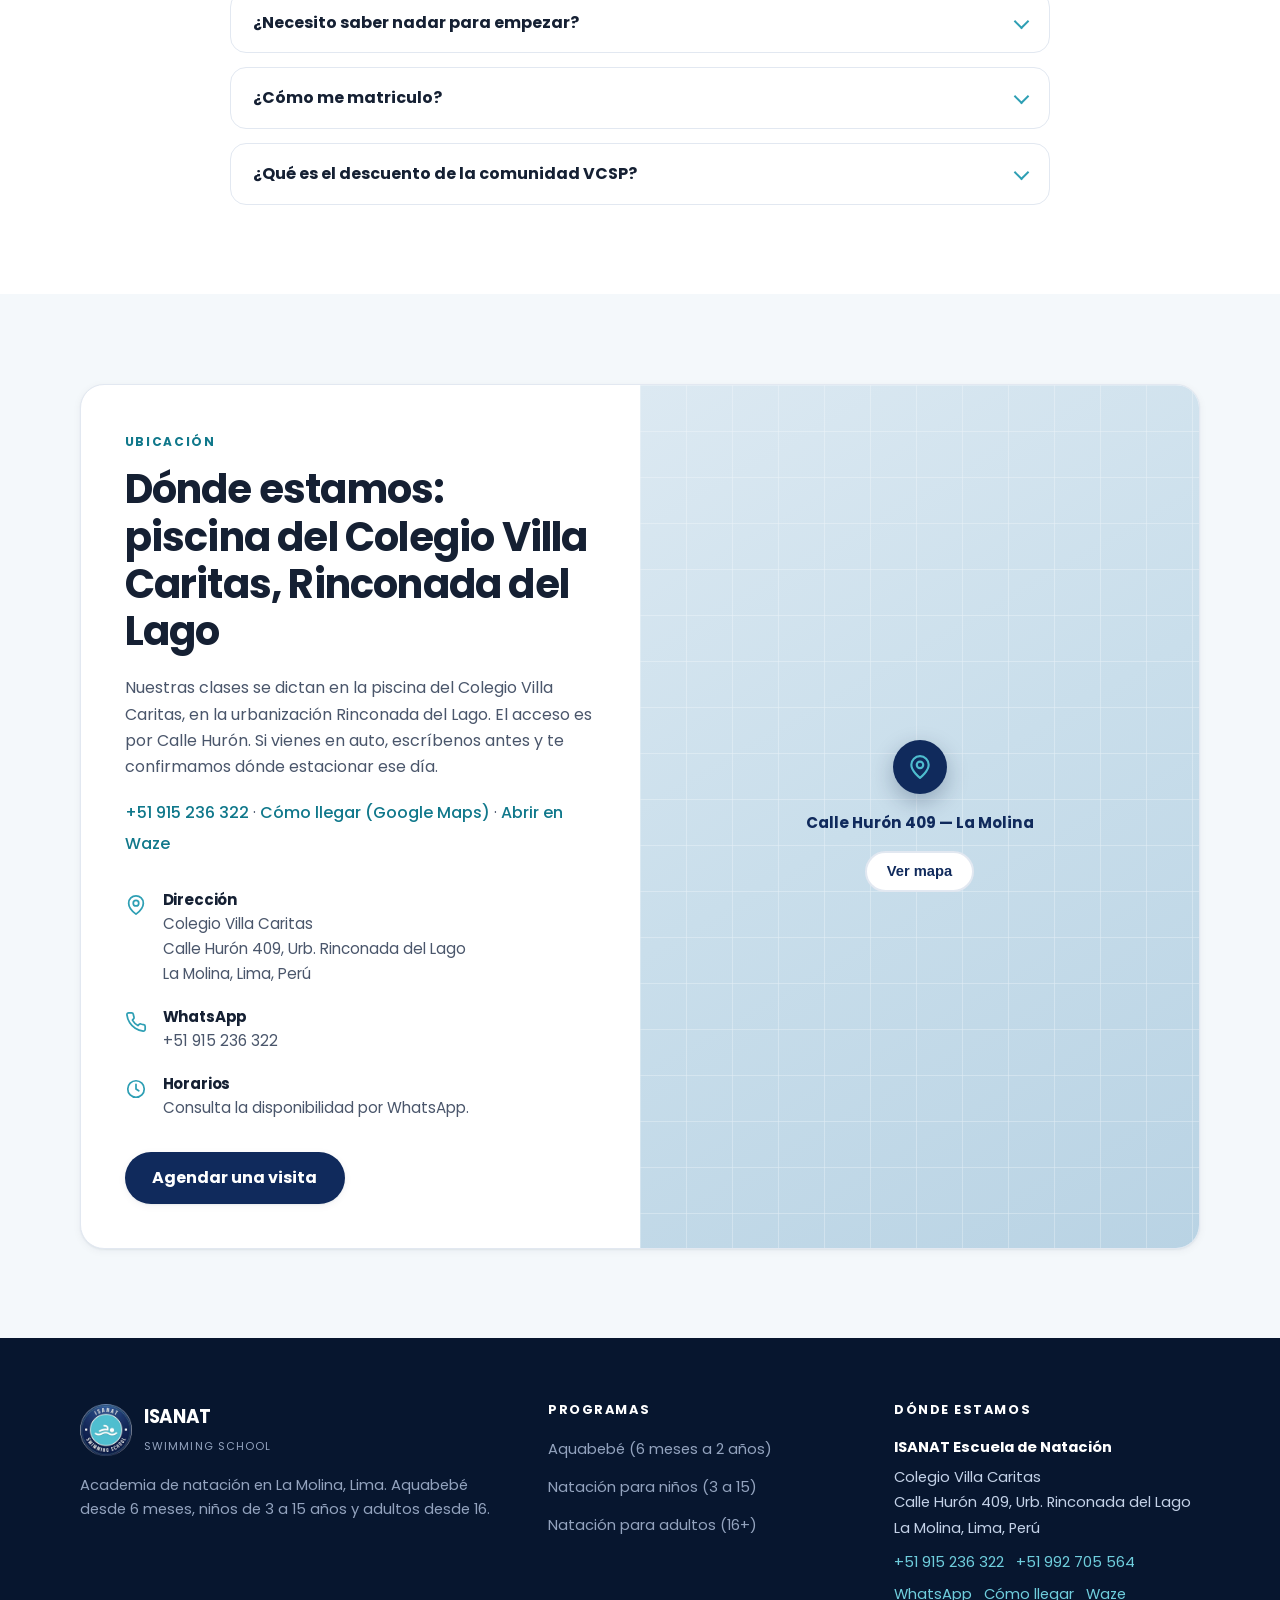
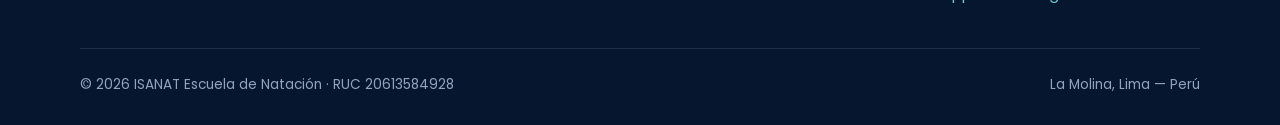
==== commit dc29e78a: "v1.3.0 IGV incluido, CSP con hashes, speculation rules, view transitions y WCAG 2.2" ====
--- a/index.html
+++ b/index.html
@@ -4,10 +4,10 @@
 <meta charset="UTF-8">
 <meta name="viewport" content="width=device-width, initial-scale=1">
 
-<!-- ISANAT v1.2.1 · marcador de version: con Ctrl+U en el sitio publicado se ve
+<!-- ISANAT v1.3.0 · marcador de version: con Ctrl+U en el sitio publicado se ve
      que version esta realmente desplegada. Tiene que coincidir con el archivo
      VERSION del repo y con el nombre del zip de la entrega. -->
-<meta name="version" content="1.2.1">
+<meta name="version" content="1.3.0">
 
 <!-- ============================================================
      META TAGS ESENCIALES  (§3.1 del playbook)
@@ -62,7 +62,18 @@
 <link rel="preload" href="/fonts/poppins-700.woff2" as="font" type="font/woff2" crossorigin>
 <link rel="preload" href="/fonts/poppins-400.woff2" as="font" type="font/woff2" crossorigin>
 
-<link rel="stylesheet" href="/css/site.v1.css">
+<link rel="stylesheet" href="/css/site.v2.css">
+
+<!-- Speculation Rules: al pasar el raton o tocar un enlace interno, el navegador
+     descarga la pagina destino por adelantado. La navegacion entre paginas pasa a
+     ser casi instantanea y mejora el INP medido en campo.
+     Se usa PREFETCH y no PRERENDER a proposito: prerender ejecutaria el JS de la
+     pagina destino, y con ello GA4 podria contar visitas a paginas que nadie llego
+     a abrir. Con la linea base de analitica todavia sin construir, ensuciarla es
+     mas caro que el milisegundo que se gana. Revisar cuando haya datos propios. -->
+<script type="speculationrules">
+{"prefetch":[{"where":{"href_matches":"/*"},"eagerness":"moderate"}]}
+</script>
 
 <!-- ============================================================
      SCHEMA JSON-LD  (§3.3) — validar en search.google.com/test/rich-results
@@ -457,7 +468,7 @@
       <h1>Clases de natación en La Molina <em>para niños y adultos</em></h1>
       <p>Clases con profesor para bebés desde 6 meses, niños de 3 a 15 años y adultos,
          en la piscina del Colegio Villa Caritas, Rinconada del Lago. Desde S/ 280 al
-         mes y sin matrícula.</p>
+         mes, IGV incluido y sin matrícula.</p>
 
       <div class="hero__actions">
         <a class="btn btn--primary" href="https://wa.me/51915236322?text=Hola%2C%20quisiera%20inscribirme%20en%20las%20clases%20de%20nataci%C3%B3n%20de%20ISANAT."
@@ -617,12 +628,13 @@
         <span class="eyebrow">Precios</span>
         <h2>Cuánto cuestan las clases de natación</h2>
         <p class="lead">La misma tarifa mensual para aquabebé, niños y adultos: todas son
-           clases con profesor. El precio depende de cuántas veces por semana vengas.</p>
+           clases con profesor. Son montos finales, con IGV incluido, y dependen de
+           cuántas veces por semana vengas.</p>
       </div>
       <div class="prose">
         <div class="table-wrap">
     <table>
-      <caption>Precios mensuales · clases con profesor</caption>
+      <caption>Precios mensuales · clases con profesor · IGV incluido</caption>
       <thead><tr><th scope="col">Frecuencia</th><th scope="col">Precio al mes</th></tr></thead>
       <tbody>
         <tr><th scope="row">1 vez por semana</th><td>S/ 280</td></tr>
@@ -632,7 +644,7 @@
       </tbody>
     </table>
   </div>
-  <p>No cobramos matrícula ni cuota de inscripción: pagas solo la mensualidad del plan que elijas.</p>
+  <p>Los precios son finales: incluyen IGV y no hay matrícula ni cuota de inscripción. Pagas solo la mensualidad del plan que elijas.</p>
         <p>La comunidad VCSP —alumnos, ex alumnos y padres de familia de los colegios Villa Caritas y San Pedro— tiene 40 % de descuento sobre los precios regulares. Si eres colaborador de los colegios, pregúntanos por los beneficios.</p>
         <p><a href="/horarios-y-precios/" data-event="ver_horarios_click" data-origen="seccion_precios">Ver los horarios de cada programa y las formas de pago</a>.</p>
       </div>
@@ -671,7 +683,7 @@
         </li>
       </ol>
 
-      <div style="text-align:center;margin-top:clamp(32px,4vw,52px)">
+      <div class="cta-centrado">
         <a class="btn btn--navy" href="https://wa.me/51915236322?text=Hola%2C%20quisiera%20empezar%20en%20ISANAT.%20%C2%BFMe%20pueden%20orientar%3F"
            target="_blank" rel="noopener" data-event="whatsapp_click" data-origen="como_empezar">
           <svg viewBox="0 0 24 24" fill="currentColor" aria-hidden="true"><path d="M17.5 14.4c-.3-.1-1.7-.9-2-1s-.5-.1-.7.1-.7 1-.9 1.2-.3.2-.6.1a8.1 8.1 0 0 1-2.4-1.5 9 9 0 0 1-1.7-2c-.1-.3 0-.5.1-.6l.5-.5.3-.5c.1-.2 0-.4 0-.5L9.2 6.9c-.2-.6-.5-.5-.7-.5h-.6a1.1 1.1 0 0 0-.8.4A3.3 3.3 0 0 0 6 9.3a5.8 5.8 0 0 0 1.2 3.1 13.2 13.2 0 0 0 5.1 4.5 8.3 8.3 0 0 0 3.6.7 3 3 0 0 0 2-1.4 2.5 2.5 0 0 0 .2-1.4c-.1-.1-.3-.2-.6-.4Z"/><path d="M12 2a10 10 0 0 0-8.6 15l-1.3 4.8 4.9-1.3A10 10 0 1 0 12 2Zm0 18.2a8.2 8.2 0 0 1-4.2-1.1l-.3-.2-3 .8.8-2.9-.2-.3A8.2 8.2 0 1 1 12 20.2Z"/></svg>
@@ -794,7 +806,7 @@
     <div class="ft__grid">
       <div>
         <div class="ft__brand">
-          <img src="/img/logo.webp" width="52" height="52" alt="Logo de ISANAT Escuela de Natación" loading="lazy">
+          <img src="/img/logo.webp" width="52" height="52" alt="Logo de ISANAT Escuela de Natación" loading="lazy" decoding="async">
           <span><strong>ISANAT</strong><small>Swimming School</small></span>
         </div>
         <p>Academia de natación en La Molina, Lima. Aquabebé desde 6 meses,
--- a/css/site.v2.css
+++ b/css/site.v2.css
@@ -0,0 +1,377 @@
+@font-face{font-family:'Poppins';src:url('/fonts/poppins-400.woff2') format('woff2');font-weight:400;font-style:normal;font-display:swap}
+@font-face{font-family:'Poppins';src:url('/fonts/poppins-500.woff2') format('woff2');font-weight:500;font-style:normal;font-display:swap}
+@font-face{font-family:'Poppins';src:url('/fonts/poppins-700.woff2') format('woff2');font-weight:700;font-style:normal;font-display:swap}
+
+:root{
+  --navy-950:#07162F; --navy-900:#0A1E42; --navy-800:#102A5C;
+  --navy-700:#16376F; --navy-600:#1E4A92;
+  --teal-400:#6FCEDD; --teal-500:#4EBDCE; --teal-600:#2E9FB4; --teal-700:#10788B;
+  --teal-050:#EAF7FA;
+  --ink:#152033; --body:#4A566B; --muted:#6B7891;
+  --line:#E2E8F1; --soft:#F4F8FB; --white:#fff;
+  --wa:#1EA855; --wa-dark:#177F41;
+  --wrap:1160px; --r:16px; --r-lg:24px;
+  --shadow-sm:0 1px 2px rgba(10,30,66,.06),0 2px 8px rgba(10,30,66,.05);
+  --shadow-md:0 4px 12px rgba(10,30,66,.08),0 12px 28px rgba(10,30,66,.08);
+  --shadow-lg:0 18px 48px rgba(10,30,66,.16);
+}
+
+*,*::before,*::after{box-sizing:border-box}
+html{scroll-behavior:smooth;scroll-padding-top:90px;-webkit-text-size-adjust:100%}
+body{margin:0;font-family:'Poppins',system-ui,-apple-system,'Segoe UI',Roboto,sans-serif;
+  color:var(--body);background:var(--white);line-height:1.65;font-size:16px;
+  -webkit-font-smoothing:antialiased}
+img,svg,iframe{max-width:100%;display:block}
+img{height:auto}
+a{color:var(--teal-700);text-decoration:none}
+h1,h2,h3,h4{color:var(--ink);line-height:1.18;margin:0 0 .6em;font-weight:700;letter-spacing:-.02em}
+h2{font-size:clamp(1.65rem,1.1rem + 2.2vw,2.5rem)}
+h3{font-size:1.2rem;letter-spacing:-.01em}
+p{margin:0 0 1.1em}
+ul,ol{margin:0;padding:0;list-style:none}
+
+.wrap{width:100%;max-width:var(--wrap);margin-inline:auto;padding-inline:20px}
+.section{padding-block:clamp(56px,7vw,104px)}
+.section--soft{background:var(--soft)}
+.eyebrow{display:inline-block;font-size:.75rem;font-weight:700;letter-spacing:.14em;
+  text-transform:uppercase;color:var(--teal-700);margin-bottom:.9rem}
+.lead{font-size:1.06rem;color:var(--body);max-width:60ch}
+.head-center{text-align:center;max-width:660px;margin:0 auto clamp(36px,4vw,60px)}
+.head-center .lead{margin-inline:auto}
+
+/* ---------- Botones ---------- */
+.btn{display:inline-flex;align-items:center;justify-content:center;gap:.55rem;
+  font-weight:700;font-size:1rem;line-height:1;padding:1rem 1.6rem;border-radius:999px;
+  border:2px solid transparent;cursor:pointer;transition:transform .18s ease,
+  background-color .18s ease,box-shadow .18s ease,color .18s ease;text-align:center}
+.btn svg{width:20px;height:20px;flex:none}
+.btn:hover{transform:translateY(-2px)}
+.btn--primary{background:var(--teal-500);color:var(--navy-950);box-shadow:0 6px 20px rgba(78,189,206,.32)}
+.btn--primary:hover{background:var(--teal-400);box-shadow:0 10px 26px rgba(78,189,206,.4)}
+.btn--navy{background:var(--navy-800);color:#fff;box-shadow:var(--shadow-sm)}
+.btn--navy:hover{background:var(--navy-700);box-shadow:var(--shadow-md)}
+.btn--ghost{background:transparent;color:#fff;border-color:rgba(255,255,255,.45)}
+.btn--ghost:hover{background:rgba(255,255,255,.12);border-color:#fff}
+.btn--outline{background:#fff;color:var(--navy-800);border-color:var(--line)}
+.btn--outline:hover{border-color:var(--teal-500);color:var(--teal-700)}
+.btn--sm{padding:.7rem 1.25rem;font-size:.92rem}
+.btn--block{width:100%}
+
+:where(a,button,summary,details):focus-visible{outline:3px solid var(--teal-600);
+  outline-offset:3px;border-radius:6px}
+
+.skip{position:absolute;left:-9999px;top:0;background:var(--navy-800);color:#fff;
+  padding:.8rem 1.2rem;z-index:200;border-radius:0 0 8px 0;font-weight:600}
+.skip:focus{left:0}
+
+/* ---------- Header ---------- */
+.hdr{position:fixed;inset:0 0 auto;z-index:100;background:rgba(255,255,255,.94);
+  backdrop-filter:saturate(160%) blur(10px);border-bottom:1px solid var(--line)}
+.hdr__in{display:flex;align-items:center;justify-content:space-between;gap:1rem;height:72px}
+.brand{display:flex;align-items:center;gap:.65rem;font-weight:700;color:var(--navy-800);
+  letter-spacing:-.02em;font-size:1.12rem}
+.brand img{width:44px;height:44px}
+.brand span small{display:block;font-size:.62rem;font-weight:500;color:var(--muted);
+  letter-spacing:.1em;text-transform:uppercase;line-height:1.3}
+.nav{display:flex;align-items:center;gap:2rem}
+.nav a{color:var(--navy-800);font-weight:500;font-size:.96rem;position:relative;padding-block:.3rem}
+.nav a::after{content:"";position:absolute;left:0;bottom:0;height:2px;width:0;
+  background:var(--teal-500);transition:width .22s ease}
+.nav a:hover::after{width:100%}
+.nav .btn{display:none}  /* solo aparece dentro del menú móvil */
+.hdr__cta{display:flex;align-items:center;gap:.75rem}
+.burger{display:none;background:none;border:0;padding:.5rem;cursor:pointer;color:var(--navy-800)}
+.burger svg{width:26px;height:26px}
+
+/* ---------- Hero ---------- */
+.hero{position:relative;background:
+    radial-gradient(1100px 520px at 78% -8%,rgba(78,189,206,.34),transparent 62%),
+    radial-gradient(760px 420px at 6% 104%,rgba(30,74,146,.5),transparent 66%),
+    linear-gradient(168deg,var(--navy-800) 0%,var(--navy-900) 52%,var(--navy-950) 100%);
+  color:#fff;padding-top:clamp(120px,14vw,170px);padding-bottom:clamp(110px,13vw,160px);
+  overflow:hidden;isolation:isolate}
+.hero::before{content:"";position:absolute;inset:0;z-index:-1;opacity:.5;
+  background-image:
+    repeating-linear-gradient(115deg,rgba(255,255,255,.05) 0 1px,transparent 1px 62px);}
+.hero h1{color:#fff;font-size:clamp(2.1rem,1.2rem + 3.9vw,3.65rem);margin-bottom:.45em;max-width:16ch}
+.hero h1 em{font-style:normal;color:var(--teal-500);display:block}
+.hero p{color:#CFDAEA;font-size:clamp(1.02rem,.97rem + .3vw,1.2rem);max-width:54ch;margin-bottom:2.1rem}
+.hero__actions{display:flex;flex-wrap:wrap;gap:.9rem;margin-bottom:2.6rem}
+.hero__facts{display:flex;flex-wrap:wrap;gap:.6rem 2rem;padding-top:1.6rem;
+  border-top:1px solid rgba(255,255,255,.16)}
+.hero__facts li{display:flex;align-items:center;gap:.55rem;color:#CFDAEA;font-size:.94rem}
+.hero__facts svg{width:19px;height:19px;color:var(--teal-500);flex:none}
+.waves{position:absolute;left:0;right:0;bottom:-1px;z-index:1;width:100%;height:auto;
+  pointer-events:none;display:block}
+
+/* ---------- Programas ---------- */
+.cards{display:grid;grid-template-columns:repeat(auto-fit,minmax(290px,1fr));gap:1.5rem}
+.card{background:#fff;border:1px solid var(--line);border-radius:var(--r-lg);padding:2rem 1.75rem;
+  height:100%;display:flex;flex-direction:column;transition:transform .22s ease,box-shadow .22s ease,border-color .22s ease}
+.card:hover{transform:translateY(-5px);box-shadow:var(--shadow-md);border-color:transparent}
+.card__icon{width:56px;height:56px;border-radius:16px;background:var(--teal-050);
+  display:grid;place-items:center;margin-bottom:1.4rem;color:var(--teal-700)}
+.card__icon svg{width:28px;height:28px}
+.card p{font-size:.97rem;margin-bottom:1.5rem}
+.card__list{margin-bottom:1.75rem;display:grid;gap:.5rem}
+.card__list li{display:flex;gap:.6rem;font-size:.93rem;color:var(--body)}
+.card__list svg{width:17px;height:17px;color:var(--teal-600);flex:none;margin-top:.28rem}
+.card .btn{margin-top:auto}
+.card--feature{background:linear-gradient(165deg,var(--navy-800),var(--navy-950));
+  border-color:transparent;color:#CFDAEA;box-shadow:var(--shadow-lg)}
+.card--feature h3{color:#fff}
+.card--feature p,.card--feature .card__list li{color:#BECCE2}
+.card--feature .card__icon{background:rgba(78,189,206,.16);color:var(--teal-500)}
+.card--feature .card__list svg{color:var(--teal-500)}
+.card--feature:hover{box-shadow:0 24px 60px rgba(7,22,47,.3)}
+.tag{align-self:flex-start;font-size:.68rem;font-weight:700;letter-spacing:.1em;text-transform:uppercase;
+  background:var(--teal-500);color:var(--navy-950);padding:.35rem .8rem;border-radius:999px;margin-bottom:1.1rem}
+
+/* ---------- Pasos ---------- */
+.steps{display:grid;grid-template-columns:repeat(auto-fit,minmax(240px,1fr));gap:1.5rem;list-style:none}
+.step{position:relative;padding-top:.4rem}
+.step__n{width:46px;height:46px;border-radius:14px;background:var(--navy-800);color:#fff;
+  font-weight:700;display:grid;place-items:center;margin-bottom:1.1rem;font-size:1.05rem}
+.step h3{font-size:1.08rem;margin-bottom:.4rem}
+.step p{font-size:.95rem;margin:0}
+
+/* ---------- FAQ ---------- */
+.faq{max-width:820px;margin-inline:auto;display:grid;gap:.85rem}
+.faq details{background:#fff;border:1px solid var(--line);border-radius:var(--r);overflow:hidden;
+  transition:border-color .2s ease,box-shadow .2s ease}
+.faq details[open]{border-color:var(--teal-500);box-shadow:var(--shadow-sm)}
+.faq summary{cursor:pointer;list-style:none;padding:1.15rem 3.2rem 1.15rem 1.4rem;
+  font-weight:600;color:var(--ink);position:relative;font-size:1rem;line-height:1.45}
+.faq summary::-webkit-details-marker{display:none}
+.faq summary::after{content:"";position:absolute;right:1.4rem;top:1.45rem;width:11px;height:11px;
+  border-right:2.5px solid var(--teal-600);border-bottom:2.5px solid var(--teal-600);
+  transform:rotate(45deg);transition:transform .22s ease}
+.faq details[open] summary::after{transform:rotate(-135deg);top:1.6rem}
+.faq__a{padding:0 1.4rem 1.35rem;font-size:.96rem}
+.faq__a p:last-child{margin-bottom:0}
+
+/* ---------- Ubicación ---------- */
+.place{display:grid;grid-template-columns:1fr 1fr;gap:0;background:#fff;
+  border:1px solid var(--line);border-radius:var(--r-lg);overflow:hidden;box-shadow:var(--shadow-sm)}
+.place__info{padding:clamp(28px,3.4vw,52px)}
+.place__info h2{margin-bottom:.5em}
+.data{display:grid;gap:1.35rem;margin:2rem 0}
+.data li{display:flex;gap:1rem}
+.data svg{width:22px;height:22px;color:var(--teal-600);flex:none;margin-top:.2rem}
+.data h3{font-size:.94rem;margin:0 0 .15rem;color:var(--ink)}
+.data p{margin:0;font-size:.95rem}
+.map{position:relative;min-height:380px;background:
+    linear-gradient(150deg,#DCE9F2 0%,#C9DEEB 48%,#B9D3E4 100%);display:grid;place-items:center}
+.map::before{content:"";position:absolute;inset:0;opacity:.5;background-image:
+  linear-gradient(rgba(255,255,255,.55) 1.5px,transparent 1.5px),
+  linear-gradient(90deg,rgba(255,255,255,.55) 1.5px,transparent 1.5px);background-size:46px 46px}
+.map__facade{position:relative;text-align:center;padding:1.5rem}
+.map__pin{width:54px;height:54px;margin:0 auto 1rem;border-radius:50%;background:var(--navy-800);
+  display:grid;place-items:center;box-shadow:0 8px 22px rgba(10,30,66,.28)}
+.map__pin svg{width:26px;height:26px;color:var(--teal-500)}
+.map__facade p{color:var(--navy-800);font-weight:600;font-size:.95rem;margin-bottom:1rem}
+.map iframe{position:absolute;inset:0;width:100%;height:100%;border:0}
+
+/* ---------- Footer ---------- */
+.ft{background:var(--navy-950);color:#93A3BE;padding-block:clamp(44px,5vw,68px) 28px;font-size:.92rem}
+.ft__grid{display:grid;grid-template-columns:1.4fr 1fr 1fr;gap:2.5rem;padding-bottom:2.5rem}
+.ft h3,.ft h4{color:#fff;font-size:.8rem;letter-spacing:.12em;text-transform:uppercase;
+  margin-bottom:1.1rem;font-weight:700}
+.ft a{color:#93A3BE;transition:color .18s ease}
+.ft a:hover{color:var(--teal-500)}
+.ft__brand{display:flex;align-items:center;gap:.75rem;margin-bottom:1rem}
+.ft__brand img{width:52px;height:52px}
+.ft__brand strong{color:#fff;font-size:1.15rem;display:block;letter-spacing:-.02em}
+.ft__brand small{font-size:.68rem;letter-spacing:.1em;text-transform:uppercase;color:#93A3BE}
+.ft__links{display:grid;gap:.6rem}
+.ft__social{display:flex;gap:.75rem;margin-top:1.2rem}
+.ft__social a{width:40px;height:40px;border-radius:50%;background:rgba(255,255,255,.07);
+  display:grid;place-items:center;transition:background .18s ease,transform .18s ease}
+.ft__social a:hover{background:var(--teal-600);transform:translateY(-2px)}
+.ft__social svg{width:19px;height:19px;color:#fff}
+.ft__bottom{border-top:1px solid rgba(255,255,255,.1);padding-top:1.6rem;
+  display:flex;flex-wrap:wrap;gap:.6rem 1.5rem;justify-content:space-between;font-size:.85rem}
+
+/* ---------- WhatsApp flotante ---------- */
+.wa-float{position:fixed;right:18px;bottom:18px;z-index:99;width:58px;height:58px;border-radius:50%;
+  background:var(--wa);display:grid;place-items:center;box-shadow:0 8px 26px rgba(30,168,85,.42);
+  transition:transform .2s ease,background .2s ease}
+.wa-float:hover{background:var(--wa-dark);transform:scale(1.07)}
+.wa-float svg{width:30px;height:30px;color:#fff}
+.wa-float::after{content:"";position:absolute;inset:0;border-radius:50%;
+  border:2px solid var(--wa);animation:ping 2.6s cubic-bezier(0,0,.2,1) infinite}
+@keyframes ping{0%{transform:scale(1);opacity:.7}70%,100%{transform:scale(1.55);opacity:0}}
+
+/* ---------- Responsive ---------- */
+@media (max-width:900px){
+  .place{grid-template-columns:1fr}
+  .map{min-height:300px}
+  .ft__grid{grid-template-columns:1fr 1fr;gap:2rem}
+}
+@media (max-width:768px){
+  .burger{display:block}
+  .nav{position:fixed;inset:72px 0 auto;flex-direction:column;align-items:stretch;gap:0;
+    background:#fff;border-bottom:1px solid var(--line);padding:.5rem 20px 1.25rem;
+    box-shadow:var(--shadow-md);transform:translateY(-130%);transition:transform .28s ease;visibility:hidden}
+  .nav[data-open="true"]{transform:translateY(0);visibility:visible}
+  .nav a{padding:.95rem 0;border-bottom:1px solid var(--line);font-size:1.02rem}
+  .nav a::after{display:none}
+  .nav .btn{display:inline-flex;margin-top:1rem;border-bottom:0}
+  .hdr__cta .btn{display:none}
+  .hero__actions .btn{width:100%}
+  .ft__grid{grid-template-columns:1fr}
+  .ft__bottom{justify-content:center;text-align:center}
+}
+@media (prefers-reduced-motion:reduce){
+  html{scroll-behavior:auto}
+  *,*::before,*::after{animation-duration:.001ms!important;animation-iteration-count:1!important;
+    transition-duration:.001ms!important}
+  .btn:hover,.card:hover,.wa-float:hover{transform:none}
+}
+
+/* =====================================================================
+   COMPONENTES MULTI-PÁGINA  (añadidos al pasar de one-page a 4 páginas)
+   ===================================================================== */
+
+/* ---- Menú desplegable de Programas (sin JS para abrir: <details>) ---- */
+.nav__group{position:relative}
+.nav__group>summary{list-style:none;cursor:pointer;color:var(--navy-800);font-weight:500;
+  font-size:.96rem;padding-block:.3rem;display:inline-flex;align-items:center;gap:.35rem}
+.nav__group>summary::-webkit-details-marker{display:none}
+.nav__group>summary::after{content:"";width:8px;height:8px;border-right:2px solid currentColor;
+  border-bottom:2px solid currentColor;transform:rotate(45deg) translate(-2px,-2px);
+  transition:transform .2s ease}
+.nav__group[open]>summary::after{transform:rotate(-135deg) translate(-2px,-2px)}
+.nav__group>summary:focus-visible{outline:2px solid var(--teal-600);outline-offset:3px;border-radius:4px}
+.nav__sub{position:absolute;top:calc(100% + 14px);left:-16px;min-width:270px;margin:0;padding:.5rem;
+  list-style:none;background:#fff;border:1px solid var(--line);border-radius:var(--r);
+  box-shadow:var(--shadow-md);z-index:120}
+.nav__sub li{margin:0}
+.nav__sub a{display:block;padding:.6rem .75rem;border-radius:10px;font-size:.94rem;
+  color:var(--navy-800);white-space:nowrap}
+.nav__sub a::after{display:none}
+.nav__sub a:hover,.nav__sub a:focus-visible{background:var(--teal-050);color:var(--teal-700)}
+.nav a[aria-current="page"],.nav__sub a[aria-current="page"]{color:var(--teal-700);font-weight:700}
+
+/* ---- Migas de pan ---- */
+.crumbs{padding:calc(72px + 1.25rem) 0 0}
+.crumbs ol{display:flex;flex-wrap:wrap;align-items:center;gap:.45rem;margin:0;padding:0;list-style:none;
+  font-size:.85rem;color:var(--muted)}
+.crumbs li{display:flex;align-items:center;gap:.45rem}
+.crumbs li+li::before{content:"›";color:var(--line);font-size:1.1rem;line-height:1}
+.crumbs a{color:var(--teal-700)}
+.crumbs a:hover{text-decoration:underline}
+.crumbs [aria-current="page"]{color:var(--body)}
+
+/* ---- Cabecera de página interior ---- */
+.page-head{padding:1.5rem 0 0}
+.page-head h1{font-size:clamp(1.9rem,1.2rem + 2.8vw,3rem);margin-bottom:.5rem}
+.page-head .lead{font-size:clamp(1.02rem,.98rem + .3vw,1.15rem);color:var(--body);max-width:62ch}
+.page-head .hero__actions{margin-top:1.75rem}
+
+/* ---- Cuerpo de texto largo ---- */
+.wrap--narrow{max-width:840px}
+.prose{max-width:70ch}
+.wrap--narrow .prose{max-width:none}
+.prose h2{font-size:clamp(1.4rem,1.1rem + 1.2vw,1.85rem);margin-top:2.4em}
+.prose h2:first-child{margin-top:0}
+.prose h3{margin-top:1.8em;font-size:1.08rem}
+.prose ul,.prose ol{margin:0 0 1.2em;padding-left:1.35rem}
+.prose ul{list-style:disc}
+.prose ol{list-style:decimal}
+.prose li{margin-bottom:.5em}
+.prose li::marker{color:var(--teal-600)}
+.prose strong{color:var(--ink)}
+
+/* ---- Aviso "esto lo confirmamos contigo" ---- */
+.callout{border-left:4px solid var(--teal-500);background:var(--teal-050);
+  padding:1.1rem 1.25rem;border-radius:0 var(--r) var(--r) 0;margin:0 0 1.6em}
+.callout p{margin:0;color:#0F3F4C}
+.callout p+p{margin-top:.6em}
+
+/* ---- Bloque NAP del pie ---- */
+.nap{font-style:normal;line-height:1.75;color:#C4D2E8}
+.nap strong{color:#fff;display:block;margin-bottom:.25rem}
+.nap a{color:var(--teal-400)}
+.nap a:hover{color:#fff;text-decoration:underline}
+.nap__links{margin-top:.5rem;display:flex;flex-wrap:wrap;gap:.4rem .75rem}
+
+/* ---- Enlaces a los otros programas ---- */
+.crosslinks{display:grid;grid-template-columns:repeat(auto-fit,minmax(240px,1fr));gap:1rem;
+  margin:2.5rem 0 0;padding:0;list-style:none}
+.crosslinks li{margin:0}
+.crosslinks a{display:block;height:100%;padding:1.15rem 1.25rem;background:#fff;
+  border:1px solid var(--line);border-radius:var(--r);box-shadow:var(--shadow-sm);
+  color:var(--navy-800);font-weight:600;transition:box-shadow .2s ease,transform .2s ease}
+.crosslinks a:hover{box-shadow:var(--shadow-md);transform:translateY(-2px);color:var(--teal-700)}
+.crosslinks span{display:block;font-weight:400;font-size:.9rem;color:var(--body);margin-top:.3rem}
+
+/* ---- Barra de acción fija en móvil (solo páginas de programa) ---- */
+.cta-bar{display:none}
+@media (max-width:768px){
+  body.has-cta-bar{padding-bottom:76px}
+  body.has-cta-bar .wa-float{display:none}
+  .cta-bar{display:block;position:fixed;left:0;right:0;bottom:0;z-index:98;
+    background:rgba(255,255,255,.97);border-top:1px solid var(--line);
+    padding:.7rem 20px calc(.7rem + env(safe-area-inset-bottom,0px));
+    box-shadow:0 -6px 24px rgba(10,30,66,.1)}
+  .cta-bar .btn{width:100%}
+}
+
+/* ---- Tablas (horarios y precios, cuando existan los datos) ---- */
+.table-wrap{overflow-x:auto;margin:0 0 1.6em;border:1px solid var(--line);border-radius:var(--r)}
+.table-wrap table{border-collapse:collapse;width:100%;min-width:480px;font-size:.95rem}
+.table-wrap caption{text-align:left;padding:.9rem 1rem;font-weight:700;color:var(--ink)}
+.table-wrap th,.table-wrap td{padding:.7rem 1rem;text-align:left;border-bottom:1px solid var(--line)}
+.table-wrap thead th{background:var(--soft);color:var(--ink);font-size:.85rem;
+  text-transform:uppercase;letter-spacing:.04em}
+.table-wrap tbody tr:last-child th,.table-wrap tbody tr:last-child td{border-bottom:0}
+
+@media (max-width:768px){
+  .nav__group{border-bottom:1px solid var(--line)}
+  .nav__group>summary{padding:.95rem 0;font-size:1.02rem;justify-content:space-between}
+  .nav__sub{position:static;min-width:0;border:0;box-shadow:none;padding:0 0 .6rem .9rem;
+    border-left:2px solid var(--teal-050);margin-left:.2rem}
+  .nav__sub a{padding:.55rem 0;white-space:normal;border-bottom:0}
+  .crumbs{padding-top:calc(72px + 1rem)}
+}
+
+/* ---- Bloque de contacto dentro del cuerpo de texto ---- */
+.nap-body{color:var(--body);line-height:1.9}
+.nap-body a{font-weight:500}
+.nap-body a:hover{text-decoration:underline}
+
+/* =====================================================================
+   v1.3.0 — accesibilidad y navegación entre páginas
+   ===================================================================== */
+
+/* ---- WCAG 2.2 · 2.5.8 Objetivo (mínimo): 24×24 CSS px ----
+   Los enlaces del pie iban en una lista y medían 209×20. Los enlaces dentro de
+   un párrafo (el NAP, los del cuerpo) están exentos por la propia norma, porque
+   su alto lo fija el interlineado del texto que los rodea. Estos no lo estaban. */
+.ft__links a{display:inline-block;min-height:24px;padding-block:2px}
+.nav__sub a{min-height:24px}
+.crumbs a{display:inline-block;min-height:24px;padding-block:2px}
+
+/* ---- Transiciones entre documentos ----
+   Mejora progresiva pura: el navegador que no la soporta ignora la regla y
+   navega como siempre. Hace que ir de la home a un programa se sienta continuo
+   en vez de un parpadeo en blanco. */
+@view-transition{navigation:auto}
+
+/* La cabecera es la misma en las cinco páginas: se le da nombre propio para que
+   no desaparezca y reaparezca en cada navegación. */
+.hdr{view-transition-name:cabecera}
+.wa-float{view-transition-name:whatsapp-flotante}
+
+@media (prefers-reduced-motion:reduce){
+  ::view-transition-group(*),
+  ::view-transition-old(*),
+  ::view-transition-new(*){animation:none}
+}
+
+/* ---- Dos utilidades que reemplazan los style= en línea ----
+   Existen para que la CSP pueda declarar style-src sin 'unsafe-inline':
+   un solo atributo style= en el HTML obliga a abrir la política entera. */
+.cta-centrado{text-align:center;margin-top:clamp(32px,4vw,52px)}
+.bloque-cierre{margin-top:2rem}
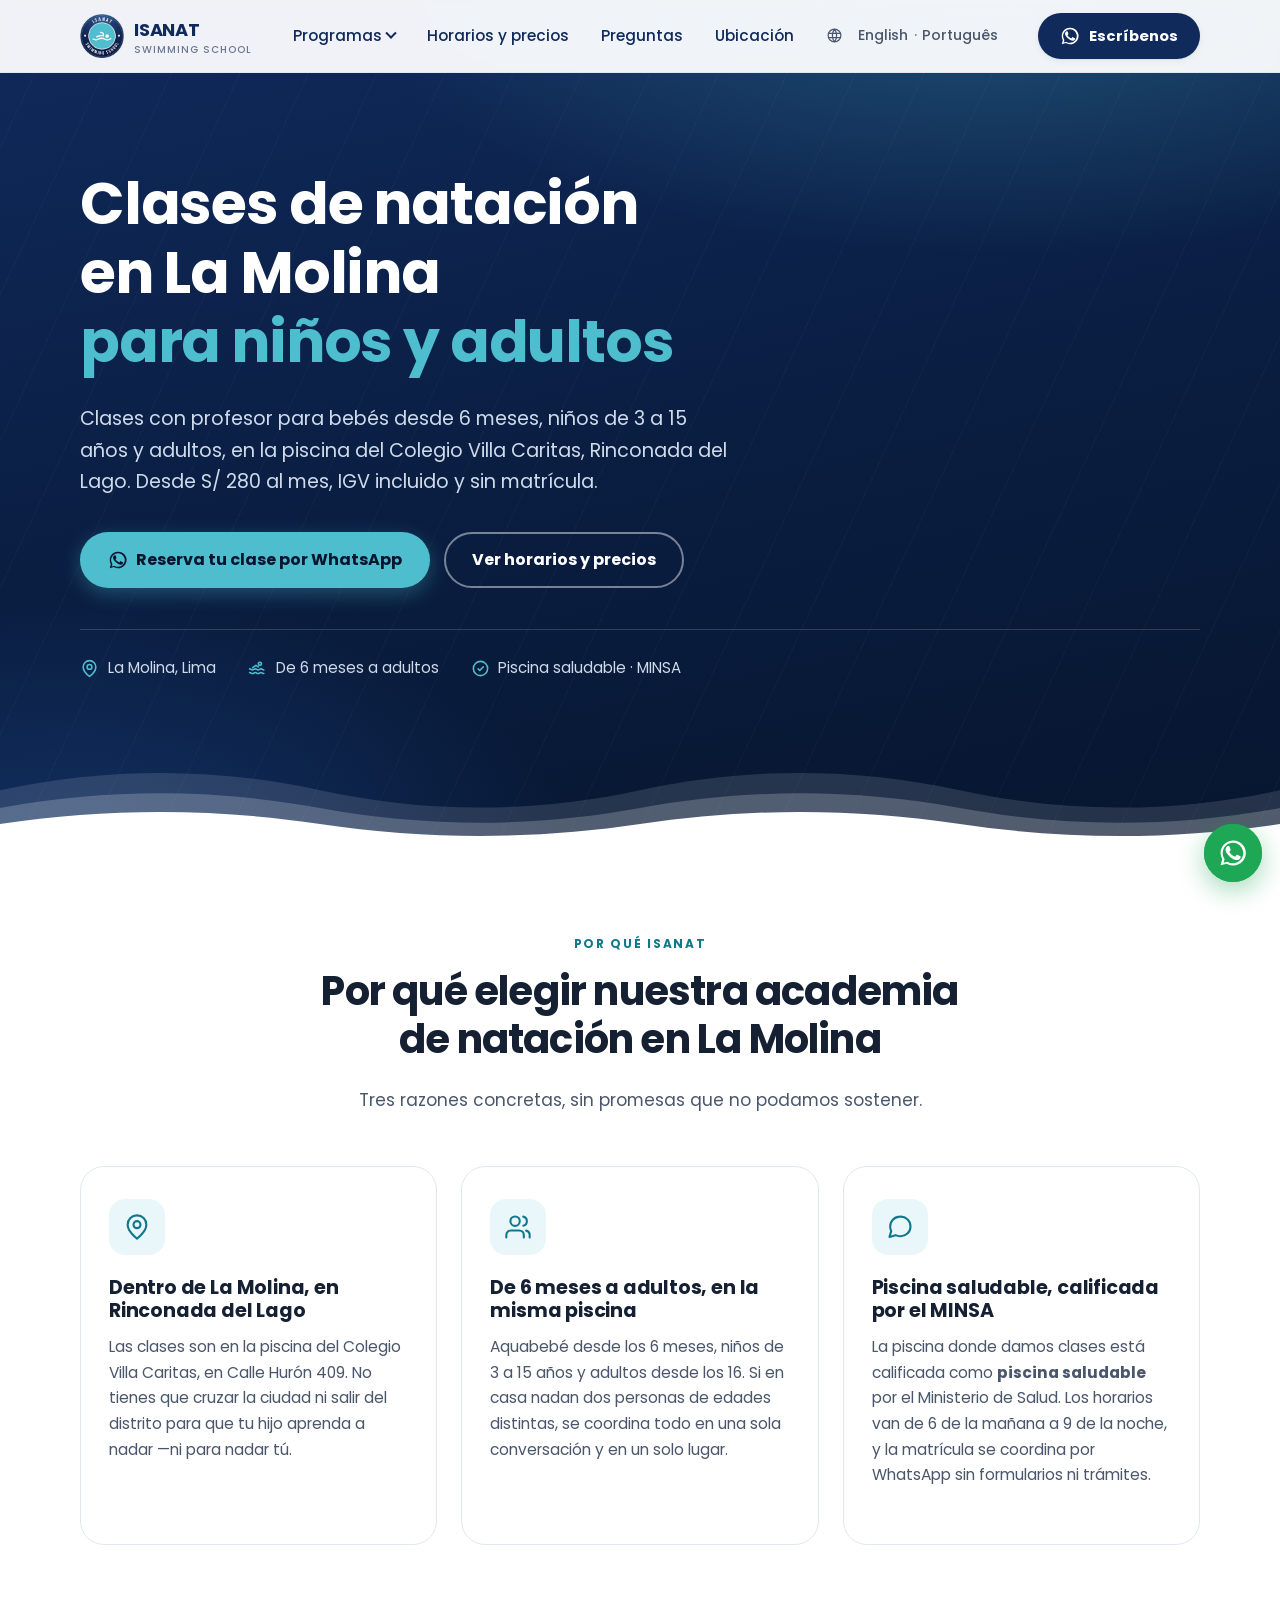
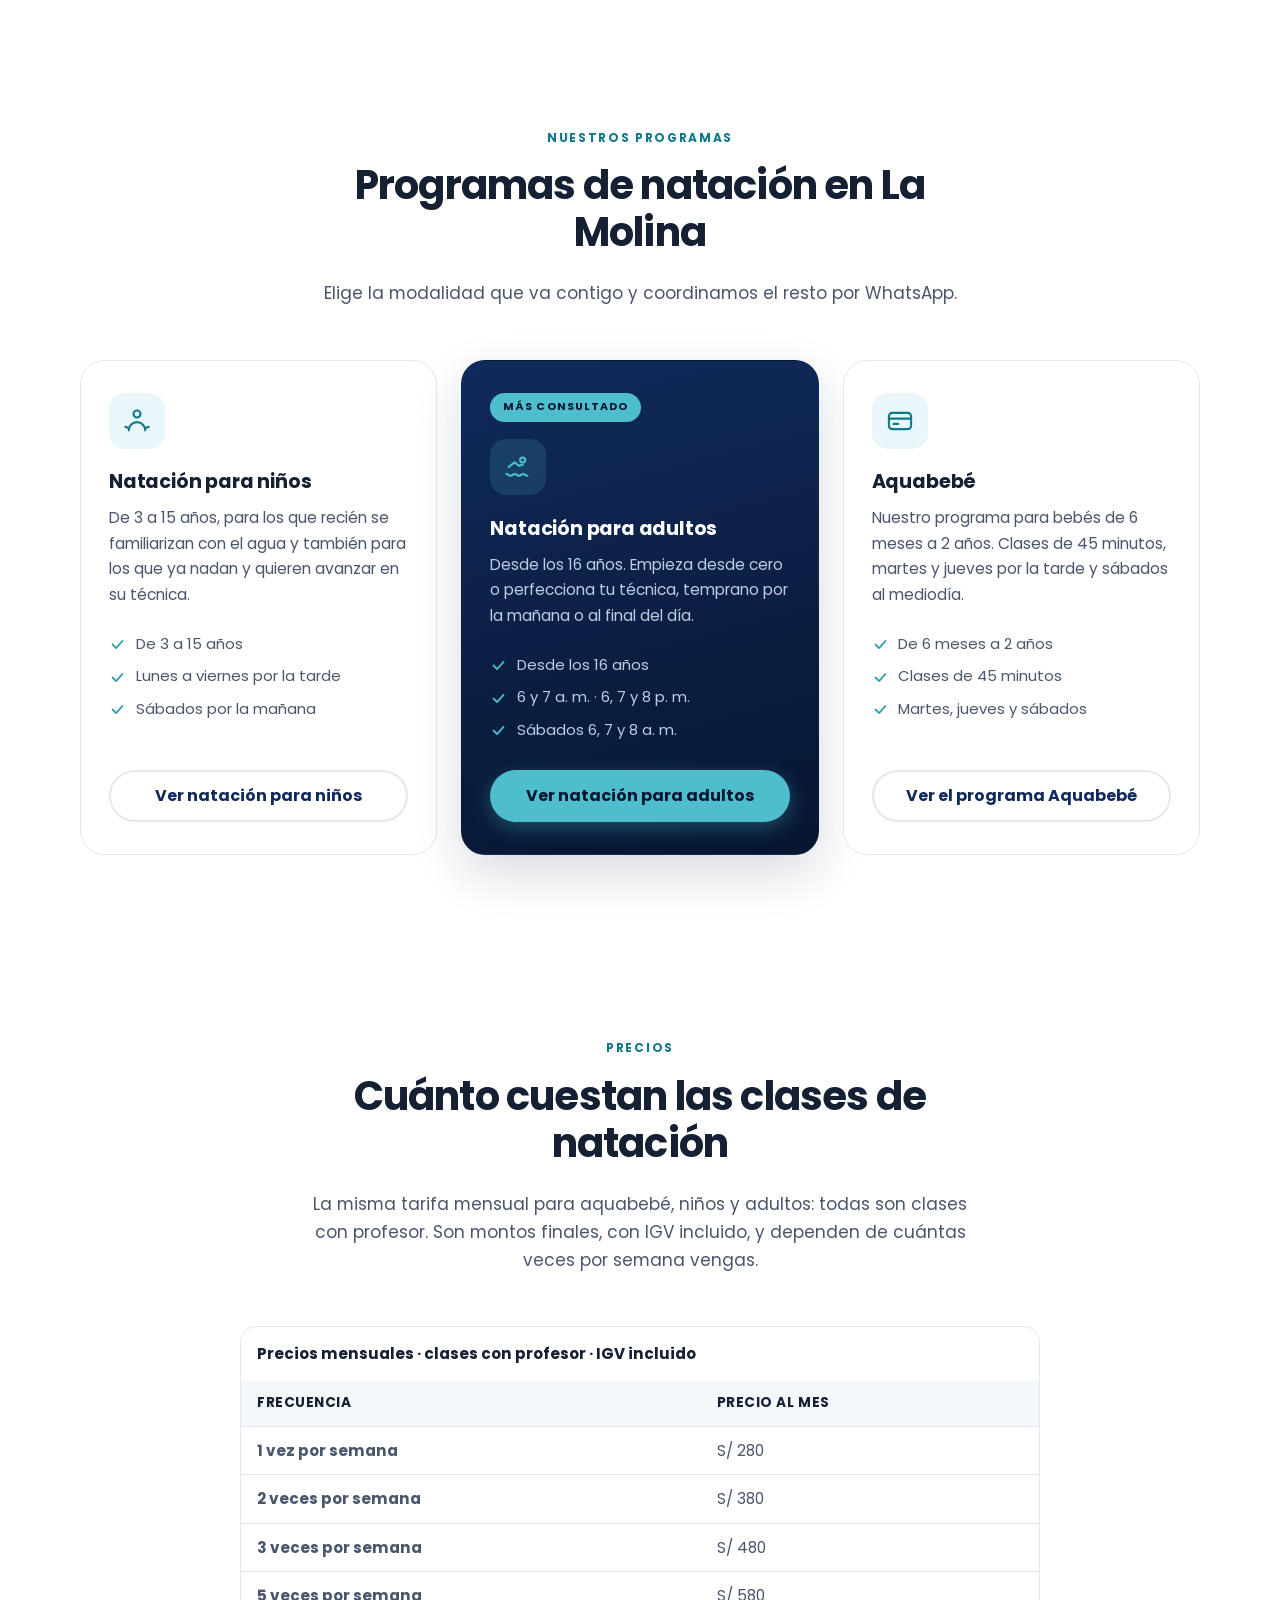
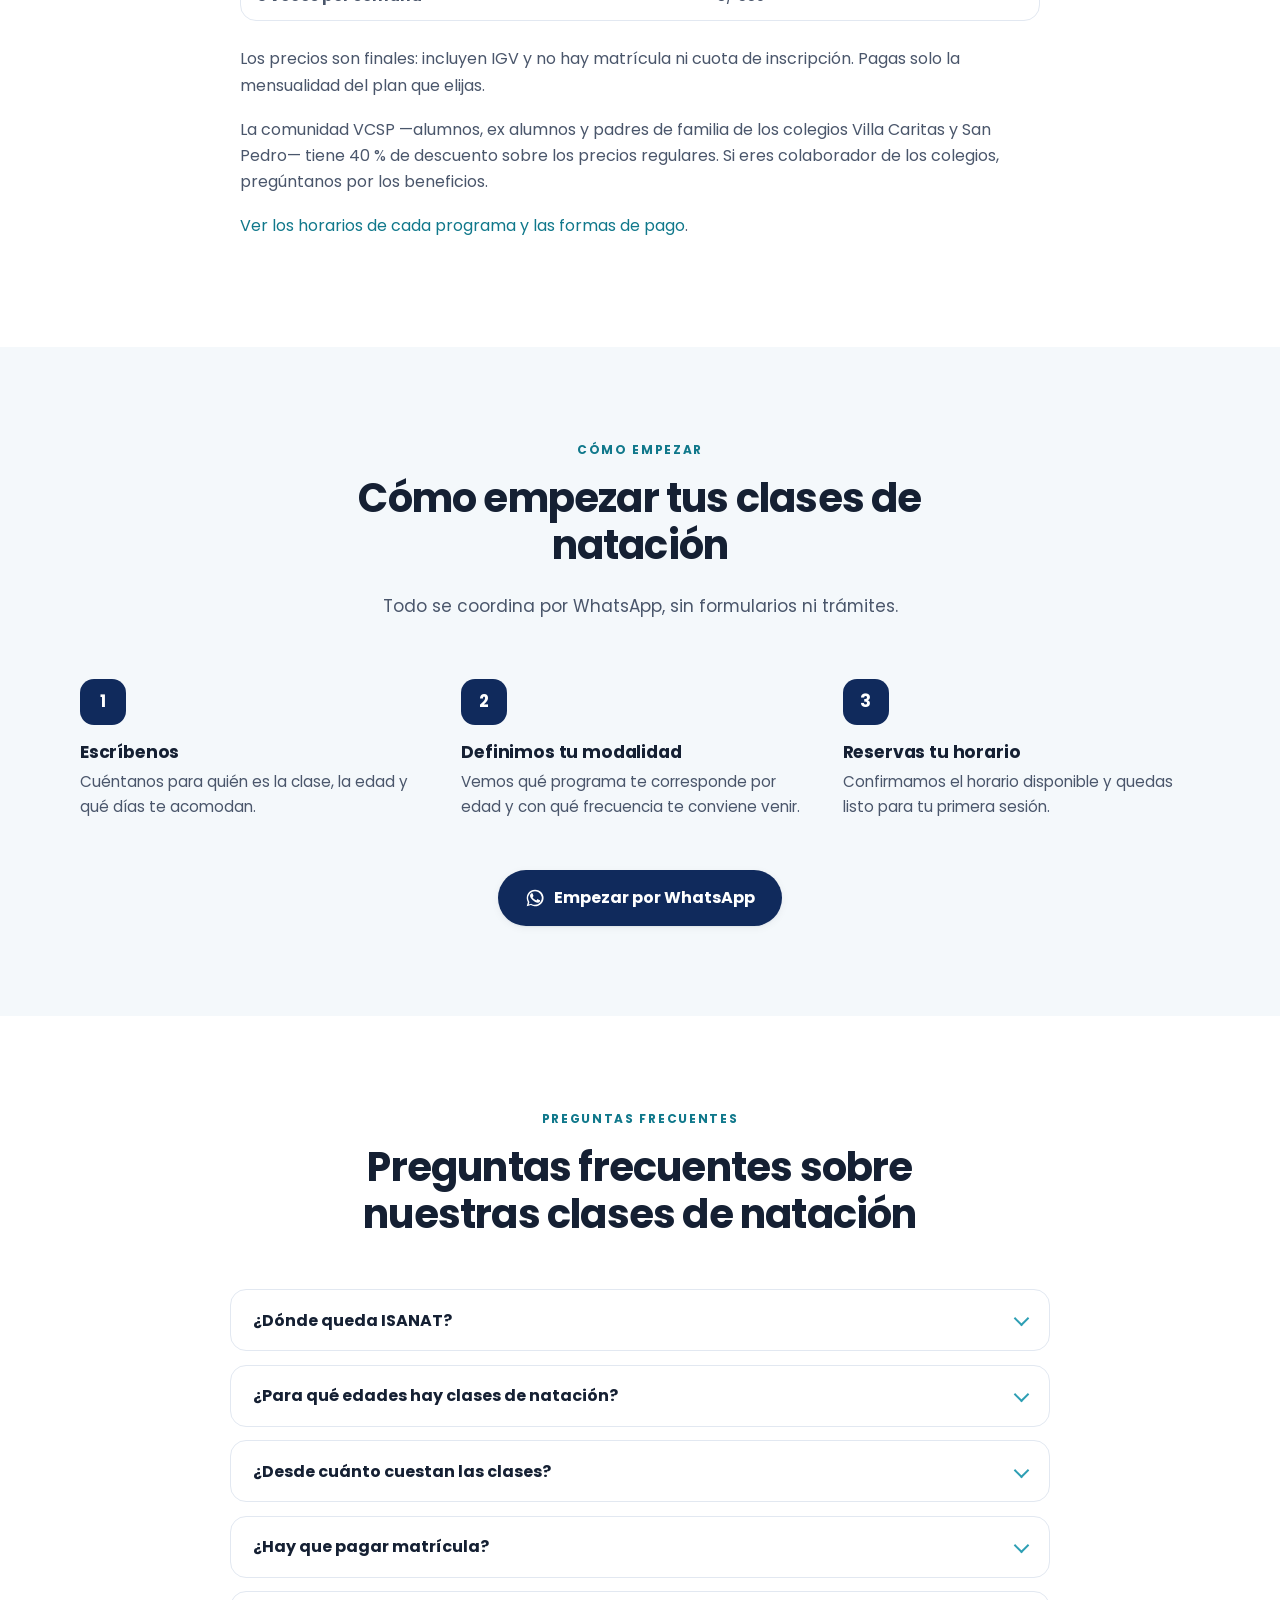
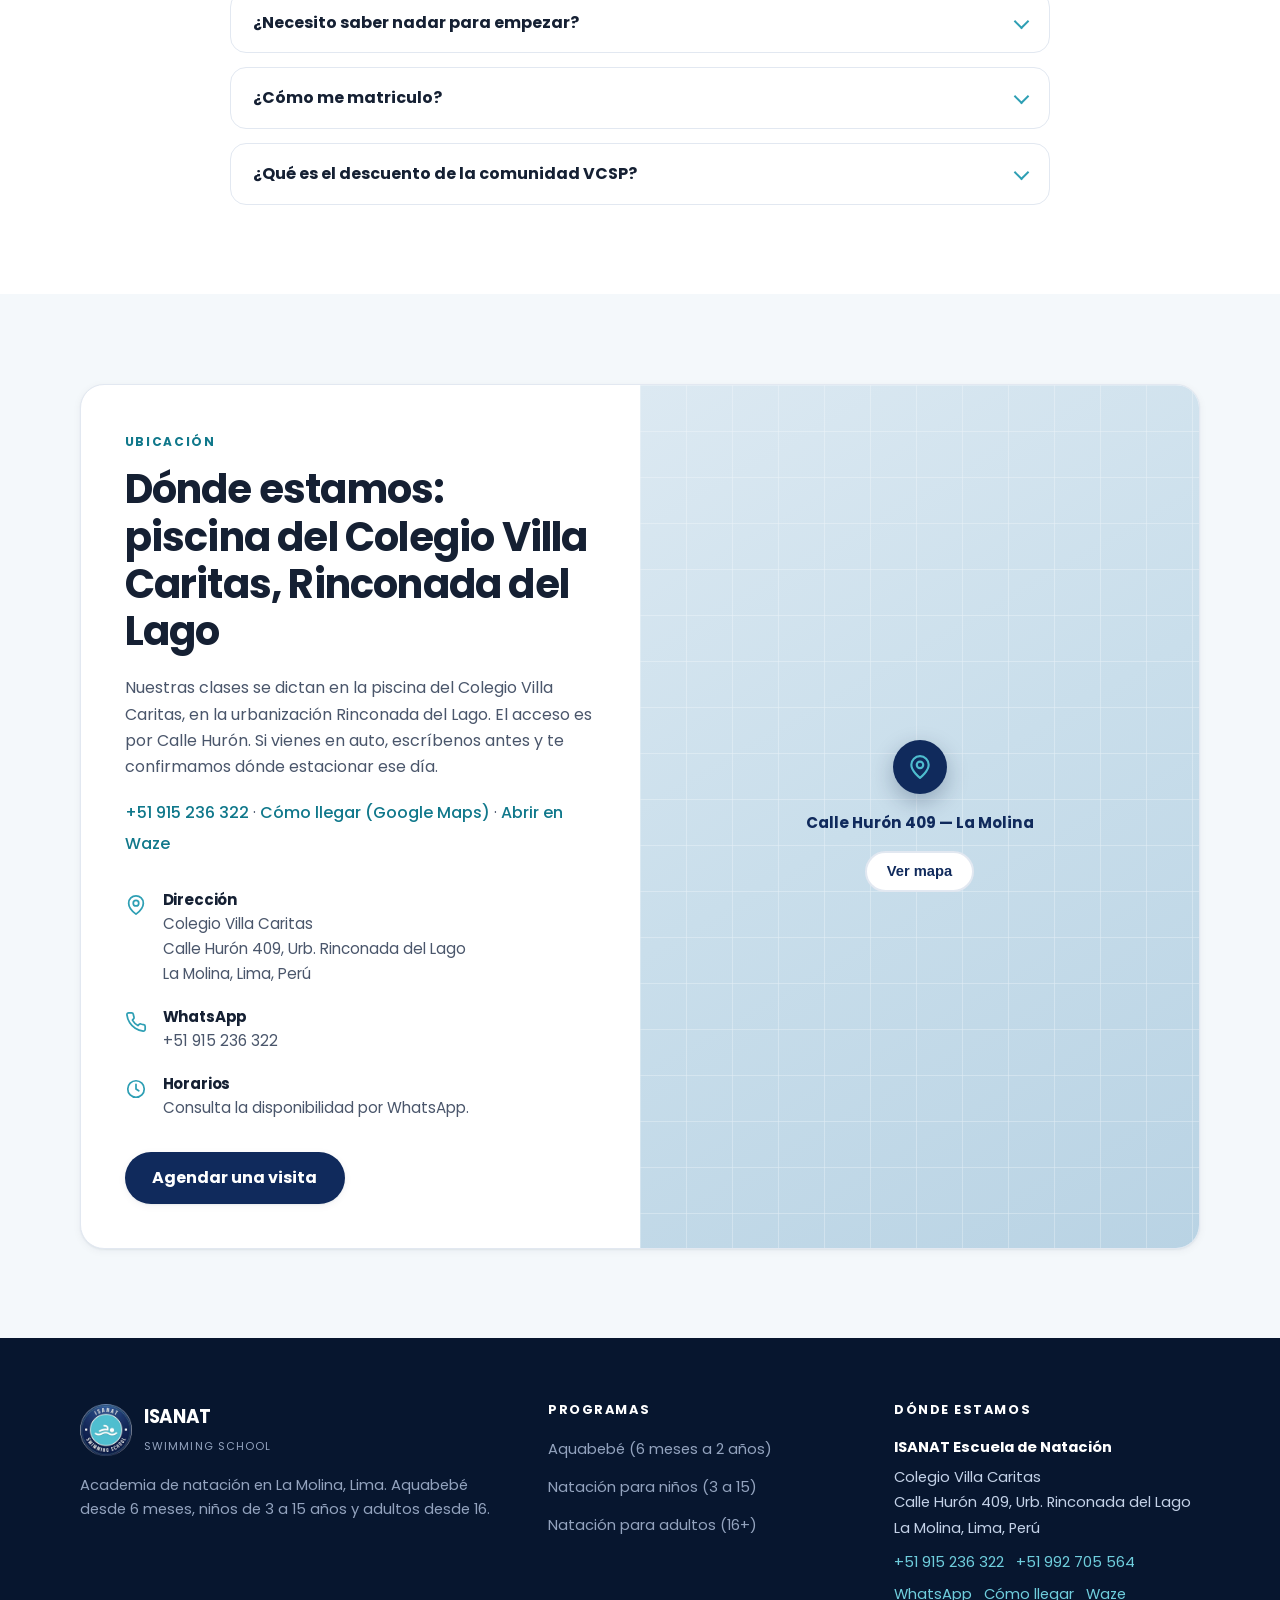
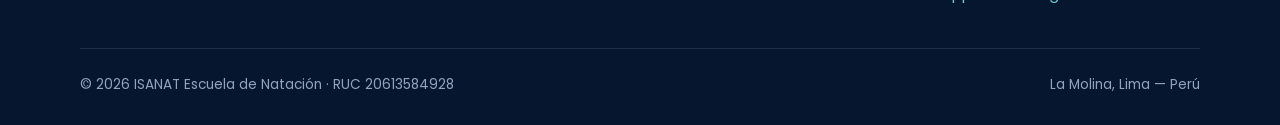
==== commit 0eccd2f6: "v1.4.0 paginas en ingles y portugues con selector de idioma Co-Authored-By: Claude Opus 5 <noreply@a" ====
--- a/index.html
+++ b/index.html
@@ -4,10 +4,10 @@
 <meta charset="UTF-8">
 <meta name="viewport" content="width=device-width, initial-scale=1">
 
-<!-- ISANAT v1.3.0 · marcador de version: con Ctrl+U en el sitio publicado se ve
+<!-- ISANAT v1.4.0 · marcador de version: con Ctrl+U en el sitio publicado se ve
      que version esta realmente desplegada. Tiene que coincidir con el archivo
      VERSION del repo y con el nombre del zip de la entrega. -->
-<meta name="version" content="1.3.0">
+<meta name="version" content="1.4.0">
 
 <!-- ============================================================
      META TAGS ESENCIALES  (§3.1 del playbook)
@@ -17,6 +17,10 @@
 <title>Clases de Natación en La Molina | ISANAT</title>
 <meta name="description" content="Academia de natación en La Molina: aquabebé, niños de 3 a 15 y adultos. Desde S/ 280 al mes, sin matrícula. Piscina saludable MINSA.">
 <link rel="canonical" href="https://isanat.pe/">
+<link rel="alternate" hreflang="es" href="https://isanat.pe/">
+<link rel="alternate" hreflang="en" href="https://isanat.pe/en/">
+<link rel="alternate" hreflang="pt" href="https://isanat.pe/pt/">
+<link rel="alternate" hreflang="x-default" href="https://isanat.pe/">
 <meta name="robots" content="index, follow, max-image-preview:large">
 <meta name="author" content="ISANAT Escuela de Natación">
 <meta name="theme-color" content="#102A5C">
@@ -62,7 +66,7 @@
 <link rel="preload" href="/fonts/poppins-700.woff2" as="font" type="font/woff2" crossorigin>
 <link rel="preload" href="/fonts/poppins-400.woff2" as="font" type="font/woff2" crossorigin>
 
-<link rel="stylesheet" href="/css/site.v2.css">
+<link rel="stylesheet" href="/css/site.v3.css">
 
 <!-- Speculation Rules: al pasar el raton o tocar un enlace interno, el navegador
      descarga la pagina destino por adelantado. La navegacion entre paginas pasa a
@@ -446,6 +450,11 @@
       <a href="/horarios-y-precios/">Horarios y precios</a>
       <a href="/#preguntas">Preguntas</a>
       <a href="/#ubicacion">Ubicación</a>
+      <div class="lang" role="group" aria-label="Cambiar idioma">
+        <svg class="lang__ico" viewBox="0 0 24 24" fill="none" stroke="currentColor" stroke-width="1.7" aria-hidden="true"><circle cx="12" cy="12" r="9"/><path d="M3.2 9h17.6M3.2 15h17.6M12 3a15 15 0 0 1 0 18M12 3a15 15 0 0 0 0 18"/></svg>
+        <a href="/en/" hreflang="en" lang="en">English</a>
+        <a href="/pt/" hreflang="pt" lang="pt">Português</a>
+      </div>
       <a class="btn btn--primary btn--sm" href="https://wa.me/51915236322?text=Hola%2C%20vengo%20de%20la%20web%20de%20ISANAT%20y%20quisiera%20m%C3%A1s%20informaci%C3%B3n."
    target="_blank" rel="noopener" data-event="whatsapp_click" data-origen="menu_movil">Escríbenos</a>
     </nav>
@@ -809,8 +818,7 @@
           <img src="/img/logo.webp" width="52" height="52" alt="Logo de ISANAT Escuela de Natación" loading="lazy" decoding="async">
           <span><strong>ISANAT</strong><small>Swimming School</small></span>
         </div>
-        <p>Academia de natación en La Molina, Lima. Aquabebé desde 6 meses,
-           niños de 3 a 15 años y adultos desde 16.</p>
+        <p>Academia de natación en La Molina, Lima. Aquabebé desde 6 meses, niños de 3 a 15 años y adultos desde 16.</p>
       </div>
 
       <div>
--- a/css/site.v3.css
+++ b/css/site.v3.css
@@ -0,0 +1,422 @@
+@font-face{font-family:'Poppins';src:url('/fonts/poppins-400.woff2') format('woff2');font-weight:400;font-style:normal;font-display:swap}
+@font-face{font-family:'Poppins';src:url('/fonts/poppins-500.woff2') format('woff2');font-weight:500;font-style:normal;font-display:swap}
+@font-face{font-family:'Poppins';src:url('/fonts/poppins-700.woff2') format('woff2');font-weight:700;font-style:normal;font-display:swap}
+
+:root{
+  --navy-950:#07162F; --navy-900:#0A1E42; --navy-800:#102A5C;
+  --navy-700:#16376F; --navy-600:#1E4A92;
+  --teal-400:#6FCEDD; --teal-500:#4EBDCE; --teal-600:#2E9FB4; --teal-700:#10788B;
+  --teal-050:#EAF7FA;
+  --ink:#152033; --body:#4A566B; --muted:#6B7891;
+  --line:#E2E8F1; --soft:#F4F8FB; --white:#fff;
+  --wa:#1EA855; --wa-dark:#177F41;
+  --wrap:1160px; --r:16px; --r-lg:24px;
+  --shadow-sm:0 1px 2px rgba(10,30,66,.06),0 2px 8px rgba(10,30,66,.05);
+  --shadow-md:0 4px 12px rgba(10,30,66,.08),0 12px 28px rgba(10,30,66,.08);
+  --shadow-lg:0 18px 48px rgba(10,30,66,.16);
+}
+
+*,*::before,*::after{box-sizing:border-box}
+html{scroll-behavior:smooth;scroll-padding-top:90px;-webkit-text-size-adjust:100%}
+body{margin:0;font-family:'Poppins',system-ui,-apple-system,'Segoe UI',Roboto,sans-serif;
+  color:var(--body);background:var(--white);line-height:1.65;font-size:16px;
+  -webkit-font-smoothing:antialiased}
+img,svg,iframe{max-width:100%;display:block}
+img{height:auto}
+a{color:var(--teal-700);text-decoration:none}
+h1,h2,h3,h4{color:var(--ink);line-height:1.18;margin:0 0 .6em;font-weight:700;letter-spacing:-.02em}
+h2{font-size:clamp(1.65rem,1.1rem + 2.2vw,2.5rem)}
+h3{font-size:1.2rem;letter-spacing:-.01em}
+p{margin:0 0 1.1em}
+ul,ol{margin:0;padding:0;list-style:none}
+
+.wrap{width:100%;max-width:var(--wrap);margin-inline:auto;padding-inline:20px}
+.section{padding-block:clamp(56px,7vw,104px)}
+.section--soft{background:var(--soft)}
+.eyebrow{display:inline-block;font-size:.75rem;font-weight:700;letter-spacing:.14em;
+  text-transform:uppercase;color:var(--teal-700);margin-bottom:.9rem}
+.lead{font-size:1.06rem;color:var(--body);max-width:60ch}
+.head-center{text-align:center;max-width:660px;margin:0 auto clamp(36px,4vw,60px)}
+.head-center .lead{margin-inline:auto}
+
+/* ---------- Botones ---------- */
+.btn{display:inline-flex;align-items:center;justify-content:center;gap:.55rem;
+  font-weight:700;font-size:1rem;line-height:1;padding:1rem 1.6rem;border-radius:999px;
+  border:2px solid transparent;cursor:pointer;transition:transform .18s ease,
+  background-color .18s ease,box-shadow .18s ease,color .18s ease;text-align:center}
+.btn svg{width:20px;height:20px;flex:none}
+.btn:hover{transform:translateY(-2px)}
+.btn--primary{background:var(--teal-500);color:var(--navy-950);box-shadow:0 6px 20px rgba(78,189,206,.32)}
+.btn--primary:hover{background:var(--teal-400);box-shadow:0 10px 26px rgba(78,189,206,.4)}
+.btn--navy{background:var(--navy-800);color:#fff;box-shadow:var(--shadow-sm)}
+.btn--navy:hover{background:var(--navy-700);box-shadow:var(--shadow-md)}
+.btn--ghost{background:transparent;color:#fff;border-color:rgba(255,255,255,.45)}
+.btn--ghost:hover{background:rgba(255,255,255,.12);border-color:#fff}
+.btn--outline{background:#fff;color:var(--navy-800);border-color:var(--line)}
+.btn--outline:hover{border-color:var(--teal-500);color:var(--teal-700)}
+.btn--sm{padding:.7rem 1.25rem;font-size:.92rem}
+.btn--block{width:100%}
+
+:where(a,button,summary,details):focus-visible{outline:3px solid var(--teal-600);
+  outline-offset:3px;border-radius:6px}
+
+.skip{position:absolute;left:-9999px;top:0;background:var(--navy-800);color:#fff;
+  padding:.8rem 1.2rem;z-index:200;border-radius:0 0 8px 0;font-weight:600}
+.skip:focus{left:0}
+
+/* ---------- Header ---------- */
+.hdr{position:fixed;inset:0 0 auto;z-index:100;background:rgba(255,255,255,.94);
+  backdrop-filter:saturate(160%) blur(10px);border-bottom:1px solid var(--line)}
+.hdr__in{display:flex;align-items:center;justify-content:space-between;gap:1rem;height:72px}
+.brand{display:flex;align-items:center;gap:.65rem;font-weight:700;color:var(--navy-800);
+  letter-spacing:-.02em;font-size:1.12rem}
+.brand img{width:44px;height:44px}
+.brand span small{display:block;font-size:.62rem;font-weight:500;color:var(--muted);
+  letter-spacing:.1em;text-transform:uppercase;line-height:1.3}
+.nav{display:flex;align-items:center;gap:2rem}
+.nav a{color:var(--navy-800);font-weight:500;font-size:.96rem;position:relative;padding-block:.3rem}
+.nav a::after{content:"";position:absolute;left:0;bottom:0;height:2px;width:0;
+  background:var(--teal-500);transition:width .22s ease}
+.nav a:hover::after{width:100%}
+.nav .btn{display:none}  /* solo aparece dentro del menú móvil */
+.hdr__cta{display:flex;align-items:center;gap:.75rem}
+.burger{display:none;background:none;border:0;padding:.5rem;cursor:pointer;color:var(--navy-800)}
+.burger svg{width:26px;height:26px}
+
+/* ---------- Hero ---------- */
+.hero{position:relative;background:
+    radial-gradient(1100px 520px at 78% -8%,rgba(78,189,206,.34),transparent 62%),
+    radial-gradient(760px 420px at 6% 104%,rgba(30,74,146,.5),transparent 66%),
+    linear-gradient(168deg,var(--navy-800) 0%,var(--navy-900) 52%,var(--navy-950) 100%);
+  color:#fff;padding-top:clamp(120px,14vw,170px);padding-bottom:clamp(110px,13vw,160px);
+  overflow:hidden;isolation:isolate}
+.hero::before{content:"";position:absolute;inset:0;z-index:-1;opacity:.5;
+  background-image:
+    repeating-linear-gradient(115deg,rgba(255,255,255,.05) 0 1px,transparent 1px 62px);}
+.hero h1{color:#fff;font-size:clamp(2.1rem,1.2rem + 3.9vw,3.65rem);margin-bottom:.45em;max-width:16ch}
+.hero h1 em{font-style:normal;color:var(--teal-500);display:block}
+.hero p{color:#CFDAEA;font-size:clamp(1.02rem,.97rem + .3vw,1.2rem);max-width:54ch;margin-bottom:2.1rem}
+.hero__actions{display:flex;flex-wrap:wrap;gap:.9rem;margin-bottom:2.6rem}
+.hero__facts{display:flex;flex-wrap:wrap;gap:.6rem 2rem;padding-top:1.6rem;
+  border-top:1px solid rgba(255,255,255,.16)}
+.hero__facts li{display:flex;align-items:center;gap:.55rem;color:#CFDAEA;font-size:.94rem}
+.hero__facts svg{width:19px;height:19px;color:var(--teal-500);flex:none}
+.waves{position:absolute;left:0;right:0;bottom:-1px;z-index:1;width:100%;height:auto;
+  pointer-events:none;display:block}
+
+/* ---------- Programas ---------- */
+.cards{display:grid;grid-template-columns:repeat(auto-fit,minmax(290px,1fr));gap:1.5rem}
+.card{background:#fff;border:1px solid var(--line);border-radius:var(--r-lg);padding:2rem 1.75rem;
+  height:100%;display:flex;flex-direction:column;transition:transform .22s ease,box-shadow .22s ease,border-color .22s ease}
+.card:hover{transform:translateY(-5px);box-shadow:var(--shadow-md);border-color:transparent}
+.card__icon{width:56px;height:56px;border-radius:16px;background:var(--teal-050);
+  display:grid;place-items:center;margin-bottom:1.4rem;color:var(--teal-700)}
+.card__icon svg{width:28px;height:28px}
+.card p{font-size:.97rem;margin-bottom:1.5rem}
+.card__list{margin-bottom:1.75rem;display:grid;gap:.5rem}
+.card__list li{display:flex;gap:.6rem;font-size:.93rem;color:var(--body)}
+.card__list svg{width:17px;height:17px;color:var(--teal-600);flex:none;margin-top:.28rem}
+.card .btn{margin-top:auto}
+.card--feature{background:linear-gradient(165deg,var(--navy-800),var(--navy-950));
+  border-color:transparent;color:#CFDAEA;box-shadow:var(--shadow-lg)}
+.card--feature h3{color:#fff}
+.card--feature p,.card--feature .card__list li{color:#BECCE2}
+.card--feature .card__icon{background:rgba(78,189,206,.16);color:var(--teal-500)}
+.card--feature .card__list svg{color:var(--teal-500)}
+.card--feature:hover{box-shadow:0 24px 60px rgba(7,22,47,.3)}
+.tag{align-self:flex-start;font-size:.68rem;font-weight:700;letter-spacing:.1em;text-transform:uppercase;
+  background:var(--teal-500);color:var(--navy-950);padding:.35rem .8rem;border-radius:999px;margin-bottom:1.1rem}
+
+/* ---------- Pasos ---------- */
+.steps{display:grid;grid-template-columns:repeat(auto-fit,minmax(240px,1fr));gap:1.5rem;list-style:none}
+.step{position:relative;padding-top:.4rem}
+.step__n{width:46px;height:46px;border-radius:14px;background:var(--navy-800);color:#fff;
+  font-weight:700;display:grid;place-items:center;margin-bottom:1.1rem;font-size:1.05rem}
+.step h3{font-size:1.08rem;margin-bottom:.4rem}
+.step p{font-size:.95rem;margin:0}
+
+/* ---------- FAQ ---------- */
+.faq{max-width:820px;margin-inline:auto;display:grid;gap:.85rem}
+.faq details{background:#fff;border:1px solid var(--line);border-radius:var(--r);overflow:hidden;
+  transition:border-color .2s ease,box-shadow .2s ease}
+.faq details[open]{border-color:var(--teal-500);box-shadow:var(--shadow-sm)}
+.faq summary{cursor:pointer;list-style:none;padding:1.15rem 3.2rem 1.15rem 1.4rem;
+  font-weight:600;color:var(--ink);position:relative;font-size:1rem;line-height:1.45}
+.faq summary::-webkit-details-marker{display:none}
+.faq summary::after{content:"";position:absolute;right:1.4rem;top:1.45rem;width:11px;height:11px;
+  border-right:2.5px solid var(--teal-600);border-bottom:2.5px solid var(--teal-600);
+  transform:rotate(45deg);transition:transform .22s ease}
+.faq details[open] summary::after{transform:rotate(-135deg);top:1.6rem}
+.faq__a{padding:0 1.4rem 1.35rem;font-size:.96rem}
+.faq__a p:last-child{margin-bottom:0}
+
+/* ---------- Ubicación ---------- */
+.place{display:grid;grid-template-columns:1fr 1fr;gap:0;background:#fff;
+  border:1px solid var(--line);border-radius:var(--r-lg);overflow:hidden;box-shadow:var(--shadow-sm)}
+.place__info{padding:clamp(28px,3.4vw,52px)}
+.place__info h2{margin-bottom:.5em}
+.data{display:grid;gap:1.35rem;margin:2rem 0}
+.data li{display:flex;gap:1rem}
+.data svg{width:22px;height:22px;color:var(--teal-600);flex:none;margin-top:.2rem}
+.data h3{font-size:.94rem;margin:0 0 .15rem;color:var(--ink)}
+.data p{margin:0;font-size:.95rem}
+.map{position:relative;min-height:380px;background:
+    linear-gradient(150deg,#DCE9F2 0%,#C9DEEB 48%,#B9D3E4 100%);display:grid;place-items:center}
+.map::before{content:"";position:absolute;inset:0;opacity:.5;background-image:
+  linear-gradient(rgba(255,255,255,.55) 1.5px,transparent 1.5px),
+  linear-gradient(90deg,rgba(255,255,255,.55) 1.5px,transparent 1.5px);background-size:46px 46px}
+.map__facade{position:relative;text-align:center;padding:1.5rem}
+.map__pin{width:54px;height:54px;margin:0 auto 1rem;border-radius:50%;background:var(--navy-800);
+  display:grid;place-items:center;box-shadow:0 8px 22px rgba(10,30,66,.28)}
+.map__pin svg{width:26px;height:26px;color:var(--teal-500)}
+.map__facade p{color:var(--navy-800);font-weight:600;font-size:.95rem;margin-bottom:1rem}
+.map iframe{position:absolute;inset:0;width:100%;height:100%;border:0}
+
+/* ---------- Footer ---------- */
+.ft{background:var(--navy-950);color:#93A3BE;padding-block:clamp(44px,5vw,68px) 28px;font-size:.92rem}
+.ft__grid{display:grid;grid-template-columns:1.4fr 1fr 1fr;gap:2.5rem;padding-bottom:2.5rem}
+.ft h3,.ft h4{color:#fff;font-size:.8rem;letter-spacing:.12em;text-transform:uppercase;
+  margin-bottom:1.1rem;font-weight:700}
+.ft a{color:#93A3BE;transition:color .18s ease}
+.ft a:hover{color:var(--teal-500)}
+.ft__brand{display:flex;align-items:center;gap:.75rem;margin-bottom:1rem}
+.ft__brand img{width:52px;height:52px}
+.ft__brand strong{color:#fff;font-size:1.15rem;display:block;letter-spacing:-.02em}
+.ft__brand small{font-size:.68rem;letter-spacing:.1em;text-transform:uppercase;color:#93A3BE}
+.ft__links{display:grid;gap:.6rem}
+.ft__social{display:flex;gap:.75rem;margin-top:1.2rem}
+.ft__social a{width:40px;height:40px;border-radius:50%;background:rgba(255,255,255,.07);
+  display:grid;place-items:center;transition:background .18s ease,transform .18s ease}
+.ft__social a:hover{background:var(--teal-600);transform:translateY(-2px)}
+.ft__social svg{width:19px;height:19px;color:#fff}
+.ft__bottom{border-top:1px solid rgba(255,255,255,.1);padding-top:1.6rem;
+  display:flex;flex-wrap:wrap;gap:.6rem 1.5rem;justify-content:space-between;font-size:.85rem}
+
+/* ---------- WhatsApp flotante ---------- */
+.wa-float{position:fixed;right:18px;bottom:18px;z-index:99;width:58px;height:58px;border-radius:50%;
+  background:var(--wa);display:grid;place-items:center;box-shadow:0 8px 26px rgba(30,168,85,.42);
+  transition:transform .2s ease,background .2s ease}
+.wa-float:hover{background:var(--wa-dark);transform:scale(1.07)}
+.wa-float svg{width:30px;height:30px;color:#fff}
+.wa-float::after{content:"";position:absolute;inset:0;border-radius:50%;
+  border:2px solid var(--wa);animation:ping 2.6s cubic-bezier(0,0,.2,1) infinite}
+@keyframes ping{0%{transform:scale(1);opacity:.7}70%,100%{transform:scale(1.55);opacity:0}}
+
+/* ---------- Responsive ---------- */
+@media (max-width:900px){
+  .place{grid-template-columns:1fr}
+  .map{min-height:300px}
+  .ft__grid{grid-template-columns:1fr 1fr;gap:2rem}
+}
+/* ⚠️ La CABECERA colapsa a 960px, no a 768. Con el selector de idioma dentro,
+   entre 769 y 940 px la fila no cabia y el boton de WhatsApp del header quedaba
+   FUERA de la pantalla — invisible, no roto, que es peor. Medido en la v1.4.0:
+   a 769 px el borde derecho del boton caia en 913 px. El resto de reglas
+   moviles (hero, pie) se quedan en 768: alli no habia problema. */
+@media (max-width:960px){
+  .burger{display:block}
+  .nav{position:fixed;inset:72px 0 auto;flex-direction:column;align-items:stretch;gap:0;
+    background:#fff;border-bottom:1px solid var(--line);padding:.5rem 20px 1.25rem;
+    box-shadow:var(--shadow-md);transform:translateY(-130%);transition:transform .28s ease;visibility:hidden}
+  .nav[data-open="true"]{transform:translateY(0);visibility:visible}
+  .nav a{padding:.95rem 0;border-bottom:1px solid var(--line);font-size:1.02rem}
+  .nav a::after{display:none}
+}
+@media (max-width:768px){
+  /* Solo aqui desaparece el CTA del header y aparece el del menu: entre 769 y
+     960 px el del header SI cabe, y es la conversion — mejor visible que oculto. */
+  .nav .btn{display:inline-flex;margin-top:1rem;border-bottom:0}
+  .hdr__cta .btn{display:none}
+  .hero__actions .btn{width:100%}
+  .ft__grid{grid-template-columns:1fr}
+  .ft__bottom{justify-content:center;text-align:center}
+}
+@media (prefers-reduced-motion:reduce){
+  html{scroll-behavior:auto}
+  *,*::before,*::after{animation-duration:.001ms!important;animation-iteration-count:1!important;
+    transition-duration:.001ms!important}
+  .btn:hover,.card:hover,.wa-float:hover{transform:none}
+}
+
+/* =====================================================================
+   COMPONENTES MULTI-PÁGINA  (añadidos al pasar de one-page a 4 páginas)
+   ===================================================================== */
+
+/* ---- Menú desplegable de Programas (sin JS para abrir: <details>) ---- */
+.nav__group{position:relative}
+.nav__group>summary{list-style:none;cursor:pointer;color:var(--navy-800);font-weight:500;
+  font-size:.96rem;padding-block:.3rem;display:inline-flex;align-items:center;gap:.35rem}
+.nav__group>summary::-webkit-details-marker{display:none}
+.nav__group>summary::after{content:"";width:8px;height:8px;border-right:2px solid currentColor;
+  border-bottom:2px solid currentColor;transform:rotate(45deg) translate(-2px,-2px);
+  transition:transform .2s ease}
+.nav__group[open]>summary::after{transform:rotate(-135deg) translate(-2px,-2px)}
+.nav__group>summary:focus-visible{outline:2px solid var(--teal-600);outline-offset:3px;border-radius:4px}
+.nav__sub{position:absolute;top:calc(100% + 14px);left:-16px;min-width:270px;margin:0;padding:.5rem;
+  list-style:none;background:#fff;border:1px solid var(--line);border-radius:var(--r);
+  box-shadow:var(--shadow-md);z-index:120}
+.nav__sub li{margin:0}
+.nav__sub a{display:block;padding:.6rem .75rem;border-radius:10px;font-size:.94rem;
+  color:var(--navy-800);white-space:nowrap}
+.nav__sub a::after{display:none}
+.nav__sub a:hover,.nav__sub a:focus-visible{background:var(--teal-050);color:var(--teal-700)}
+.nav a[aria-current="page"],.nav__sub a[aria-current="page"]{color:var(--teal-700);font-weight:700}
+
+/* ---- Migas de pan ---- */
+.crumbs{padding:calc(72px + 1.25rem) 0 0}
+.crumbs ol{display:flex;flex-wrap:wrap;align-items:center;gap:.45rem;margin:0;padding:0;list-style:none;
+  font-size:.85rem;color:var(--muted)}
+.crumbs li{display:flex;align-items:center;gap:.45rem}
+.crumbs li+li::before{content:"›";color:var(--line);font-size:1.1rem;line-height:1}
+.crumbs a{color:var(--teal-700)}
+.crumbs a:hover{text-decoration:underline}
+.crumbs [aria-current="page"]{color:var(--body)}
+
+/* ---- Cabecera de página interior ---- */
+.page-head{padding:1.5rem 0 0}
+.page-head h1{font-size:clamp(1.9rem,1.2rem + 2.8vw,3rem);margin-bottom:.5rem}
+.page-head .lead{font-size:clamp(1.02rem,.98rem + .3vw,1.15rem);color:var(--body);max-width:62ch}
+.page-head .hero__actions{margin-top:1.75rem}
+
+/* ---- Cuerpo de texto largo ---- */
+.wrap--narrow{max-width:840px}
+.prose{max-width:70ch}
+.wrap--narrow .prose{max-width:none}
+.prose h2{font-size:clamp(1.4rem,1.1rem + 1.2vw,1.85rem);margin-top:2.4em}
+.prose h2:first-child{margin-top:0}
+.prose h3{margin-top:1.8em;font-size:1.08rem}
+.prose ul,.prose ol{margin:0 0 1.2em;padding-left:1.35rem}
+.prose ul{list-style:disc}
+.prose ol{list-style:decimal}
+.prose li{margin-bottom:.5em}
+.prose li::marker{color:var(--teal-600)}
+.prose strong{color:var(--ink)}
+
+/* ---- Aviso "esto lo confirmamos contigo" ---- */
+.callout{border-left:4px solid var(--teal-500);background:var(--teal-050);
+  padding:1.1rem 1.25rem;border-radius:0 var(--r) var(--r) 0;margin:0 0 1.6em}
+.callout p{margin:0;color:#0F3F4C}
+.callout p+p{margin-top:.6em}
+
+/* ---- Bloque NAP del pie ---- */
+.nap{font-style:normal;line-height:1.75;color:#C4D2E8}
+.nap strong{color:#fff;display:block;margin-bottom:.25rem}
+.nap a{color:var(--teal-400)}
+.nap a:hover{color:#fff;text-decoration:underline}
+.nap__links{margin-top:.5rem;display:flex;flex-wrap:wrap;gap:.4rem .75rem}
+
+/* ---- Enlaces a los otros programas ---- */
+.crosslinks{display:grid;grid-template-columns:repeat(auto-fit,minmax(240px,1fr));gap:1rem;
+  margin:2.5rem 0 0;padding:0;list-style:none}
+.crosslinks li{margin:0}
+.crosslinks a{display:block;height:100%;padding:1.15rem 1.25rem;background:#fff;
+  border:1px solid var(--line);border-radius:var(--r);box-shadow:var(--shadow-sm);
+  color:var(--navy-800);font-weight:600;transition:box-shadow .2s ease,transform .2s ease}
+.crosslinks a:hover{box-shadow:var(--shadow-md);transform:translateY(-2px);color:var(--teal-700)}
+.crosslinks span{display:block;font-weight:400;font-size:.9rem;color:var(--body);margin-top:.3rem}
+
+/* ---- Barra de acción fija en móvil (solo páginas de programa) ---- */
+.cta-bar{display:none}
+@media (max-width:768px){
+  body.has-cta-bar{padding-bottom:76px}
+  body.has-cta-bar .wa-float{display:none}
+  .cta-bar{display:block;position:fixed;left:0;right:0;bottom:0;z-index:98;
+    background:rgba(255,255,255,.97);border-top:1px solid var(--line);
+    padding:.7rem 20px calc(.7rem + env(safe-area-inset-bottom,0px));
+    box-shadow:0 -6px 24px rgba(10,30,66,.1)}
+  .cta-bar .btn{width:100%}
+}
+
+/* ---- Tablas (horarios y precios, cuando existan los datos) ---- */
+.table-wrap{overflow-x:auto;margin:0 0 1.6em;border:1px solid var(--line);border-radius:var(--r)}
+.table-wrap table{border-collapse:collapse;width:100%;min-width:480px;font-size:.95rem}
+.table-wrap caption{text-align:left;padding:.9rem 1rem;font-weight:700;color:var(--ink)}
+.table-wrap th,.table-wrap td{padding:.7rem 1rem;text-align:left;border-bottom:1px solid var(--line)}
+.table-wrap thead th{background:var(--soft);color:var(--ink);font-size:.85rem;
+  text-transform:uppercase;letter-spacing:.04em}
+.table-wrap tbody tr:last-child th,.table-wrap tbody tr:last-child td{border-bottom:0}
+
+@media (max-width:960px){
+  .nav__group{border-bottom:1px solid var(--line)}
+  .nav__group>summary{padding:.95rem 0;font-size:1.02rem;justify-content:space-between}
+  .nav__sub{position:static;min-width:0;border:0;box-shadow:none;padding:0 0 .6rem .9rem;
+    border-left:2px solid var(--teal-050);margin-left:.2rem}
+  .nav__sub a{padding:.55rem 0;white-space:normal;border-bottom:0}
+  .crumbs{padding-top:calc(72px + 1rem)}
+}
+
+/* ---- Bloque de contacto dentro del cuerpo de texto ---- */
+.nap-body{color:var(--body);line-height:1.9}
+.nap-body a{font-weight:500}
+.nap-body a:hover{text-decoration:underline}
+
+/* =====================================================================
+   v1.3.0 — accesibilidad y navegación entre páginas
+   ===================================================================== */
+
+/* ---- WCAG 2.2 · 2.5.8 Objetivo (mínimo): 24×24 CSS px ----
+   Los enlaces del pie iban en una lista y medían 209×20. Los enlaces dentro de
+   un párrafo (el NAP, los del cuerpo) están exentos por la propia norma, porque
+   su alto lo fija el interlineado del texto que los rodea. Estos no lo estaban. */
+.ft__links a{display:inline-block;min-height:24px;padding-block:2px}
+.nav__sub a{min-height:24px}
+.crumbs a{display:inline-block;min-height:24px;padding-block:2px}
+
+/* ---- Transiciones entre documentos ----
+   Mejora progresiva pura: el navegador que no la soporta ignora la regla y
+   navega como siempre. Hace que ir de la home a un programa se sienta continuo
+   en vez de un parpadeo en blanco. */
+@view-transition{navigation:auto}
+
+/* La cabecera es la misma en las cinco páginas: se le da nombre propio para que
+   no desaparezca y reaparezca en cada navegación. */
+.hdr{view-transition-name:cabecera}
+.wa-float{view-transition-name:whatsapp-flotante}
+
+@media (prefers-reduced-motion:reduce){
+  ::view-transition-group(*),
+  ::view-transition-old(*),
+  ::view-transition-new(*){animation:none}
+}
+
+/* ---- Dos utilidades que reemplazan los style= en línea ----
+   Existen para que la CSP pueda declarar style-src sin 'unsafe-inline':
+   un solo atributo style= en el HTML obliga a abrir la política entera. */
+.cta-centrado{text-align:center;margin-top:clamp(32px,4vw,52px)}
+.bloque-cierre{margin-top:2rem}
+
+/* =====================================================================
+   v1.4.0 — SELECTOR DE IDIOMA
+   ---------------------------------------------------------------------
+   Un solo bloque en el DOM, dentro de <nav id="nav">: en escritorio cae a la
+   izquierda del CTA de WhatsApp y en movil entra dentro del menu desplegado.
+   NO se duplica el marcado: duplicar un control de cabecera es exactamente
+   como se desincronizan las cabeceras entre paginas.
+   Palabras y no banderas: una bandera es un pais, no un idioma. Y cada idioma
+   escrito en su propio idioma, que es lo que un visitante busca con la vista.
+   ===================================================================== */
+.lang{display:flex;align-items:center;gap:.9rem}
+.lang__ico{width:17px;height:17px;flex:none;color:var(--body)}
+.lang a{display:inline-flex;align-items:center;min-height:24px;padding-block:2px;
+  color:var(--body);font-weight:500;font-size:.88rem}
+.lang a:hover{color:var(--teal-700)}
+.lang a::after{display:none}          /* sin el subrayado animado de .nav a */
+/* Punto separador en el hueco entre los dos idiomas: va posicionado fuera de la
+   caja del enlace para no agrandar el area tactil, que ya mide justo 24 px. */
+.lang a + a{position:relative}
+.lang a + a::before{content:"·";position:absolute;left:-.52rem;color:var(--muted);pointer-events:none}
+
+@media (max-width:960px){
+  .lang{padding:.95rem 0;border-bottom:1px solid var(--line);gap:1rem}
+  .lang a{font-size:1rem;padding:0;border-bottom:0}
+}
+
+/* Aviso honesto de /en/ y /pt/: el negocio responde en espanol.
+   El margen negativo colapsa contra el margin-bottom de .hero__actions
+   (2.6rem) y deja 1.1rem: es la separacion que queremos y es predecible. */
+.nota-idioma{margin:-1.5rem 0 0;font-size:.9rem;color:var(--body)}
+
+/* /en/ y /pt/ no llevan migas de pan —son raiz de idioma, hermanas de la home,
+   no hijas de nada—, asi que el hueco de la cabecera fija lo pone la propia
+   seccion. Sin esto el H1 queda POR DEBAJO del header y no se lee. */
+.page-head--solo{padding-top:calc(72px + 1.5rem)}
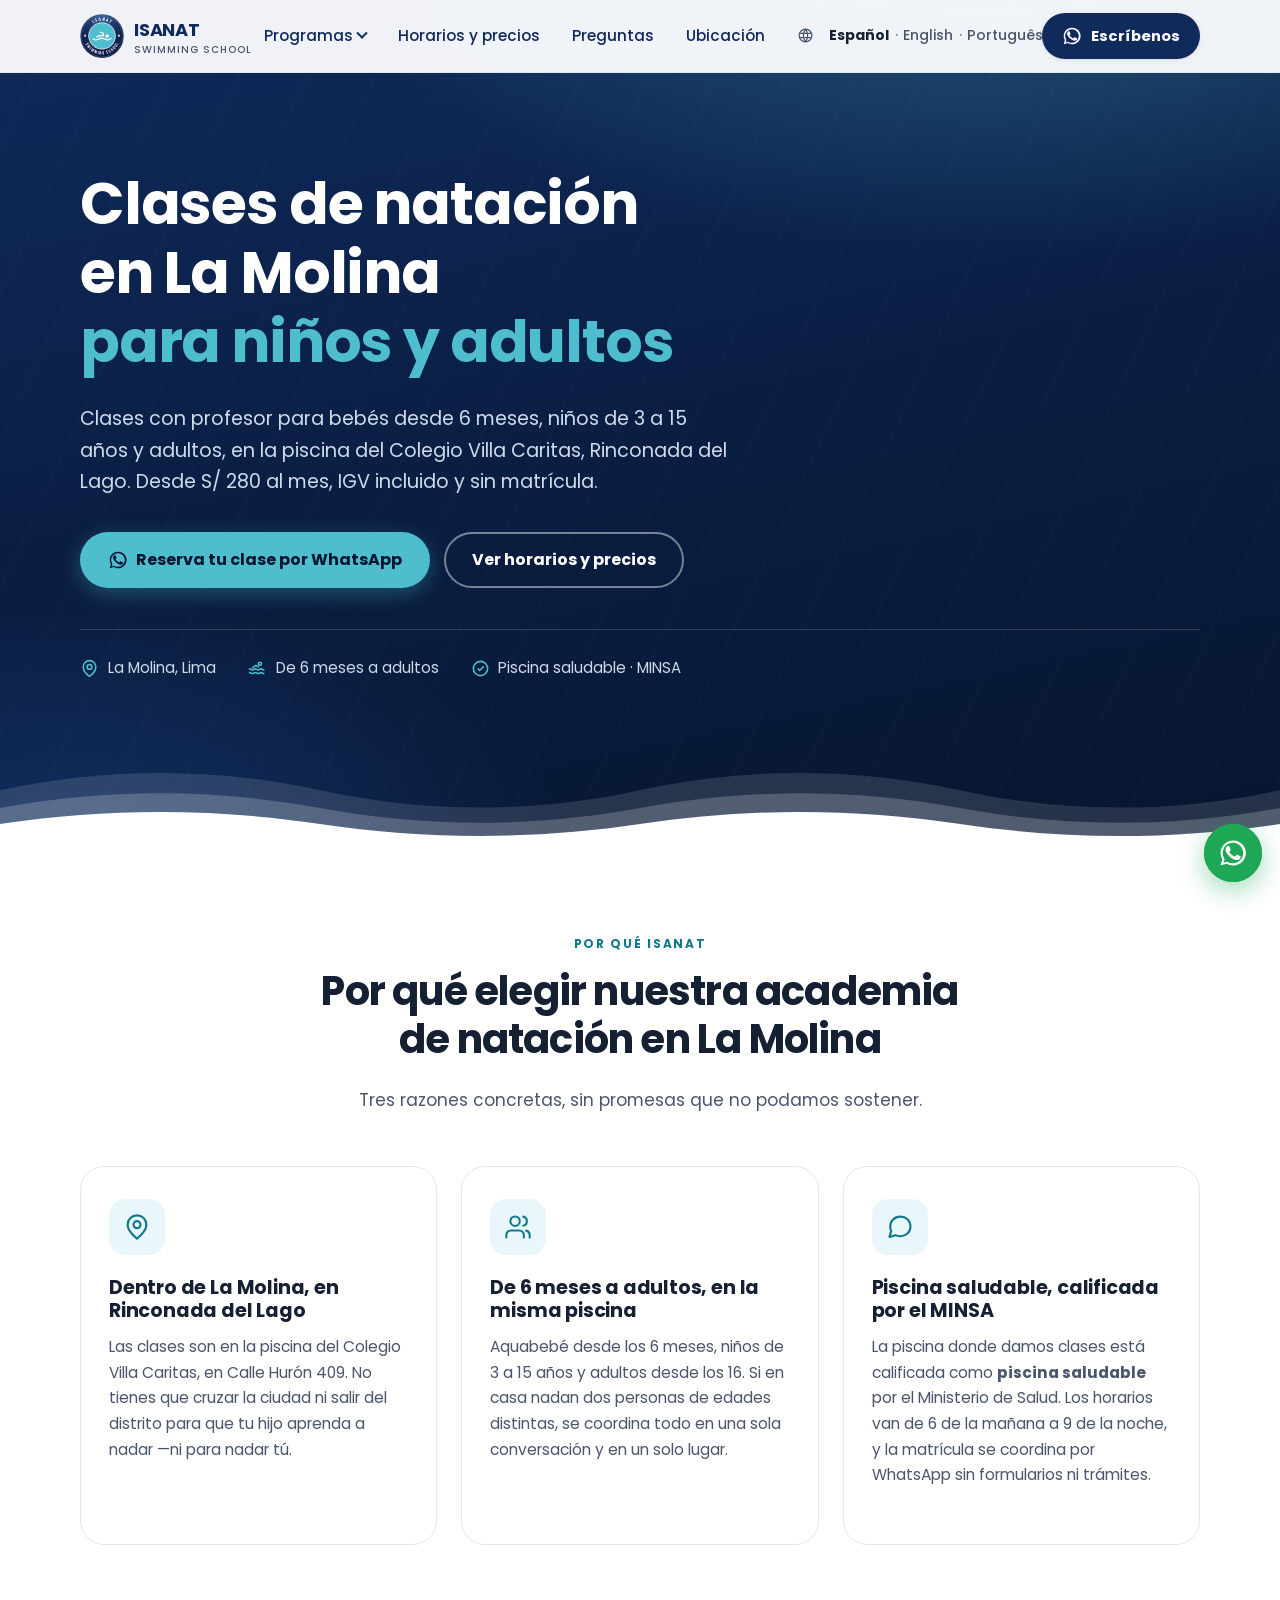
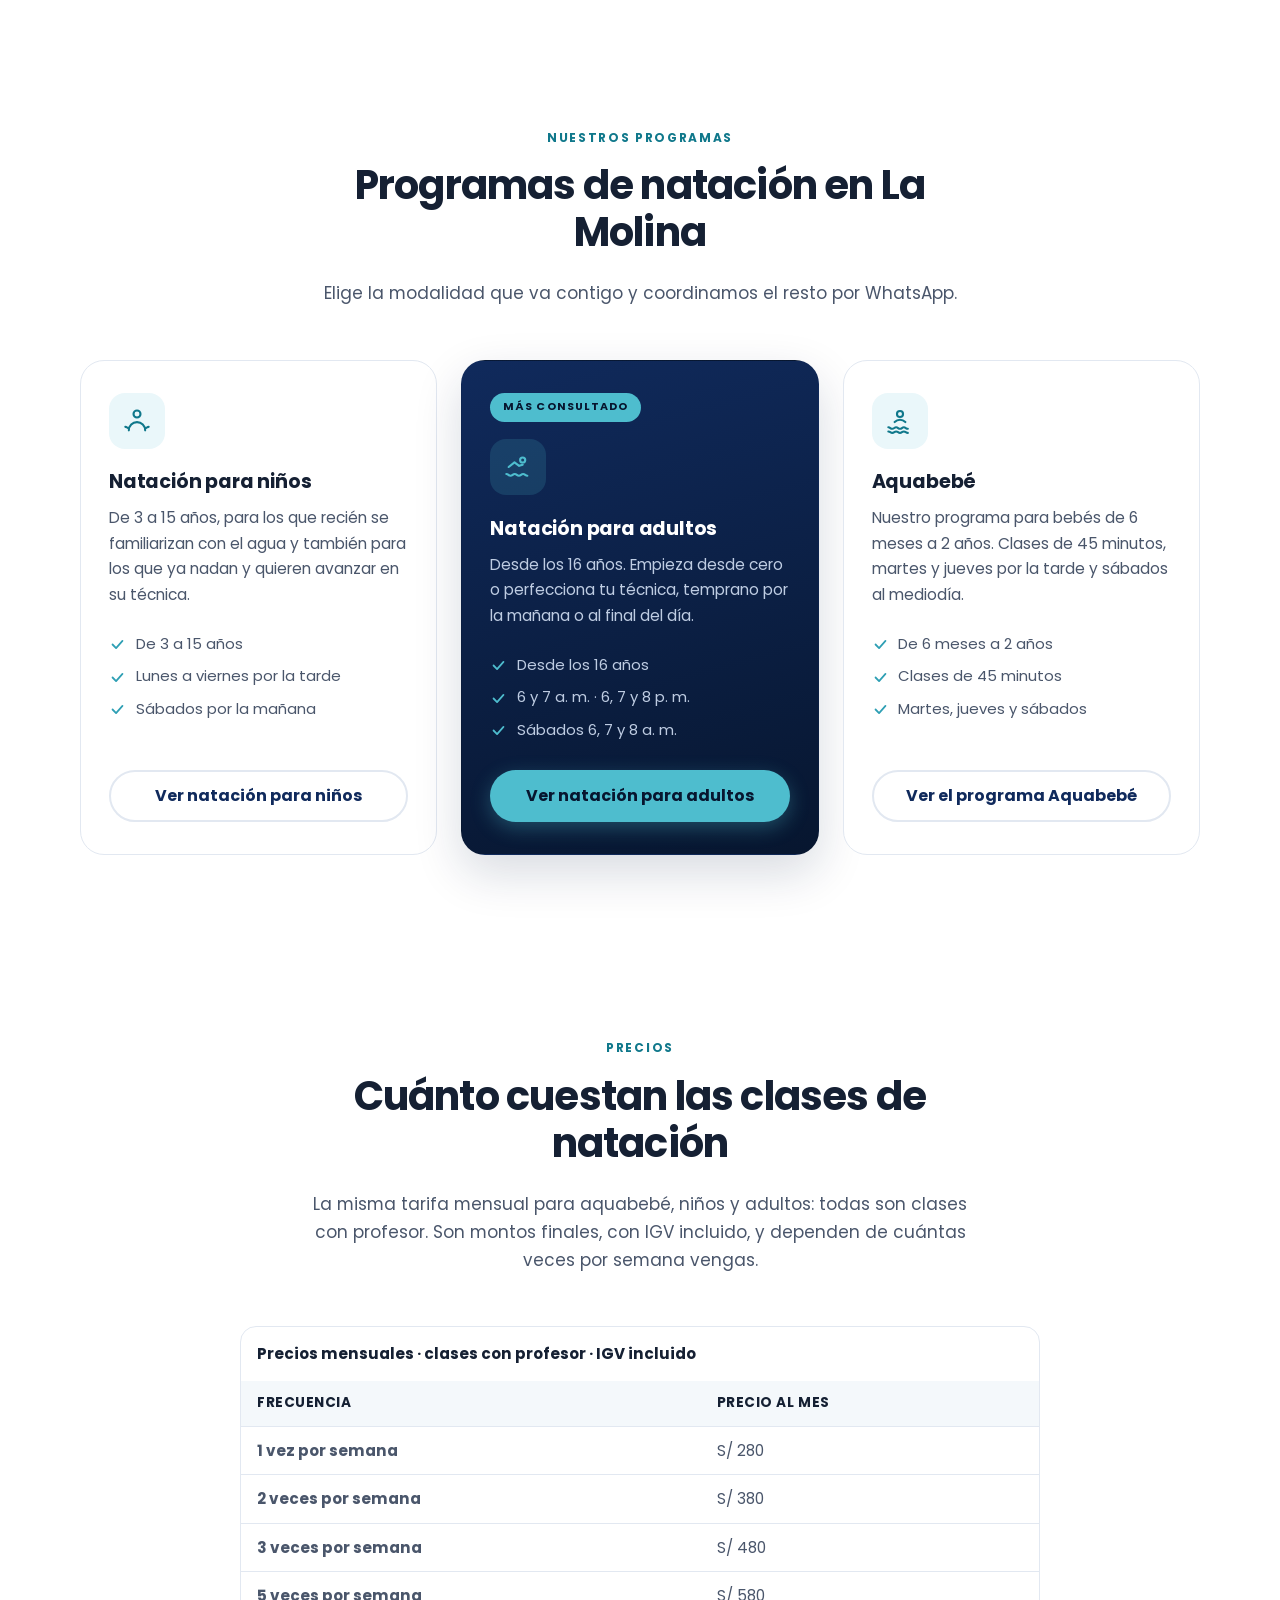
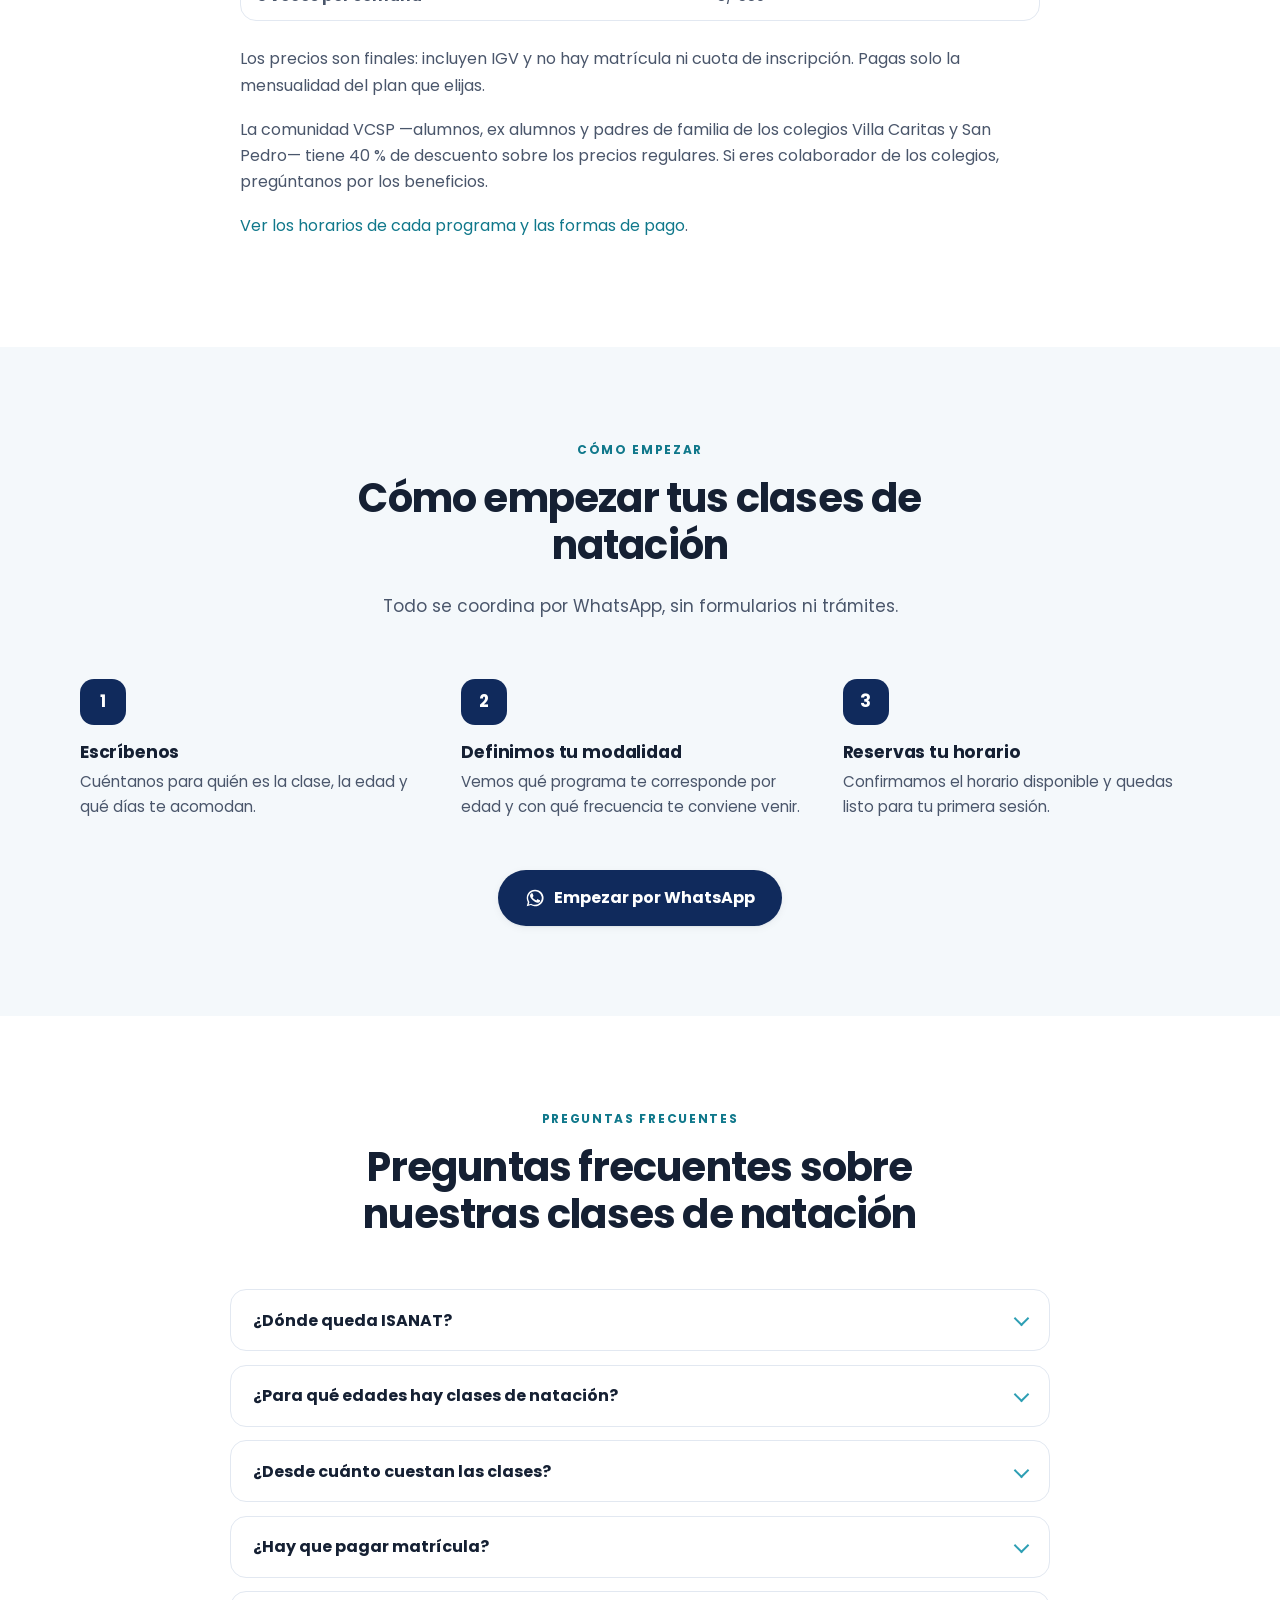
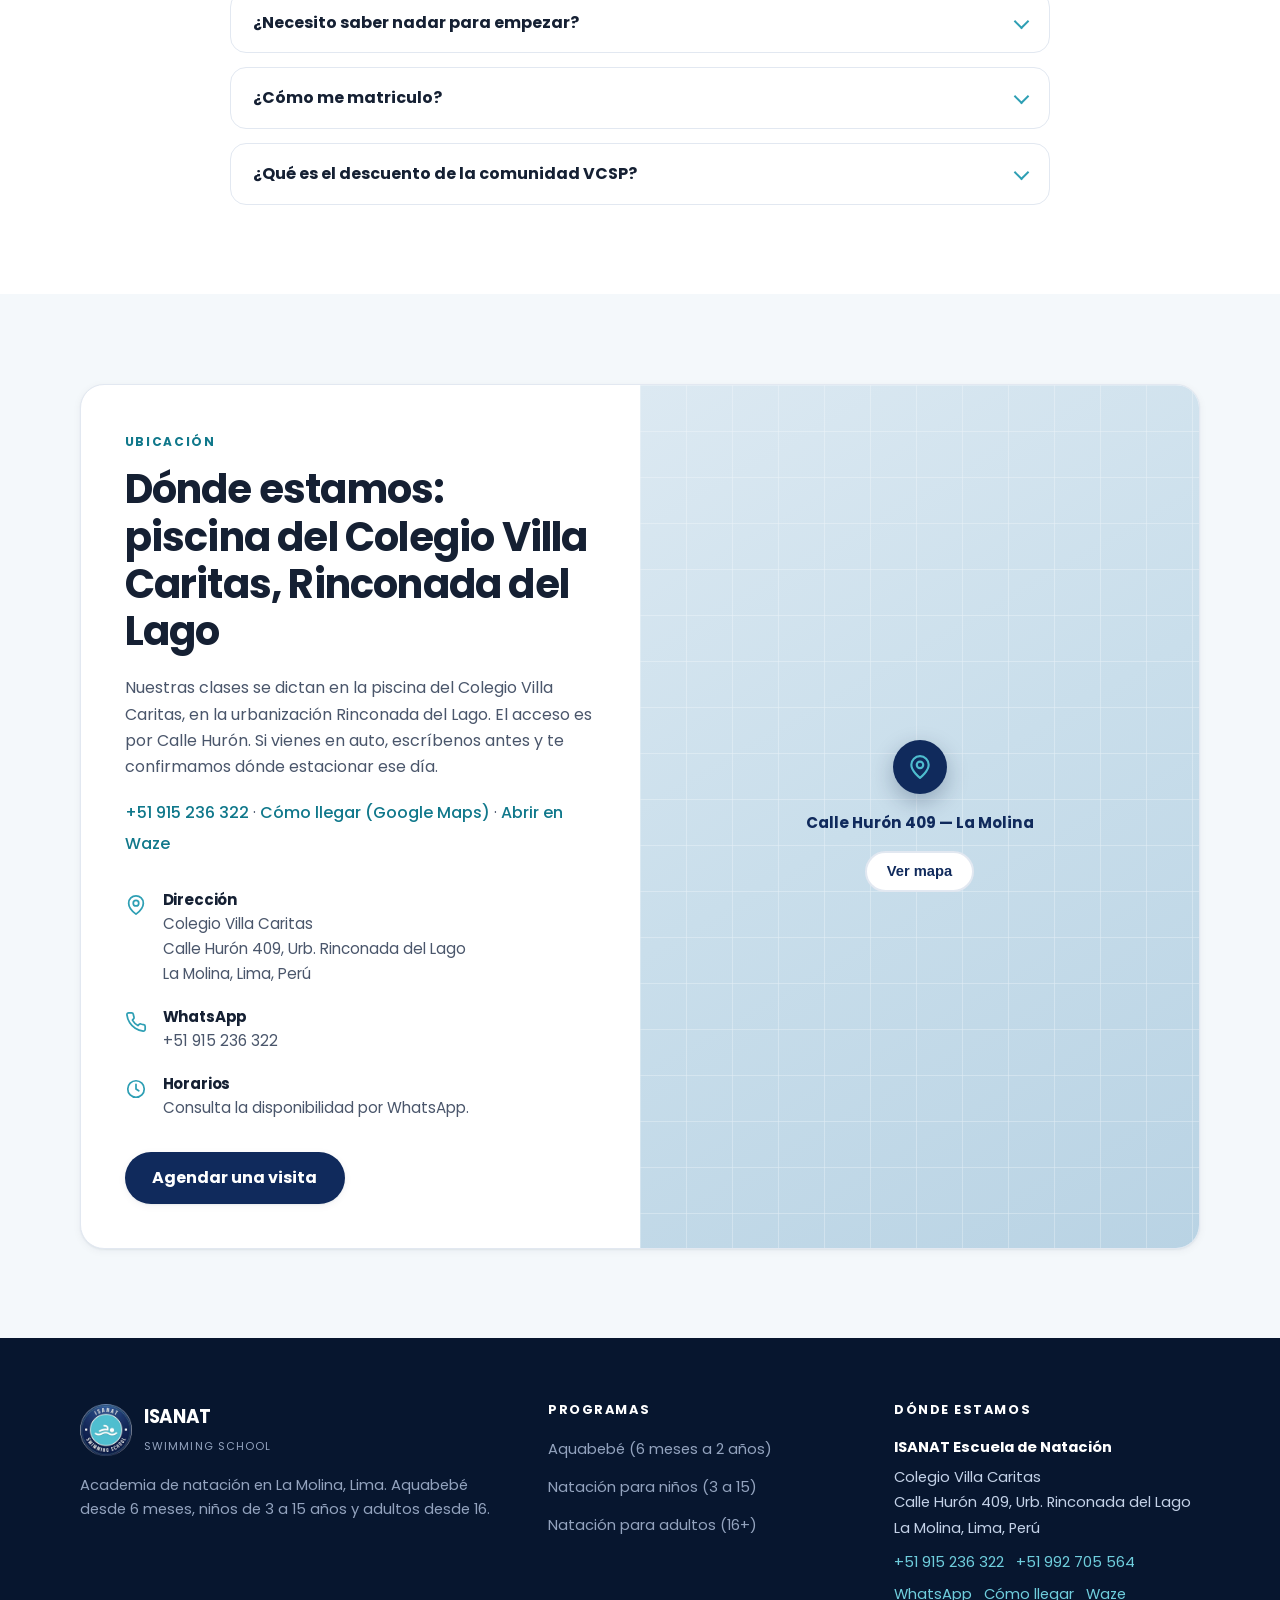
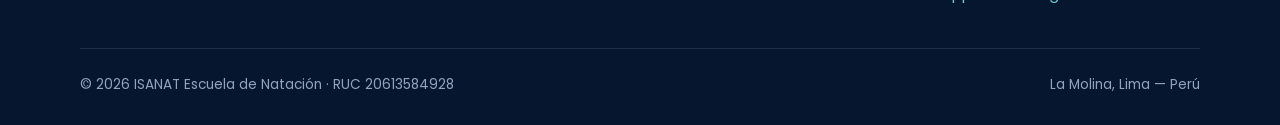
==== commit f2ddff0f: "v1.5.0 diseno de la home en ingles y portugues y selector con los tres idiomas Co-Authored-By: Claud" ====
--- a/index.html
+++ b/index.html
@@ -4,10 +4,10 @@
 <meta charset="UTF-8">
 <meta name="viewport" content="width=device-width, initial-scale=1">
 
-<!-- ISANAT v1.4.0 · marcador de version: con Ctrl+U en el sitio publicado se ve
+<!-- ISANAT v1.5.0 · marcador de version: con Ctrl+U en el sitio publicado se ve
      que version esta realmente desplegada. Tiene que coincidir con el archivo
      VERSION del repo y con el nombre del zip de la entrega. -->
-<meta name="version" content="1.4.0">
+<meta name="version" content="1.5.0">
 
 <!-- ============================================================
      META TAGS ESENCIALES  (§3.1 del playbook)
@@ -66,7 +66,7 @@
 <link rel="preload" href="/fonts/poppins-700.woff2" as="font" type="font/woff2" crossorigin>
 <link rel="preload" href="/fonts/poppins-400.woff2" as="font" type="font/woff2" crossorigin>
 
-<link rel="stylesheet" href="/css/site.v3.css">
+<link rel="stylesheet" href="/css/site.v4.css">
 
 <!-- Speculation Rules: al pasar el raton o tocar un enlace interno, el navegador
      descarga la pagina destino por adelantado. La navegacion entre paginas pasa a
@@ -452,6 +452,7 @@
       <a href="/#ubicacion">Ubicación</a>
       <div class="lang" role="group" aria-label="Cambiar idioma">
         <svg class="lang__ico" viewBox="0 0 24 24" fill="none" stroke="currentColor" stroke-width="1.7" aria-hidden="true"><circle cx="12" cy="12" r="9"/><path d="M3.2 9h17.6M3.2 15h17.6M12 3a15 15 0 0 1 0 18M12 3a15 15 0 0 0 0 18"/></svg>
+        <span class="lang__now" lang="es" aria-current="true">Español</span>
         <a href="/en/" hreflang="en" lang="en">English</a>
         <a href="/pt/" hreflang="pt" lang="pt">Português</a>
       </div>
@@ -608,7 +609,7 @@
         <!-- Membresía -->
         <article class="card">
           <div class="card__icon">
-            <svg viewBox="0 0 24 24" fill="none" stroke="currentColor" stroke-width="1.8" stroke-linecap="round" stroke-linejoin="round" aria-hidden="true"><rect x="2.5" y="5" width="19" height="14" rx="3"/><path d="M2.5 10h19"/><path d="M6.5 14.5h4"/></svg>
+            <svg viewBox="0 0 24 24" fill="none" stroke="currentColor" stroke-width="1.8" stroke-linecap="round" stroke-linejoin="round" aria-hidden="true"><circle cx="12" cy="6" r="2.6"/><path d="M7.4 12.9c1.3-1.3 2.8-2 4.6-2s3.3.7 4.6 2"/><path d="M2 17.4c1.7 0 1.7 1.3 3.4 1.3s1.7-1.3 3.3-1.3 1.7 1.3 3.3 1.3 1.7-1.3 3.3-1.3 1.7 1.3 3.4 1.3"/><path d="M2 21c1.7 0 1.7 1.2 3.4 1.2S7.1 21 8.7 21s1.7 1.2 3.3 1.2S13.7 21 15.3 21s1.7 1.2 3.4 1.2"/></svg>
           </div>
           <h3>Aquabebé</h3>
           <p>Nuestro programa para bebés de 6 meses a 2 años. Clases de 45 minutos, martes
@@ -859,6 +860,6 @@
    target="_blank" rel="noopener" aria-label="Escríbenos por WhatsApp"
    data-event="whatsapp_click" data-origen="flotante"><svg viewBox="0 0 24 24" fill="currentColor" aria-hidden="true"><path d="M17.5 14.4c-.3-.1-1.7-.9-2-1s-.5-.1-.7.1-.7 1-.9 1.2-.3.2-.6.1a8.1 8.1 0 0 1-2.4-1.5 9 9 0 0 1-1.7-2c-.1-.3 0-.5.1-.6l.5-.5.3-.5c.1-.2 0-.4 0-.5L9.2 6.9c-.2-.6-.5-.5-.7-.5h-.6a1.1 1.1 0 0 0-.8.4A3.3 3.3 0 0 0 6 9.3a5.8 5.8 0 0 0 1.2 3.1 13.2 13.2 0 0 0 5.1 4.5 8.3 8.3 0 0 0 3.6.7 3 3 0 0 0 2-1.4 2.5 2.5 0 0 0 .2-1.4c-.1-.1-.3-.2-.6-.4Z"/><path d="M12 2a10 10 0 0 0-8.6 15l-1.3 4.8 4.9-1.3A10 10 0 1 0 12 2Zm0 18.2a8.2 8.2 0 0 1-4.2-1.1l-.3-.2-3 .8.8-2.9-.2-.3A8.2 8.2 0 1 1 12 20.2Z"/></svg></a>
 
-<script src="/js/site.v1.js" defer></script>
+<script src="/js/site.v2.js" defer></script>
 </body>
 </html>
--- a/css/site.v4.css
+++ b/css/site.v4.css
@@ -0,0 +1,455 @@
+@font-face{font-family:'Poppins';src:url('/fonts/poppins-400.woff2') format('woff2');font-weight:400;font-style:normal;font-display:swap}
+@font-face{font-family:'Poppins';src:url('/fonts/poppins-500.woff2') format('woff2');font-weight:500;font-style:normal;font-display:swap}
+@font-face{font-family:'Poppins';src:url('/fonts/poppins-700.woff2') format('woff2');font-weight:700;font-style:normal;font-display:swap}
+
+:root{
+  --navy-950:#07162F; --navy-900:#0A1E42; --navy-800:#102A5C;
+  --navy-700:#16376F; --navy-600:#1E4A92;
+  --teal-400:#6FCEDD; --teal-500:#4EBDCE; --teal-600:#2E9FB4; --teal-700:#10788B;
+  --teal-050:#EAF7FA;
+  --ink:#152033; --body:#4A566B; --muted:#6B7891;
+  --line:#E2E8F1; --soft:#F4F8FB; --white:#fff;
+  --wa:#1EA855; --wa-dark:#177F41;
+  --wrap:1160px; --r:16px; --r-lg:24px;
+  --shadow-sm:0 1px 2px rgba(10,30,66,.06),0 2px 8px rgba(10,30,66,.05);
+  --shadow-md:0 4px 12px rgba(10,30,66,.08),0 12px 28px rgba(10,30,66,.08);
+  --shadow-lg:0 18px 48px rgba(10,30,66,.16);
+}
+
+*,*::before,*::after{box-sizing:border-box}
+html{scroll-behavior:smooth;scroll-padding-top:90px;-webkit-text-size-adjust:100%}
+body{margin:0;font-family:'Poppins',system-ui,-apple-system,'Segoe UI',Roboto,sans-serif;
+  color:var(--body);background:var(--white);line-height:1.65;font-size:16px;
+  -webkit-font-smoothing:antialiased}
+img,svg,iframe{max-width:100%;display:block}
+img{height:auto}
+a{color:var(--teal-700);text-decoration:none}
+h1,h2,h3,h4{color:var(--ink);line-height:1.18;margin:0 0 .6em;font-weight:700;letter-spacing:-.02em}
+h2{font-size:clamp(1.65rem,1.1rem + 2.2vw,2.5rem)}
+h3{font-size:1.2rem;letter-spacing:-.01em}
+p{margin:0 0 1.1em}
+ul,ol{margin:0;padding:0;list-style:none}
+
+.wrap{width:100%;max-width:var(--wrap);margin-inline:auto;padding-inline:20px}
+.section{padding-block:clamp(56px,7vw,104px)}
+.section--soft{background:var(--soft)}
+.eyebrow{display:inline-block;font-size:.75rem;font-weight:700;letter-spacing:.14em;
+  text-transform:uppercase;color:var(--teal-700);margin-bottom:.9rem}
+.lead{font-size:1.06rem;color:var(--body);max-width:60ch}
+.head-center{text-align:center;max-width:660px;margin:0 auto clamp(36px,4vw,60px)}
+.head-center .lead{margin-inline:auto}
+
+/* ---------- Botones ---------- */
+.btn{display:inline-flex;align-items:center;justify-content:center;gap:.55rem;
+  font-weight:700;font-size:1rem;line-height:1;padding:1rem 1.6rem;border-radius:999px;
+  border:2px solid transparent;cursor:pointer;transition:transform .18s ease,
+  background-color .18s ease,box-shadow .18s ease,color .18s ease;text-align:center}
+.btn svg{width:20px;height:20px;flex:none}
+.btn:hover{transform:translateY(-2px)}
+.btn--primary{background:var(--teal-500);color:var(--navy-950);box-shadow:0 6px 20px rgba(78,189,206,.32)}
+.btn--primary:hover{background:var(--teal-400);box-shadow:0 10px 26px rgba(78,189,206,.4)}
+.btn--navy{background:var(--navy-800);color:#fff;box-shadow:var(--shadow-sm)}
+.btn--navy:hover{background:var(--navy-700);box-shadow:var(--shadow-md)}
+.btn--ghost{background:transparent;color:#fff;border-color:rgba(255,255,255,.45)}
+.btn--ghost:hover{background:rgba(255,255,255,.12);border-color:#fff}
+.btn--outline{background:#fff;color:var(--navy-800);border-color:var(--line)}
+.btn--outline:hover{border-color:var(--teal-500);color:var(--teal-700)}
+.btn--sm{padding:.7rem 1.25rem;font-size:.92rem}
+.btn--block{width:100%}
+
+:where(a,button,summary,details):focus-visible{outline:3px solid var(--teal-600);
+  outline-offset:3px;border-radius:6px}
+
+.skip{position:absolute;left:-9999px;top:0;background:var(--navy-800);color:#fff;
+  padding:.8rem 1.2rem;z-index:200;border-radius:0 0 8px 0;font-weight:600}
+.skip:focus{left:0}
+
+/* ---------- Header ---------- */
+.hdr{position:fixed;inset:0 0 auto;z-index:100;background:rgba(255,255,255,.94);
+  /* El prefijo -webkit- hace falta para Safari 17 y anteriores, que todavia
+     tienen bastantes iPhone y iPad en uso. Sin el se pierde solo el desenfoque:
+     el fondo sigue siendo rgba(255,255,255,.94), asi que degrada sin romperse. */
+  -webkit-backdrop-filter:saturate(160%) blur(10px);
+  backdrop-filter:saturate(160%) blur(10px);border-bottom:1px solid var(--line)}
+.hdr__in{display:flex;align-items:center;justify-content:space-between;gap:1rem;height:72px}
+.brand{display:flex;align-items:center;gap:.65rem;font-weight:700;color:var(--navy-800);
+  letter-spacing:-.02em;font-size:1.12rem}
+.brand img{width:44px;height:44px}
+/* ⚠️ --body y no --muted: con --muted este texto daba 4,45:1 sobre blanco, por
+   debajo del minimo AA de 4,5. Es el mismo 4,45 que ya habia dado el subtitulo
+   de los enlaces cruzados el 13/09 — la causa siempre es --muted sobre blanco.
+   Con --body queda en 7,41:1. Venia asi desde la v1.0.0. */
+.brand span small{display:block;font-size:.62rem;font-weight:500;color:var(--body);
+  letter-spacing:.1em;text-transform:uppercase;line-height:1.3}
+.nav{display:flex;align-items:center;gap:2rem}
+.nav a{color:var(--navy-800);font-weight:500;font-size:.96rem;position:relative;padding-block:.3rem}
+.nav a::after{content:"";position:absolute;left:0;bottom:0;height:2px;width:0;
+  background:var(--teal-500);transition:width .22s ease}
+.nav a:hover::after{width:100%}
+.nav .btn{display:none}  /* solo aparece dentro del menú móvil */
+.hdr__cta{display:flex;align-items:center;gap:.75rem}
+.burger{display:none;background:none;border:0;padding:.5rem;cursor:pointer;color:var(--navy-800)}
+.burger svg{width:26px;height:26px}
+
+/* ---------- Hero ---------- */
+.hero{position:relative;background:
+    radial-gradient(1100px 520px at 78% -8%,rgba(78,189,206,.34),transparent 62%),
+    radial-gradient(760px 420px at 6% 104%,rgba(30,74,146,.5),transparent 66%),
+    linear-gradient(168deg,var(--navy-800) 0%,var(--navy-900) 52%,var(--navy-950) 100%);
+  color:#fff;padding-top:clamp(120px,14vw,170px);padding-bottom:clamp(110px,13vw,160px);
+  overflow:hidden;isolation:isolate}
+.hero::before{content:"";position:absolute;inset:0;z-index:-1;opacity:.5;
+  background-image:
+    repeating-linear-gradient(115deg,rgba(255,255,255,.05) 0 1px,transparent 1px 62px);}
+.hero h1{color:#fff;font-size:clamp(2.1rem,1.2rem + 3.9vw,3.65rem);margin-bottom:.45em;max-width:16ch}
+.hero h1 em{font-style:normal;color:var(--teal-500);display:block}
+.hero p{color:#CFDAEA;font-size:clamp(1.02rem,.97rem + .3vw,1.2rem);max-width:54ch;margin-bottom:2.1rem}
+.hero__actions{display:flex;flex-wrap:wrap;gap:.9rem;margin-bottom:2.6rem}
+.hero__facts{display:flex;flex-wrap:wrap;gap:.6rem 2rem;padding-top:1.6rem;
+  border-top:1px solid rgba(255,255,255,.16)}
+.hero__facts li{display:flex;align-items:center;gap:.55rem;color:#CFDAEA;font-size:.94rem}
+.hero__facts svg{width:19px;height:19px;color:var(--teal-500);flex:none}
+.waves{position:absolute;left:0;right:0;bottom:-1px;z-index:1;width:100%;height:auto;
+  pointer-events:none;display:block}
+
+/* ---------- Programas ---------- */
+.cards{display:grid;grid-template-columns:repeat(auto-fit,minmax(290px,1fr));gap:1.5rem}
+.card{background:#fff;border:1px solid var(--line);border-radius:var(--r-lg);padding:2rem 1.75rem;
+  height:100%;display:flex;flex-direction:column;transition:transform .22s ease,box-shadow .22s ease,border-color .22s ease}
+.card:hover{transform:translateY(-5px);box-shadow:var(--shadow-md);border-color:transparent}
+.card__icon{width:56px;height:56px;border-radius:16px;background:var(--teal-050);
+  display:grid;place-items:center;margin-bottom:1.4rem;color:var(--teal-700)}
+.card__icon svg{width:28px;height:28px}
+.card p{font-size:.97rem;margin-bottom:1.5rem}
+.card__list{margin-bottom:1.75rem;display:grid;gap:.5rem}
+.card__list li{display:flex;gap:.6rem;font-size:.93rem;color:var(--body)}
+.card__list svg{width:17px;height:17px;color:var(--teal-600);flex:none;margin-top:.28rem}
+.card .btn{margin-top:auto}
+.card--feature{background:linear-gradient(165deg,var(--navy-800),var(--navy-950));
+  border-color:transparent;color:#CFDAEA;box-shadow:var(--shadow-lg)}
+.card--feature h3{color:#fff}
+.card--feature p,.card--feature .card__list li{color:#BECCE2}
+.card--feature .card__icon{background:rgba(78,189,206,.16);color:var(--teal-500)}
+.card--feature .card__list svg{color:var(--teal-500)}
+.card--feature:hover{box-shadow:0 24px 60px rgba(7,22,47,.3)}
+.tag{align-self:flex-start;font-size:.68rem;font-weight:700;letter-spacing:.1em;text-transform:uppercase;
+  background:var(--teal-500);color:var(--navy-950);padding:.35rem .8rem;border-radius:999px;margin-bottom:1.1rem}
+
+/* ---------- Pasos ---------- */
+.steps{display:grid;grid-template-columns:repeat(auto-fit,minmax(240px,1fr));gap:1.5rem;list-style:none}
+.step{position:relative;padding-top:.4rem}
+.step__n{width:46px;height:46px;border-radius:14px;background:var(--navy-800);color:#fff;
+  font-weight:700;display:grid;place-items:center;margin-bottom:1.1rem;font-size:1.05rem}
+.step h3{font-size:1.08rem;margin-bottom:.4rem}
+.step p{font-size:.95rem;margin:0}
+
+/* ---------- FAQ ---------- */
+.faq{max-width:820px;margin-inline:auto;display:grid;gap:.85rem}
+.faq details{background:#fff;border:1px solid var(--line);border-radius:var(--r);overflow:hidden;
+  transition:border-color .2s ease,box-shadow .2s ease}
+.faq details[open]{border-color:var(--teal-500);box-shadow:var(--shadow-sm)}
+.faq summary{cursor:pointer;list-style:none;padding:1.15rem 3.2rem 1.15rem 1.4rem;
+  font-weight:600;color:var(--ink);position:relative;font-size:1rem;line-height:1.45}
+.faq summary::-webkit-details-marker{display:none}
+.faq summary::after{content:"";position:absolute;right:1.4rem;top:1.45rem;width:11px;height:11px;
+  border-right:2.5px solid var(--teal-600);border-bottom:2.5px solid var(--teal-600);
+  transform:rotate(45deg);transition:transform .22s ease}
+.faq details[open] summary::after{transform:rotate(-135deg);top:1.6rem}
+.faq__a{padding:0 1.4rem 1.35rem;font-size:.96rem}
+.faq__a p:last-child{margin-bottom:0}
+
+/* ---------- Ubicación ---------- */
+.place{display:grid;grid-template-columns:1fr 1fr;gap:0;background:#fff;
+  border:1px solid var(--line);border-radius:var(--r-lg);overflow:hidden;box-shadow:var(--shadow-sm)}
+.place__info{padding:clamp(28px,3.4vw,52px)}
+.place__info h2{margin-bottom:.5em}
+.data{display:grid;gap:1.35rem;margin:2rem 0}
+.data li{display:flex;gap:1rem}
+.data svg{width:22px;height:22px;color:var(--teal-600);flex:none;margin-top:.2rem}
+.data h3{font-size:.94rem;margin:0 0 .15rem;color:var(--ink)}
+.data p{margin:0;font-size:.95rem}
+.map{position:relative;min-height:380px;background:
+    linear-gradient(150deg,#DCE9F2 0%,#C9DEEB 48%,#B9D3E4 100%);display:grid;place-items:center}
+.map::before{content:"";position:absolute;inset:0;opacity:.5;background-image:
+  linear-gradient(rgba(255,255,255,.55) 1.5px,transparent 1.5px),
+  linear-gradient(90deg,rgba(255,255,255,.55) 1.5px,transparent 1.5px);background-size:46px 46px}
+.map__facade{position:relative;text-align:center;padding:1.5rem}
+.map__pin{width:54px;height:54px;margin:0 auto 1rem;border-radius:50%;background:var(--navy-800);
+  display:grid;place-items:center;box-shadow:0 8px 22px rgba(10,30,66,.28)}
+.map__pin svg{width:26px;height:26px;color:var(--teal-500)}
+.map__facade p{color:var(--navy-800);font-weight:600;font-size:.95rem;margin-bottom:1rem}
+.map iframe{position:absolute;inset:0;width:100%;height:100%;border:0}
+
+/* ---------- Footer ---------- */
+.ft{background:var(--navy-950);color:#93A3BE;padding-block:clamp(44px,5vw,68px) 28px;font-size:.92rem}
+.ft__grid{display:grid;grid-template-columns:1.4fr 1fr 1fr;gap:2.5rem;padding-bottom:2.5rem}
+.ft h3,.ft h4{color:#fff;font-size:.8rem;letter-spacing:.12em;text-transform:uppercase;
+  margin-bottom:1.1rem;font-weight:700}
+.ft a{color:#93A3BE;transition:color .18s ease}
+.ft a:hover{color:var(--teal-500)}
+.ft__brand{display:flex;align-items:center;gap:.75rem;margin-bottom:1rem}
+.ft__brand img{width:52px;height:52px}
+.ft__brand strong{color:#fff;font-size:1.15rem;display:block;letter-spacing:-.02em}
+.ft__brand small{font-size:.68rem;letter-spacing:.1em;text-transform:uppercase;color:#93A3BE}
+.ft__links{display:grid;gap:.6rem}
+.ft__social{display:flex;gap:.75rem;margin-top:1.2rem}
+.ft__social a{width:40px;height:40px;border-radius:50%;background:rgba(255,255,255,.07);
+  display:grid;place-items:center;transition:background .18s ease,transform .18s ease}
+.ft__social a:hover{background:var(--teal-600);transform:translateY(-2px)}
+.ft__social svg{width:19px;height:19px;color:#fff}
+.ft__bottom{border-top:1px solid rgba(255,255,255,.1);padding-top:1.6rem;
+  display:flex;flex-wrap:wrap;gap:.6rem 1.5rem;justify-content:space-between;font-size:.85rem}
+
+/* ---------- WhatsApp flotante ---------- */
+.wa-float{position:fixed;right:18px;bottom:18px;z-index:99;width:58px;height:58px;border-radius:50%;
+  background:var(--wa);display:grid;place-items:center;box-shadow:0 8px 26px rgba(30,168,85,.42);
+  transition:transform .2s ease,background .2s ease}
+.wa-float:hover{background:var(--wa-dark);transform:scale(1.07)}
+.wa-float svg{width:30px;height:30px;color:#fff}
+.wa-float::after{content:"";position:absolute;inset:0;border-radius:50%;
+  border:2px solid var(--wa);animation:ping 2.6s cubic-bezier(0,0,.2,1) infinite}
+@keyframes ping{0%{transform:scale(1);opacity:.7}70%,100%{transform:scale(1.55);opacity:0}}
+
+/* ---------- Responsive ---------- */
+@media (max-width:900px){
+  .place{grid-template-columns:1fr}
+  .map{min-height:300px}
+  .ft__grid{grid-template-columns:1fr 1fr;gap:2rem}
+}
+/* ⚠️ La CABECERA colapsa a 1160px, no a 768. NO es un numero a ojo: con los tres
+   idiomas y sin partir palabras, la fila necesita 1124 px (medido barriendo de
+   1100 a 1164 de 8 en 8; el español es el idioma mas ancho). 1160 es --wrap, o
+   sea el ancho al que el contenido deja de crecer, y deja 36 px de holgura.
+   Historia: 768 hasta la v1.3.1 sin selector · 960 en la v1.4.0 con dos idiomas ·
+   1160 desde la v1.5.0 con tres. Cada cosa que se agregue a esta fila obliga a
+   volver a medir; hay una prueba que barre los anchos y otra que comprueba que
+   no se parta ninguna palabra. El resto de reglas moviles (hero, pie) se quedan
+   en 768: alli nunca hubo problema. */
+@media (max-width:1160px){
+  .burger{display:block}
+  .nav{position:fixed;inset:72px 0 auto;flex-direction:column;align-items:stretch;gap:0;
+    background:#fff;border-bottom:1px solid var(--line);padding:.5rem 20px 1.25rem;
+    box-shadow:var(--shadow-md);transform:translateY(-130%);transition:transform .28s ease;visibility:hidden}
+  .nav[data-open="true"]{transform:translateY(0);visibility:visible}
+  .nav a{padding:.95rem 0;border-bottom:1px solid var(--line);font-size:1.02rem}
+  .nav a::after{display:none}
+}
+@media (max-width:768px){
+  /* Solo aqui desaparece el CTA del header y aparece el del menu: entre 769 y
+     960 px el del header SI cabe, y es la conversion — mejor visible que oculto. */
+  .nav .btn{display:inline-flex;margin-top:1rem;border-bottom:0}
+  .hdr__cta .btn{display:none}
+  .hero__actions .btn{width:100%}
+  .ft__grid{grid-template-columns:1fr}
+  .ft__bottom{justify-content:center;text-align:center}
+}
+@media (prefers-reduced-motion:reduce){
+  html{scroll-behavior:auto}
+  *,*::before,*::after{animation-duration:.001ms!important;animation-iteration-count:1!important;
+    transition-duration:.001ms!important}
+  .btn:hover,.card:hover,.wa-float:hover{transform:none}
+}
+
+/* =====================================================================
+   COMPONENTES MULTI-PÁGINA  (añadidos al pasar de one-page a 4 páginas)
+   ===================================================================== */
+
+/* ---- Menú desplegable de Programas (sin JS para abrir: <details>) ---- */
+.nav__group{position:relative}
+.nav__group>summary{list-style:none;cursor:pointer;color:var(--navy-800);font-weight:500;
+  font-size:.96rem;padding-block:.3rem;display:inline-flex;align-items:center;gap:.35rem}
+.nav__group>summary::-webkit-details-marker{display:none}
+.nav__group>summary::after{content:"";width:8px;height:8px;border-right:2px solid currentColor;
+  border-bottom:2px solid currentColor;transform:rotate(45deg) translate(-2px,-2px);
+  transition:transform .2s ease}
+.nav__group[open]>summary::after{transform:rotate(-135deg) translate(-2px,-2px)}
+.nav__group>summary:focus-visible{outline:2px solid var(--teal-600);outline-offset:3px;border-radius:4px}
+.nav__sub{position:absolute;top:calc(100% + 14px);left:-16px;min-width:270px;margin:0;padding:.5rem;
+  list-style:none;background:#fff;border:1px solid var(--line);border-radius:var(--r);
+  box-shadow:var(--shadow-md);z-index:120}
+.nav__sub li{margin:0}
+.nav__sub a{display:block;padding:.6rem .75rem;border-radius:10px;font-size:.94rem;
+  color:var(--navy-800);white-space:nowrap}
+.nav__sub a::after{display:none}
+.nav__sub a:hover,.nav__sub a:focus-visible{background:var(--teal-050);color:var(--teal-700)}
+.nav a[aria-current="page"],.nav__sub a[aria-current="page"]{color:var(--teal-700);font-weight:700}
+
+/* ---- Migas de pan ---- */
+.crumbs{padding:calc(72px + 1.25rem) 0 0}
+.crumbs ol{display:flex;flex-wrap:wrap;align-items:center;gap:.45rem;margin:0;padding:0;list-style:none;
+  font-size:.85rem;color:var(--muted)}
+.crumbs li{display:flex;align-items:center;gap:.45rem}
+.crumbs li+li::before{content:"›";color:var(--line);font-size:1.1rem;line-height:1}
+.crumbs a{color:var(--teal-700)}
+.crumbs a:hover{text-decoration:underline}
+.crumbs [aria-current="page"]{color:var(--body)}
+
+/* ---- Cabecera de página interior ---- */
+.page-head{padding:1.5rem 0 0}
+.page-head h1{font-size:clamp(1.9rem,1.2rem + 2.8vw,3rem);margin-bottom:.5rem}
+.page-head .lead{font-size:clamp(1.02rem,.98rem + .3vw,1.15rem);color:var(--body);max-width:62ch}
+.page-head .hero__actions{margin-top:1.75rem}
+
+/* ---- Cuerpo de texto largo ---- */
+.wrap--narrow{max-width:840px}
+.prose{max-width:70ch}
+.wrap--narrow .prose{max-width:none}
+.prose h2{font-size:clamp(1.4rem,1.1rem + 1.2vw,1.85rem);margin-top:2.4em}
+.prose h2:first-child{margin-top:0}
+.prose h3{margin-top:1.8em;font-size:1.08rem}
+.prose ul,.prose ol{margin:0 0 1.2em;padding-left:1.35rem}
+.prose ul{list-style:disc}
+.prose ol{list-style:decimal}
+.prose li{margin-bottom:.5em}
+.prose li::marker{color:var(--teal-600)}
+.prose strong{color:var(--ink)}
+
+/* ---- Aviso "esto lo confirmamos contigo" ---- */
+.callout{border-left:4px solid var(--teal-500);background:var(--teal-050);
+  padding:1.1rem 1.25rem;border-radius:0 var(--r) var(--r) 0;margin:0 0 1.6em}
+.callout p{margin:0;color:#0F3F4C}
+.callout p+p{margin-top:.6em}
+
+/* ---- Bloque NAP del pie ---- */
+.nap{font-style:normal;line-height:1.75;color:#C4D2E8}
+.nap strong{color:#fff;display:block;margin-bottom:.25rem}
+.nap a{color:var(--teal-400)}
+.nap a:hover{color:#fff;text-decoration:underline}
+.nap__links{margin-top:.5rem;display:flex;flex-wrap:wrap;gap:.4rem .75rem}
+
+/* ---- Enlaces a los otros programas ---- */
+.crosslinks{display:grid;grid-template-columns:repeat(auto-fit,minmax(240px,1fr));gap:1rem;
+  margin:2.5rem 0 0;padding:0;list-style:none}
+.crosslinks li{margin:0}
+.crosslinks a{display:block;height:100%;padding:1.15rem 1.25rem;background:#fff;
+  border:1px solid var(--line);border-radius:var(--r);box-shadow:var(--shadow-sm);
+  color:var(--navy-800);font-weight:600;transition:box-shadow .2s ease,transform .2s ease}
+.crosslinks a:hover{box-shadow:var(--shadow-md);transform:translateY(-2px);color:var(--teal-700)}
+.crosslinks span{display:block;font-weight:400;font-size:.9rem;color:var(--body);margin-top:.3rem}
+
+/* ---- Barra de acción fija en móvil (solo páginas de programa) ---- */
+.cta-bar{display:none}
+@media (max-width:768px){
+  body.has-cta-bar{padding-bottom:76px}
+  body.has-cta-bar .wa-float{display:none}
+  .cta-bar{display:block;position:fixed;left:0;right:0;bottom:0;z-index:98;
+    background:rgba(255,255,255,.97);border-top:1px solid var(--line);
+    padding:.7rem 20px calc(.7rem + env(safe-area-inset-bottom,0px));
+    box-shadow:0 -6px 24px rgba(10,30,66,.1)}
+  .cta-bar .btn{width:100%}
+}
+
+/* ---- Tablas (horarios y precios, cuando existan los datos) ---- */
+.table-wrap{overflow-x:auto;margin:0 0 1.6em;border:1px solid var(--line);border-radius:var(--r)}
+.table-wrap table{border-collapse:collapse;width:100%;min-width:480px;font-size:.95rem}
+.table-wrap caption{text-align:left;padding:.9rem 1rem;font-weight:700;color:var(--ink)}
+.table-wrap th,.table-wrap td{padding:.7rem 1rem;text-align:left;border-bottom:1px solid var(--line)}
+.table-wrap thead th{background:var(--soft);color:var(--ink);font-size:.85rem;
+  text-transform:uppercase;letter-spacing:.04em}
+.table-wrap tbody tr:last-child th,.table-wrap tbody tr:last-child td{border-bottom:0}
+
+@media (max-width:1160px){
+  .nav__group{border-bottom:1px solid var(--line)}
+  .nav__group>summary{padding:.95rem 0;font-size:1.02rem;justify-content:space-between}
+  .nav__sub{position:static;min-width:0;border:0;box-shadow:none;padding:0 0 .6rem .9rem;
+    border-left:2px solid var(--teal-050);margin-left:.2rem}
+  .nav__sub a{padding:.55rem 0;white-space:normal;border-bottom:0}
+  .crumbs{padding-top:calc(72px + 1rem)}
+}
+
+/* ---- Bloque de contacto dentro del cuerpo de texto ---- */
+.nap-body{color:var(--body);line-height:1.9}
+.nap-body a{font-weight:500}
+.nap-body a:hover{text-decoration:underline}
+
+/* =====================================================================
+   v1.3.0 — accesibilidad y navegación entre páginas
+   ===================================================================== */
+
+/* ---- WCAG 2.2 · 2.5.8 Objetivo (mínimo): 24×24 CSS px ----
+   Los enlaces del pie iban en una lista y medían 209×20. Los enlaces dentro de
+   un párrafo (el NAP, los del cuerpo) están exentos por la propia norma, porque
+   su alto lo fija el interlineado del texto que los rodea. Estos no lo estaban. */
+.ft__links a{display:inline-block;min-height:24px;padding-block:2px}
+.nav__sub a{min-height:24px}
+.crumbs a{display:inline-block;min-height:24px;padding-block:2px}
+
+/* ---- Transiciones entre documentos ----
+   Mejora progresiva pura: el navegador que no la soporta ignora la regla y
+   navega como siempre. Hace que ir de la home a un programa se sienta continuo
+   en vez de un parpadeo en blanco. */
+@view-transition{navigation:auto}
+
+/* La cabecera es la misma en las cinco páginas: se le da nombre propio para que
+   no desaparezca y reaparezca en cada navegación. */
+.hdr{view-transition-name:cabecera}
+.wa-float{view-transition-name:whatsapp-flotante}
+
+@media (prefers-reduced-motion:reduce){
+  ::view-transition-group(*),
+  ::view-transition-old(*),
+  ::view-transition-new(*){animation:none}
+}
+
+/* ---- Dos utilidades que reemplazan los style= en línea ----
+   Existen para que la CSP pueda declarar style-src sin 'unsafe-inline':
+   un solo atributo style= en el HTML obliga a abrir la política entera. */
+.cta-centrado{text-align:center;margin-top:clamp(32px,4vw,52px)}
+.bloque-cierre{margin-top:2rem}
+
+/* =====================================================================
+   v1.4.0 — SELECTOR DE IDIOMA
+   ---------------------------------------------------------------------
+   Un solo bloque en el DOM, dentro de <nav id="nav">: en escritorio cae a la
+   izquierda del CTA de WhatsApp y en movil entra dentro del menu desplegado.
+   NO se duplica el marcado: duplicar un control de cabecera es exactamente
+   como se desincronizan las cabeceras entre paginas.
+   Palabras y no banderas: una bandera es un pais, no un idioma. Y cada idioma
+   escrito en su propio idioma, que es lo que un visitante busca con la vista.
+   ===================================================================== */
+.lang{display:flex;align-items:center;gap:.9rem}
+.lang__ico{width:17px;height:17px;flex:none;color:var(--body)}
+.lang a,.lang__now{display:inline-flex;align-items:center;min-height:24px;
+  padding-block:2px;font-size:.88rem}
+.lang a{color:var(--body);font-weight:500}
+.lang a:hover{color:var(--teal-700)}
+.lang a::after{display:none}          /* sin el subrayado animado de .nav a */
+/* ⚠️ Los TRES idiomas figuran siempre. El actual NO es enlace: va como <span> con
+   aria-current y algo mas oscuro, para que se lea "estas aqui". Mostrar solo los
+   alternativos hacia que la lista cambiara de pagina a pagina y confundia. */
+.lang__now{color:var(--ink);font-weight:700;cursor:default}
+/* Punto separador en el hueco entre idiomas: posicionado FUERA de la caja del
+   enlace, para no agrandar el area tactil, que mide justo los 24 px de la norma. */
+.lang :is(a,span) + :is(a,span){position:relative}
+.lang :is(a,span) + :is(a,span)::before{content:"·";position:absolute;left:-.52rem;
+  color:var(--muted);pointer-events:none}
+
+@media (max-width:1160px){
+  .lang{padding:.95rem 0;border-bottom:1px solid var(--line);gap:1rem}
+  .lang a{font-size:1rem;padding:0;border-bottom:0}
+}
+
+/* Aviso honesto de /en/ y /pt/: el negocio responde en espanol.
+   El margen negativo colapsa contra el margin-bottom de .hero__actions
+   (2.6rem) y deja 1.1rem: es la separacion que queremos y es predecible. */
+.nota-idioma{margin:-1.5rem 0 0;font-size:.9rem;color:var(--body)}
+/* Dentro del hero hace falta ganarle a .hero p, que lo pondria en 19 px y lo
+   haria parecer un segundo parrafo de entrada en vez de una salvedad. */
+.hero p.nota-idioma{margin:-1.5rem 0 0;font-size:.9rem;color:rgba(255,255,255,.8)}
+
+/* /en/ y /pt/ no llevan migas de pan —son raiz de idioma, hermanas de la home,
+   no hijas de nada—, asi que el hueco de la cabecera fija lo pone la propia
+   seccion. Sin esto el H1 queda POR DEBAJO del header y no se lee. */
+.page-head--solo{padding-top:calc(72px + 1.5rem)}
+
+/* =====================================================================
+   v1.5.0 — LA FILA DE LA CABECERA NO PARTE PALABRAS
+   ---------------------------------------------------------------------
+   ⚠️ Sin esto el fallo es INVISIBLE para las pruebas: flex encoge los items
+   hasta su ancho de min-content y el texto se parte en dos lineas DENTRO de
+   los 72 px, asi que ni el scroll horizontal ni la altura de .hdr cambian y
+   todo parece correcto mientras se lee "Horarios y / precios" y
+   "SWIMMING / SCHOOL". Con nowrap, si algun dia no cabe, la fila DESBORDA —
+   y eso si lo detecta la prueba de anchos. Fallo detectable > fallo silencioso.
+   ===================================================================== */
+.brand span,.brand span small,.nav>a,.nav__group>summary,.lang a,.lang__now{white-space:nowrap}
